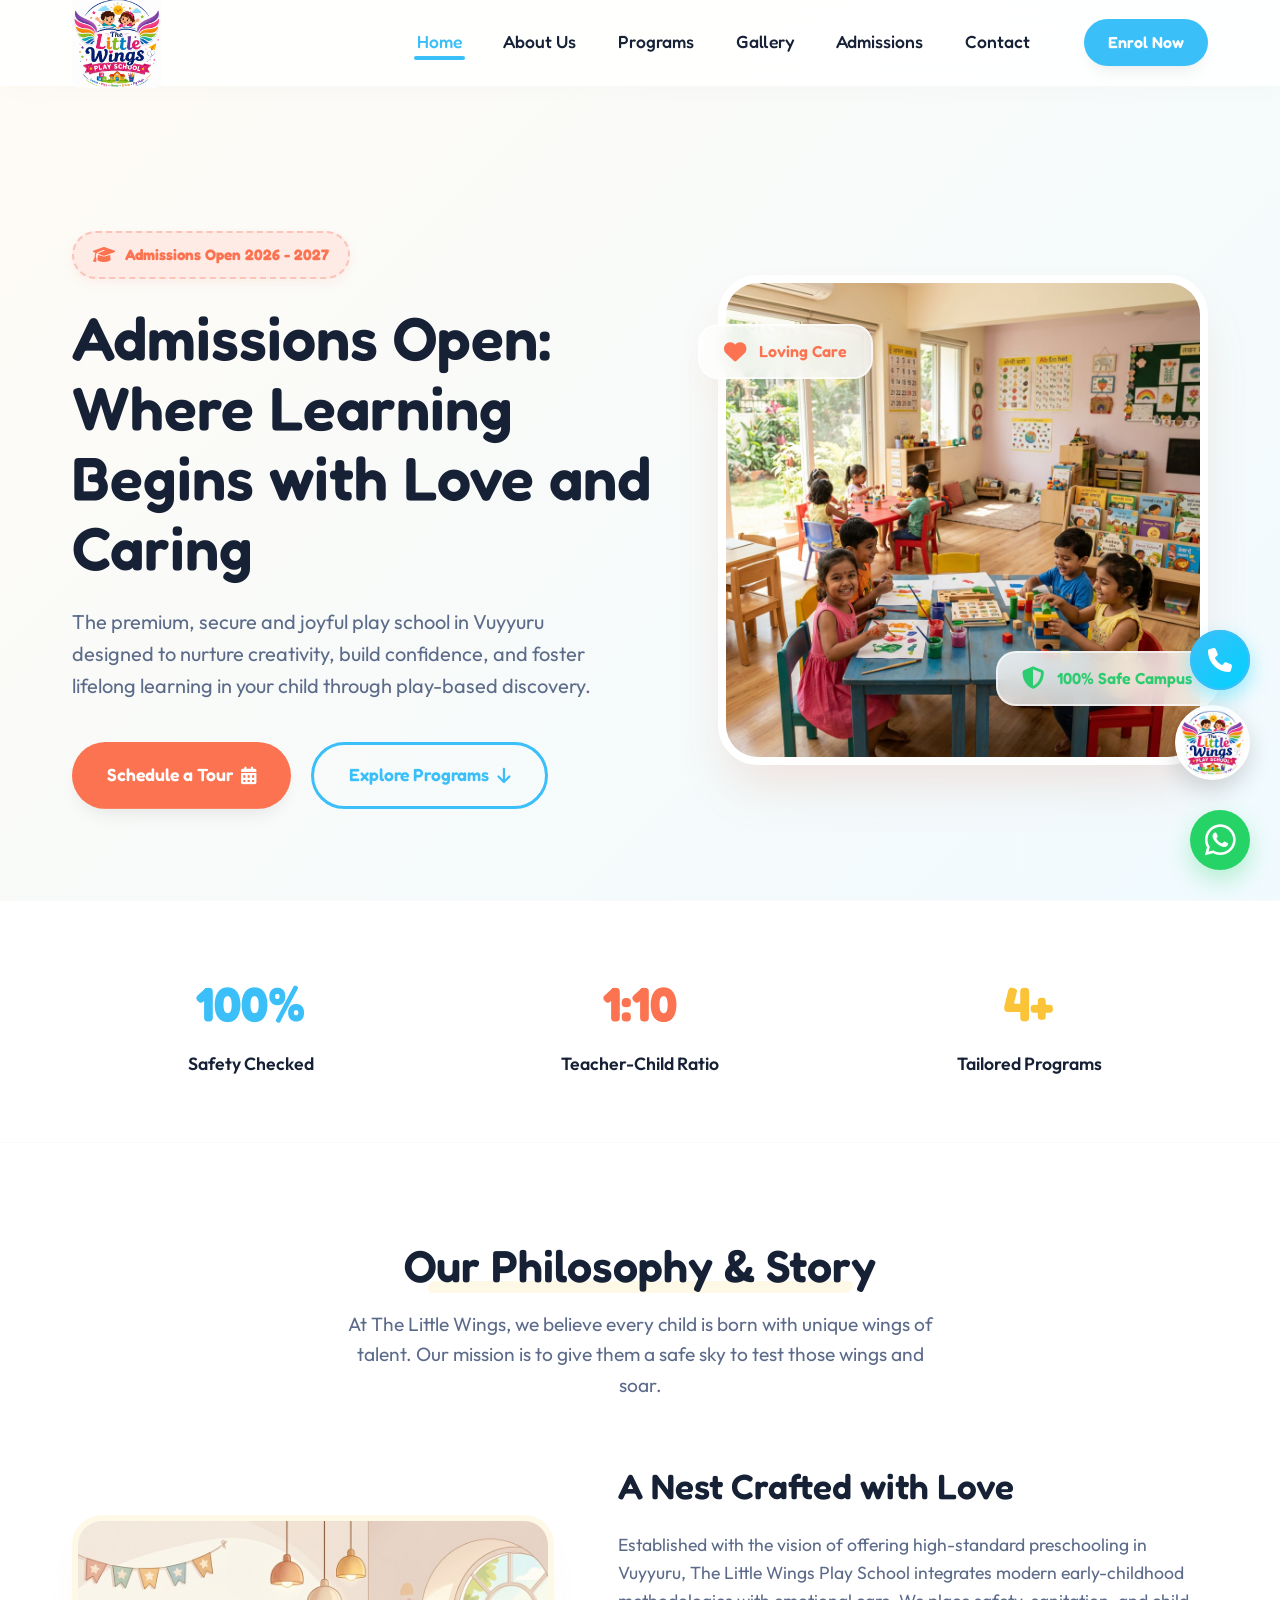
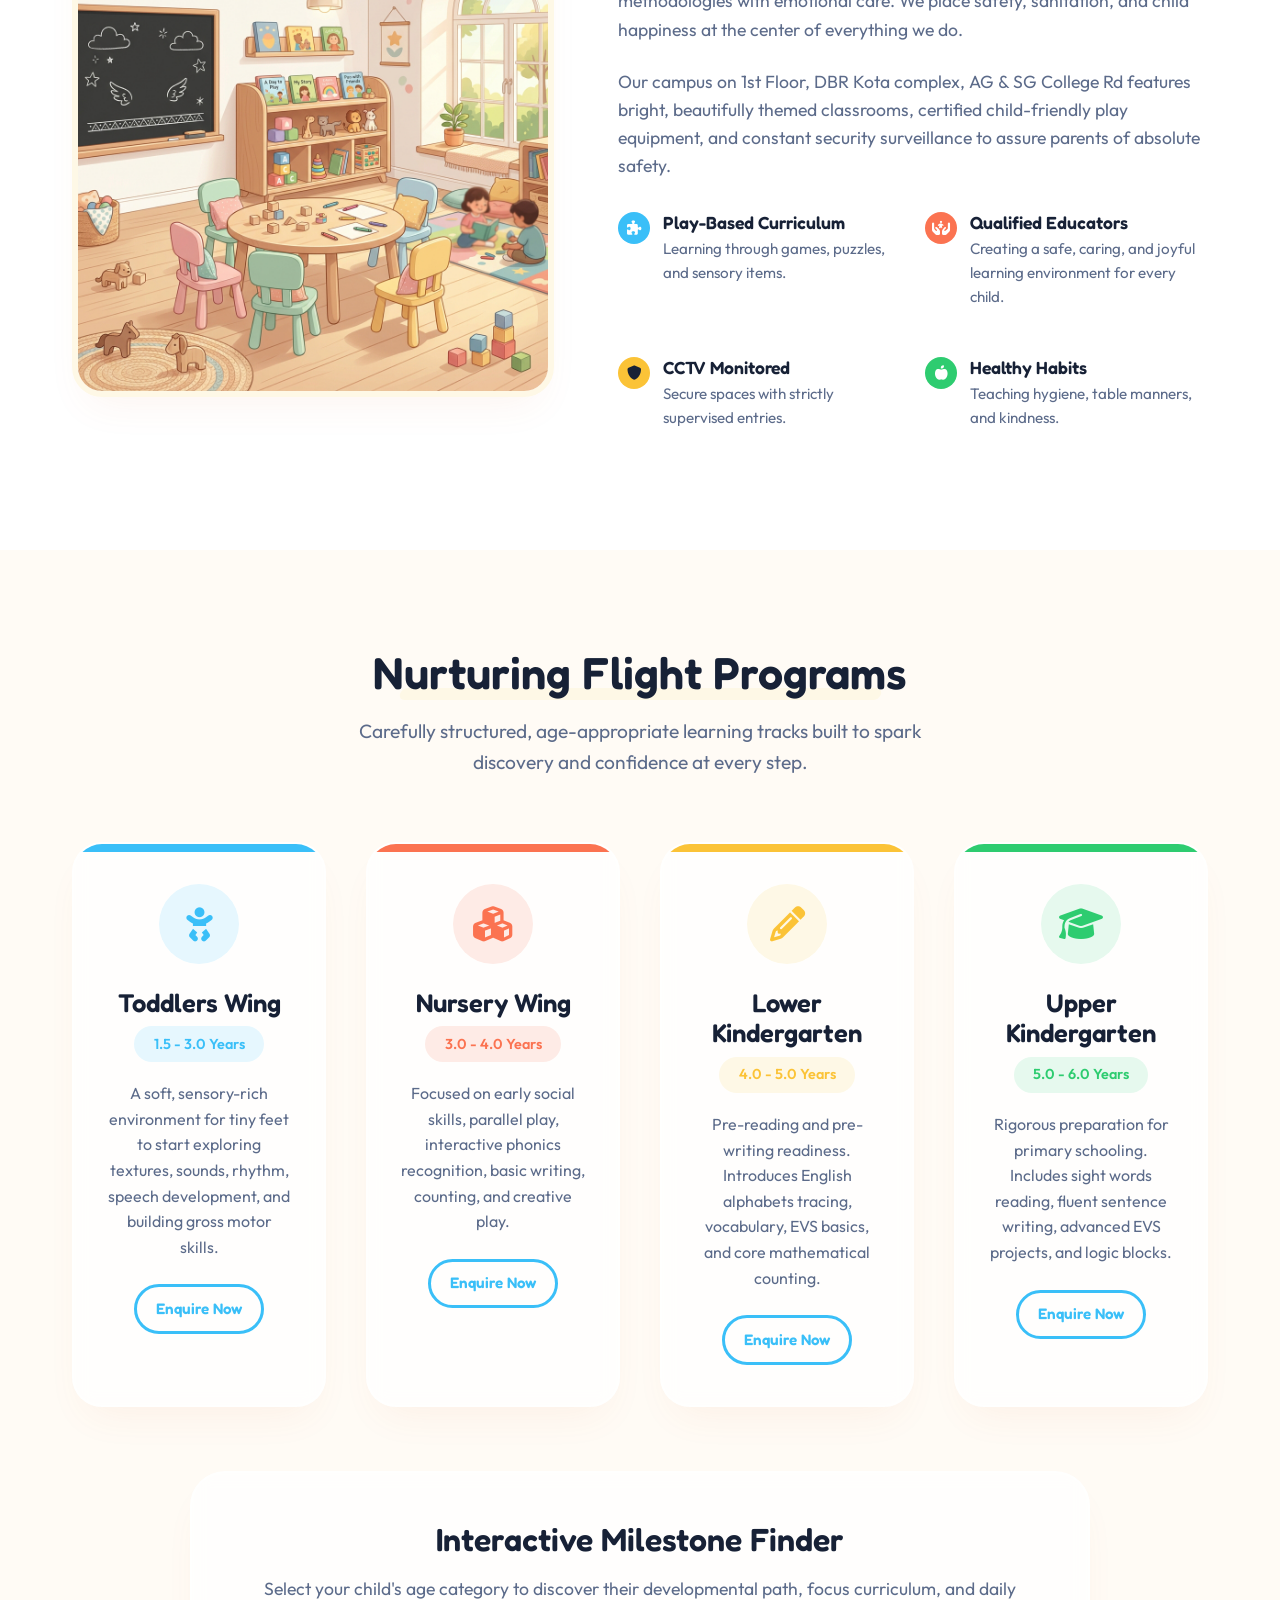
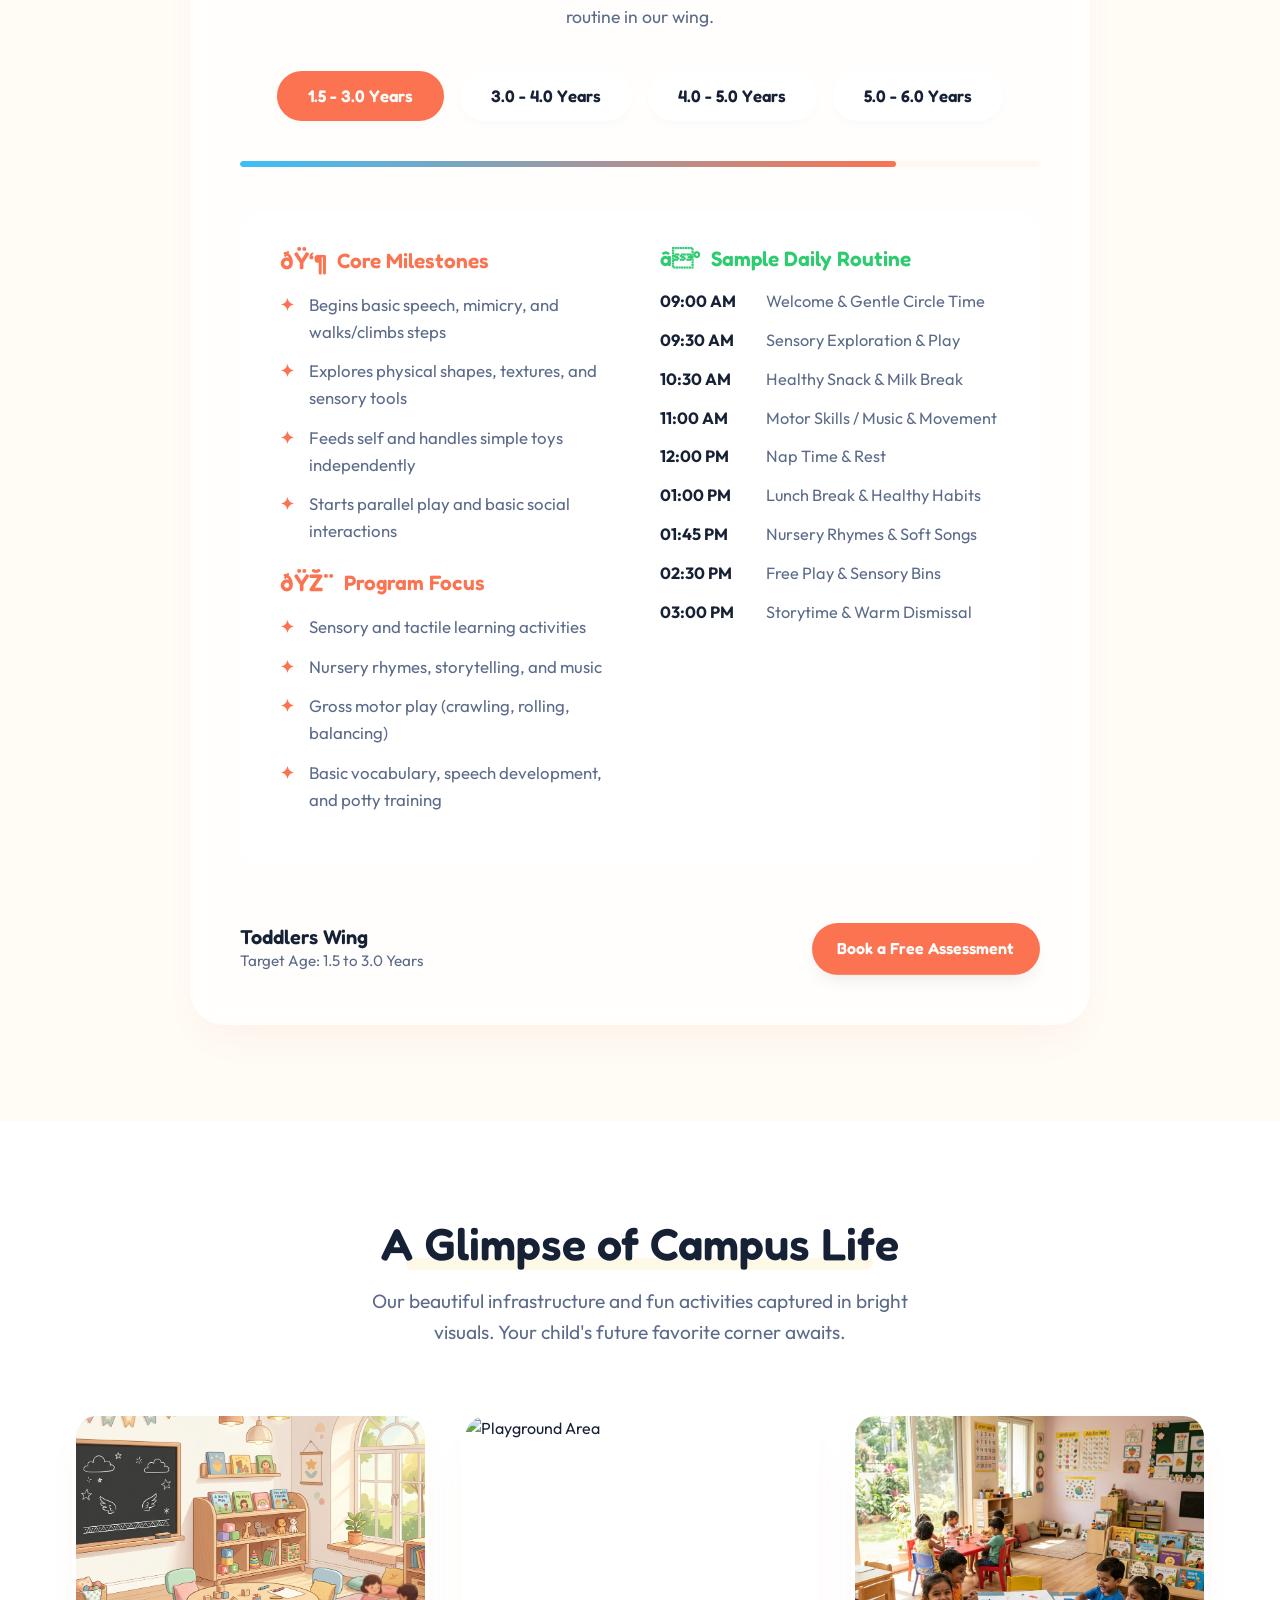
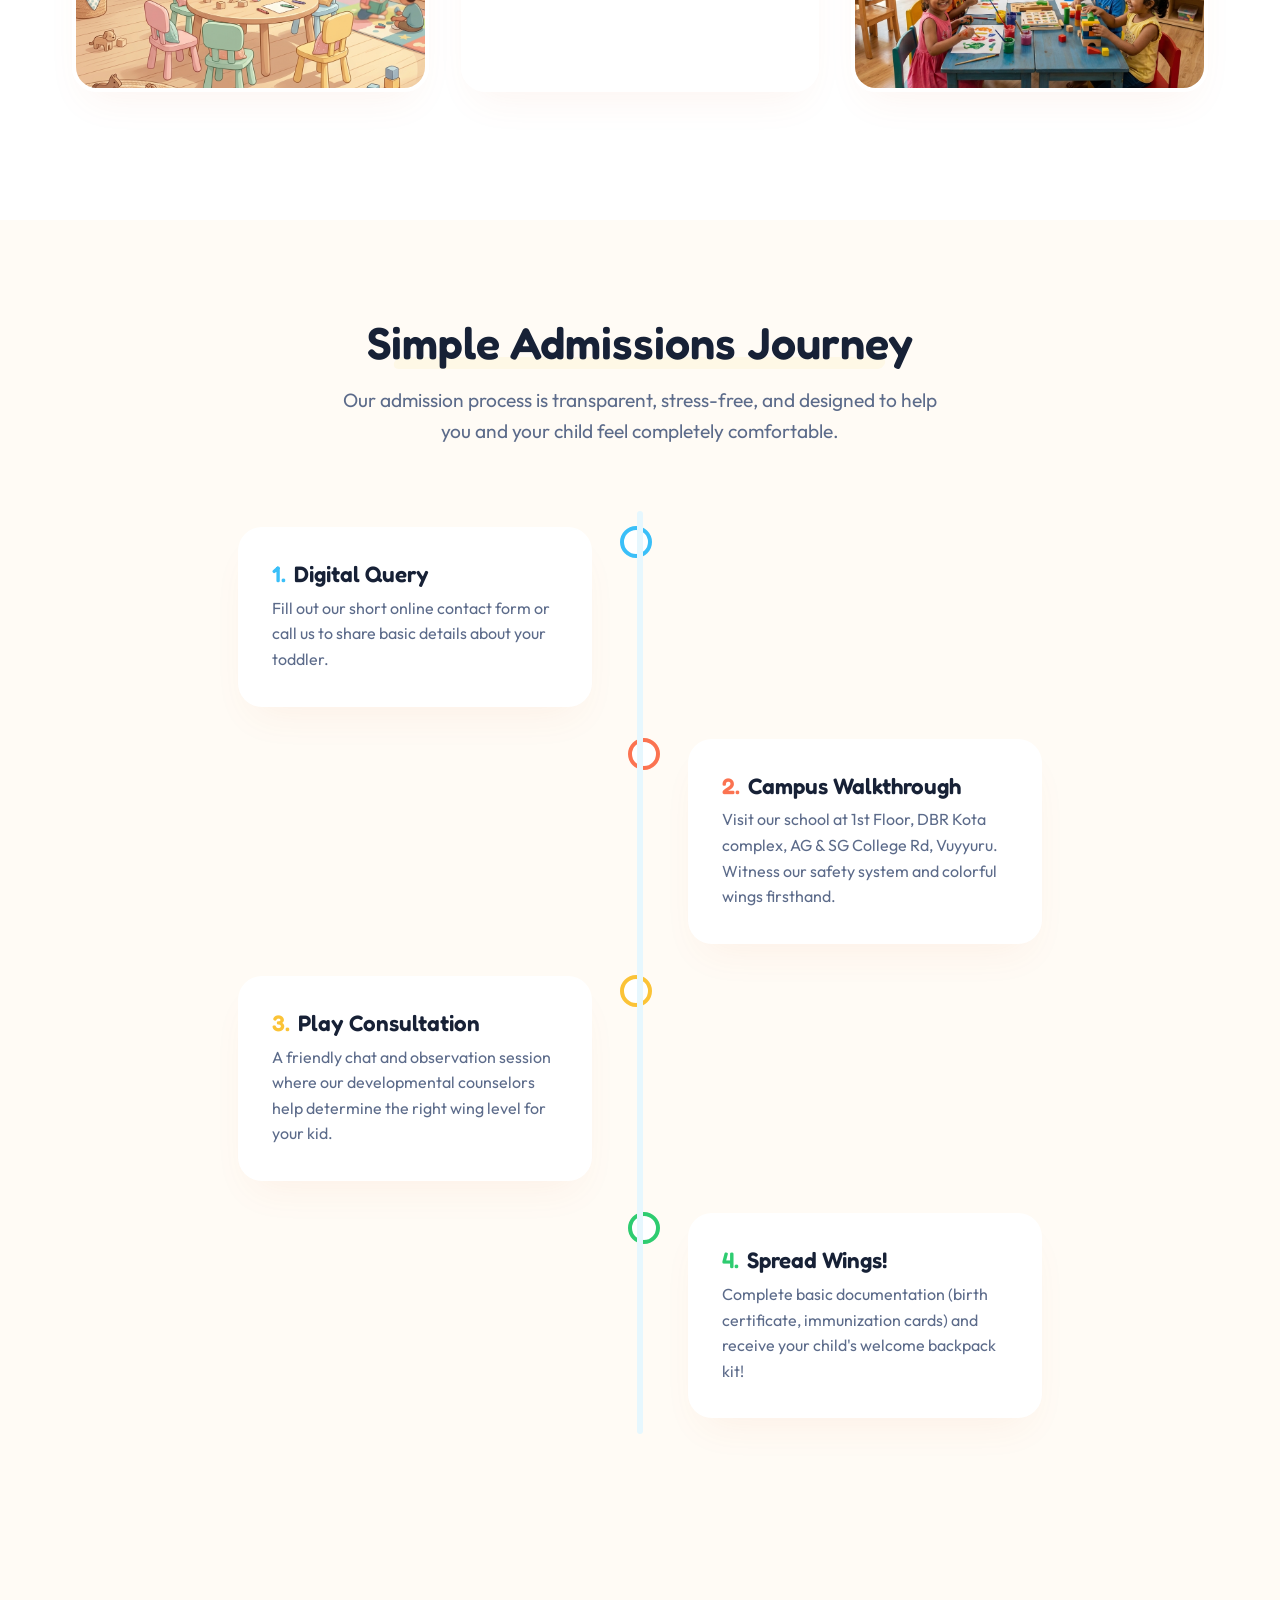
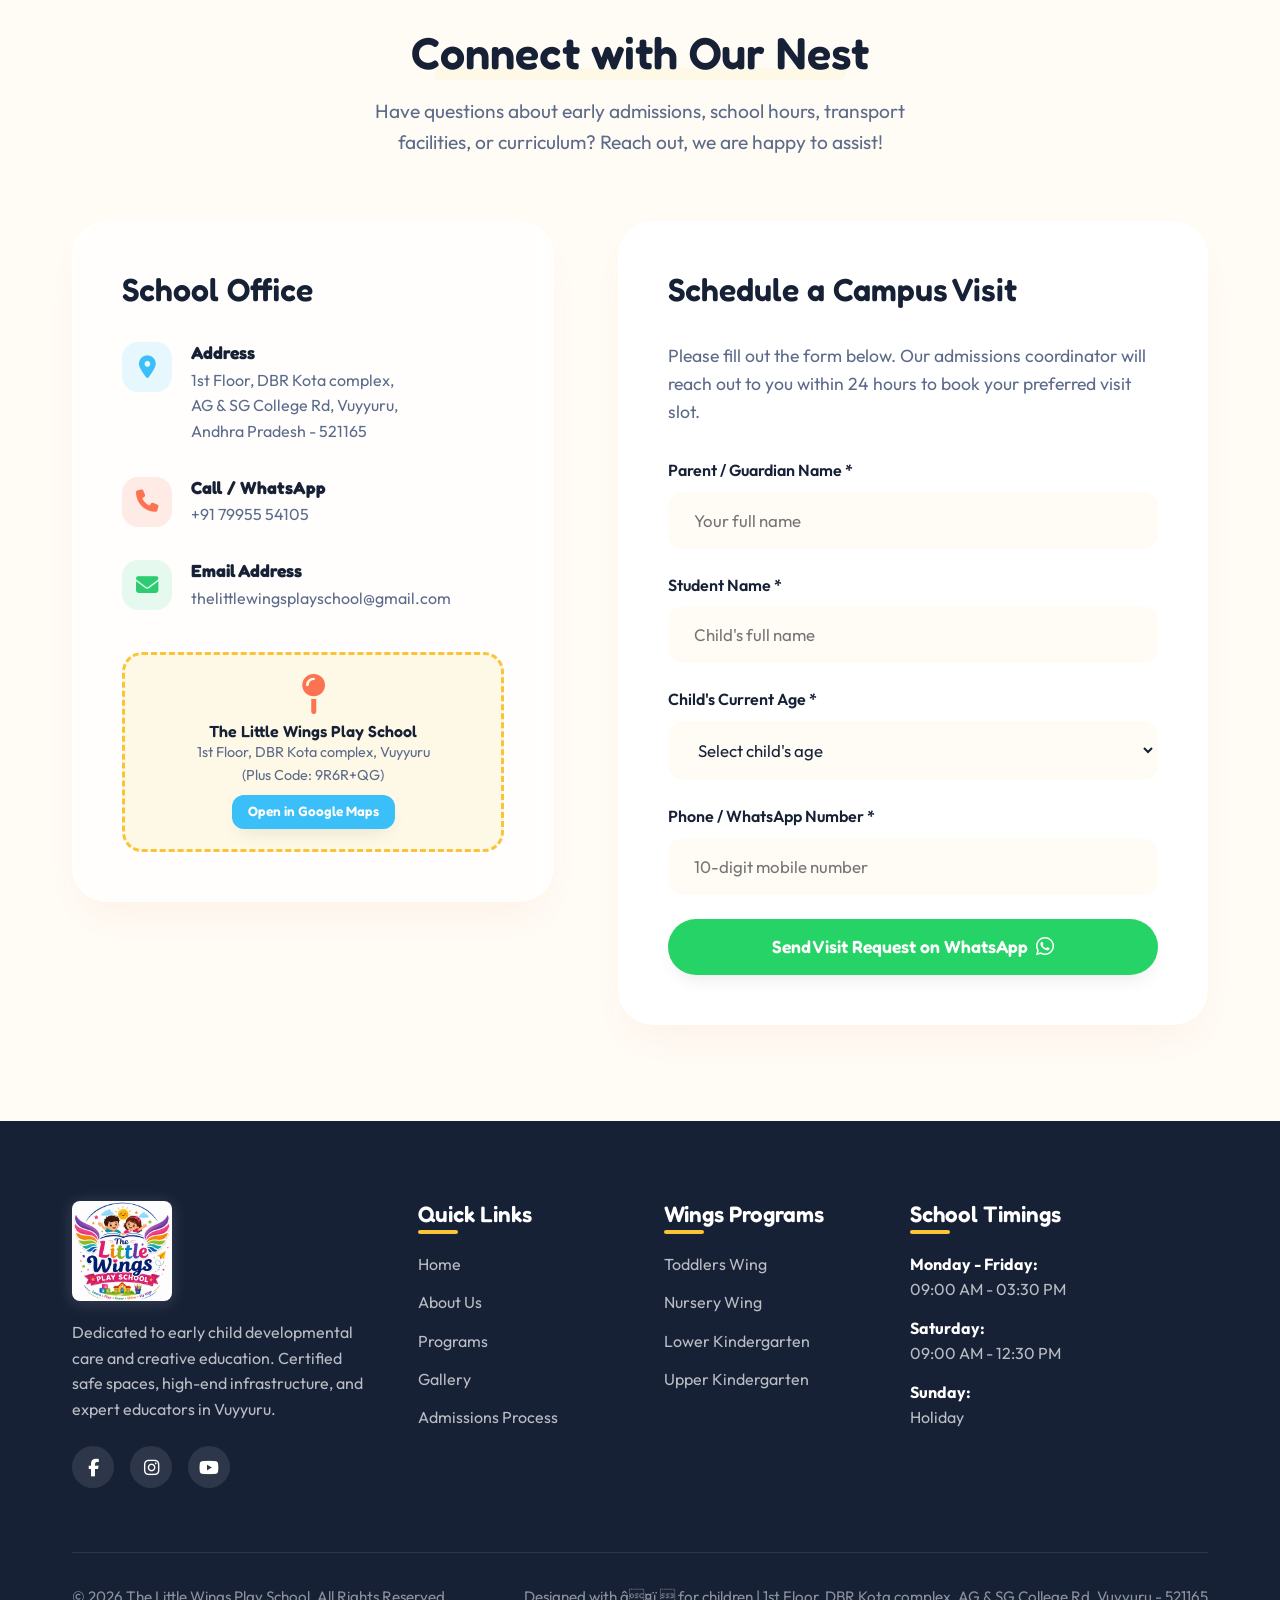
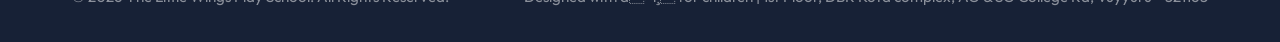
==== index.html @ 1a8518bb "Add Instagram Reels showcase and Story Highlights" ====
﻿<!DOCTYPE html>
<html lang="en">
<head>
  <meta charset="UTF-8">
  <meta name="viewport" content="width=device-width, initial-scale=1.0">
  
  <!-- SEO Meta Tags -->
  <title>The Little Wings Play School - Vuyyuru | Best Preschool & Playgroup</title>
  <meta name="description" content="Welcome to The Little Wings Play School in Vuyyuru. We offer safe, high-quality playgroups, nurseries, and kindergarten programs. Enroll your child today for premium play-based learning!">
  <meta name="keywords" content="preschool vuyyuru, play school vuyyuru, little wings vuyyuru, best play school in vuyyuru, kindergarten vuyyuru, kota complex playschool">
  <meta name="author" content="The Little Wings Play School">
  
  <!-- Open Graph / Facebook -->
  <meta property="og:type" content="website">
  <meta property="og:title" content="The Little Wings Play School - Vuyyuru">
  <meta property="og:description" content="Discover premium play-based learning at Vuyyuru's most trusted playschool. High-end campus, safety-first environment, and caring staff.">
  <meta property="og:image" content="assets/hero-play.png">
  
  <!-- Twitter -->
  <meta property="twitter:card" content="summary_large_image">
  <meta property="twitter:title" content="The Little Wings Play School - Vuyyuru">
  <meta property="twitter:description" content="Premium playschool and kindergarten education at Kota Complex AG & SG College Road, Vuyyuru.">
  <meta property="twitter:image" content="assets/hero-play.png">

  <!-- Icons & Typography -->
  <link rel="stylesheet" href="https://cdnjs.cloudflare.com/ajax/libs/font-awesome/6.4.0/css/all.min.css">
  <link rel="stylesheet" href="style.css">

  <!-- Local Business Schema Markup for SEO -->
  <script type="application/ld+json">
  {
    "@context": "https://schema.org",
    "@type": "Preschool",
    "name": "The Little Wings Play School",
    "image": "assets/hero-play.png",
    "@id": "https://www.littlewingsplayschoolvuyyuru.com/#playschool",
    "url": "https://www.littlewingsplayschoolvuyyuru.com",
    "telephone": "+917995554105",
    "priceRange": "$$",
    "address": {
      "@type": "PostalAddress",
      "streetAddress": "1st Floor, DBR Kota complex, AG & SG College Rd",
      "addressLocality": "Vuyyuru",
      "addressRegion": "Andhra Pradesh",
      "postalCode": "521165",
      "addressCountry": "IN"
    },
    "geo": {
      "@type": "GeoCoordinates",
      "latitude": 16.3687,
      "longitude": 80.8441
    },
    "openingHoursSpecification": {
      "@type": "OpeningHoursSpecification",
      "dayOfWeek": [
        "Monday",
        "Tuesday",
        "Wednesday",
        "Thursday",
        "Friday",
        "Saturday"
      ],
      "opens": "09:00",
      "closes": "15:30"
    }
  }
  </script>
</head>
<body>

  <!-- Floating Background Bubbles -->
  <div class="bg-bubbles">
    <div class="bubble bubble-1"></div>
    <div class="bubble bubble-2"></div>
    <div class="bubble bubble-3"></div>
    <div class="bubble bubble-4"></div>
  </div>

  <!-- Floating Watermark Logos -->
  <div class="floating-logo floating-logo-1">
    <img src="assets/logo.jpeg" alt="" aria-hidden="true">
  </div>
  <div class="floating-logo floating-logo-2">
    <img src="assets/logo.jpeg" alt="" aria-hidden="true">
  </div>
  <div class="floating-logo floating-logo-3">
    <img src="assets/logo.jpeg" alt="" aria-hidden="true">
  </div>
  <div class="floating-logo floating-logo-4">
    <img src="assets/logo.jpeg" alt="" aria-hidden="true">
  </div>

  <!-- Header Navigation -->
  <header>
    <div class="container">
      <div class="logo" id="header-logo">
        <img src="assets/logo.jpeg" alt="The Little Wings Play School Logo" class="logo-img">
      </div>
      
      <button class="mobile-toggle" aria-label="Toggle Navigation">
        <span></span>
        <span></span>
        <span></span>
      </button>

      <nav>
        <ul>
          <li><a href="#home" class="active">Home</a></li>
          <li><a href="#about">About Us</a></li>
          <li><a href="#programs">Programs</a></li>
          <li><a href="#gallery">Gallery</a></li>
          <li><a href="#admissions">Admissions</a></li>
          <li><a href="#contact">Contact</a></li>
          <li class="nav-cta"><a href="#contact" class="btn btn-sky" style="padding: 0.7rem 1.5rem; font-size: 1rem;">Enrol Now</a></li>
        </ul>
      </nav>
    </div>
  </header>

  <!-- Hero Section -->
  <section class="hero" id="home">
    <div class="container">
      <div class="hero-grid">
        <div class="hero-content">
          <div class="admissions-badge reveal"><i class="fa-solid fa-graduation-cap"></i> Admissions Open 2026 - 2027</div>
          <h1>Admissions Open: Where Learning Begins with Love and Caring</h1>
          <p>The premium, secure and joyful play school in Vuyyuru designed to nurture creativity, build confidence, and foster lifelong learning in your child through play-based discovery.</p>
          <div class="hero-buttons">
            <a href="#contact" class="btn btn-coral">Schedule a Tour <i class="fa-solid fa-calendar-days" style="margin-left: 8px;"></i></a>
            <a href="#programs" class="btn btn-outline">Explore Programs <i class="fa-solid fa-arrow-down" style="margin-left: 8px;"></i></a>
          </div>
        </div>
        <div class="hero-image-container">
          <img src="assets/hero-play.png" alt="Happy Children Playing" class="hero-img">
          <div class="badge-float badge-1">
            <i class="fa-solid fa-heart"></i>
            <span>Loving Care</span>
          </div>
          <div class="badge-float badge-2">
            <i class="fa-solid fa-shield-halved"></i>
            <span>100% Safe Campus</span>
          </div>
        </div>
      </div>
    </div>
  </section>

  <!-- Highlights & Stats Bar -->
  <div class="stats-bar">
    <div class="container">
      <div class="stats-grid">
        <div class="stat-item">
          <div class="stat-number">100%</div>
          <div class="stat-label">Safety Checked</div>
        </div>
        <div class="stat-item">
          <div class="stat-number">1:10</div>
          <div class="stat-label">Teacher-Child Ratio</div>
        </div>
        <div class="stat-item">
          <div class="stat-number">4+</div>
          <div class="stat-label">Tailored Programs</div>
        </div>
      </div>
    </div>
  </div>

  <!-- About Us Section -->
  <section class="section about" id="about">
    <div class="container">
      <div class="section-title reveal">
        <h2>Our Philosophy & Story</h2>
        <p>At The Little Wings, we believe every child is born with unique wings of talent. Our mission is to give them a safe sky to test those wings and soar.</p>
      </div>

      <div class="about-grid">
        <div class="about-image reveal" style="transition-delay: 0.1s;">
          <img src="assets/classroom.png" alt="Preschool Classroom Interior" class="about-img">
        </div>
        <div class="about-content reveal" style="transition-delay: 0.2s;">
          <h3>A Nest Crafted with Love</h3>
          <p>Established with the vision of offering high-standard preschooling in Vuyyuru, The Little Wings Play School integrates modern early-childhood methodologies with emotional care. We place safety, sanitation, and child happiness at the center of everything we do.</p>
          <p>Our campus on 1st Floor, DBR Kota complex, AG & SG College Rd features bright, beautifully themed classrooms, certified child-friendly play equipment, and constant security surveillance to assure parents of absolute safety.</p>
          
          <div class="about-bullets">
            <div class="bullet-item">
              <div class="bullet-icon bullet-sky">
                <i class="fa-solid fa-puzzle-piece"></i>
              </div>
              <div class="bullet-text">
                <h4>Play-Based Curriculum</h4>
                <p>Learning through games, puzzles, and sensory items.</p>
              </div>
            </div>
            <div class="bullet-item">
              <div class="bullet-icon bullet-coral">
                <i class="fa-solid fa-hands-holding-child"></i>
              </div>
              <div class="bullet-text">
                <h4>Qualified Educators</h4>
                <p>Creating a safe, caring, and joyful learning environment for every child.</p>
              </div>
            </div>
            <div class="bullet-item">
              <div class="bullet-icon bullet-yellow">
                <i class="fa-solid fa-shield"></i>
              </div>
              <div class="bullet-text">
                <h4>CCTV Monitored</h4>
                <p>Secure spaces with strictly supervised entries.</p>
              </div>
            </div>
            <div class="bullet-item">
              <div class="bullet-icon bullet-green">
                <i class="fa-solid fa-apple-whole"></i>
              </div>
              <div class="bullet-text">
                <h4>Healthy Habits</h4>
                <p>Teaching hygiene, table manners, and kindness.</p>
              </div>
            </div>
          </div>
        </div>
      </div>
    </div>
  </section>

  <!-- Programs Section -->
  <section class="section programs" id="programs">
    <div class="container">
      <div class="section-title reveal">
        <h2>Nurturing Flight Programs</h2>
        <p>Carefully structured, age-appropriate learning tracks built to spark discovery and confidence at every step.</p>
      </div>

      <div class="programs-grid">
        <!-- Program 1 -->
        <div class="program-card sky reveal" style="transition-delay: 0.1s;">
          <div class="program-icon-container">
            <i class="fa-solid fa-baby"></i>
          </div>
          <h3>Toddlers Wing</h3>
          <div class="program-age">1.5 - 3.0 Years</div>
          <p>A soft, sensory-rich environment for tiny feet to start exploring textures, sounds, rhythm, speech development, and building gross motor skills.</p>
          <a href="#contact" class="btn btn-outline" style="padding: 0.6rem 1.2rem; font-size: 0.95rem;">Enquire Now</a>
        </div>
        <!-- Program 2 -->
        <div class="program-card coral reveal" style="transition-delay: 0.2s;">
          <div class="program-icon-container">
            <i class="fa-solid fa-cubes"></i>
          </div>
          <h3>Nursery Wing</h3>
          <div class="program-age">3.0 - 4.0 Years</div>
          <p>Focused on early social skills, parallel play, interactive phonics recognition, basic writing, counting, and creative play.</p>
          <a href="#contact" class="btn btn-outline" style="padding: 0.6rem 1.2rem; font-size: 0.95rem;">Enquire Now</a>
        </div>
        <!-- Program 3 -->
        <div class="program-card yellow reveal" style="transition-delay: 0.3s;">
          <div class="program-icon-container">
            <i class="fa-solid fa-pencil"></i>
          </div>
          <h3>Lower Kindergarten</h3>
          <div class="program-age">4.0 - 5.0 Years</div>
          <p>Pre-reading and pre-writing readiness. Introduces English alphabets tracing, vocabulary, EVS basics, and core mathematical counting.</p>
          <a href="#contact" class="btn btn-outline" style="padding: 0.6rem 1.2rem; font-size: 0.95rem;">Enquire Now</a>
        </div>
        <!-- Program 4 -->
        <div class="program-card green reveal" style="transition-delay: 0.4s;">
          <div class="program-icon-container">
            <i class="fa-solid fa-graduation-cap"></i>
          </div>
          <h3>Upper Kindergarten</h3>
          <div class="program-age">5.0 - 6.0 Years</div>
          <p>Rigorous preparation for primary schooling. Includes sight words reading, fluent sentence writing, advanced EVS projects, and logic blocks.</p>
          <a href="#contact" class="btn btn-outline" style="padding: 0.6rem 1.2rem; font-size: 0.95rem;">Enquire Now</a>
        </div>
      </div>

      <!-- Interactive Milestone Finder Widget -->
      <div class="milestone-widget-container reveal">
        <div class="widget-card">
          <h3>Interactive Milestone Finder</h3>
          <p>Select your child's age category to discover their developmental path, focus curriculum, and daily routine in our wing.</p>
          
          <div class="age-selector-buttons">
            <button class="age-btn active" data-age="toddler">1.5 - 3.0 Years</button>
            <button class="age-btn" data-age="nursery">3.0 - 4.0 Years</button>
            <button class="age-btn" data-age="lkg">4.0 - 5.0 Years</button>
            <button class="age-btn" data-age="ukg">5.0 - 6.0 Years</button>
          </div>
          
          <div class="milestone-progress-bar">
            <div class="progress-line" id="milestone-progress-line"></div>
          </div>

          <div class="milestone-content-box">
            <!-- Left Panel: Milestones & Focus -->
            <div class="milestone-detail-list" id="milestone-details">
              <h4 style="color: var(--primary-coral);"><span>ðŸ‘¶</span> Core Milestones</h4>
              <ul>
                <li>Begins basic speech, mimicry, and walks/climbs steps</li>
                <li>Explores physical shapes, textures, and sensory tools</li>
                <li>Feeds self and handles simple toys independently</li>
                <li>Starts parallel play and basic social interactions</li>
              </ul>
              <h4 style="margin-top: 1.5rem; color: var(--primary-coral);"><span>ðŸŽ¨</span> Program Focus</h4>
              <ul>
                <li>Sensory and tactile learning activities</li>
                <li>Nursery rhymes, storytelling, and music</li>
                <li>Gross motor play (crawling, rolling, balancing)</li>
                <li>Basic vocabulary, speech development, and potty training</li>
              </ul>
            </div>
            
            <!-- Right Panel: Routine -->
            <div class="routine-box" id="milestone-routine">
              <h4><span>â°</span> Sample Daily Routine</h4>
              <div class="routine-timeline">
                <div class="routine-item">
                  <div class="routine-time">09:00 AM</div>
                  <div class="routine-activity">Welcome &amp; Gentle Circle Time</div>
                </div>
                <div class="routine-item">
                  <div class="routine-time">09:30 AM</div>
                  <div class="routine-activity">Sensory Exploration &amp; Play</div>
                </div>
                <div class="routine-item">
                  <div class="routine-time">10:30 AM</div>
                  <div class="routine-activity">Healthy Snack &amp; Milk Break</div>
                </div>
                <div class="routine-item">
                  <div class="routine-time">11:00 AM</div>
                  <div class="routine-activity">Motor Skills / Music &amp; Movement</div>
                </div>
                <div class="routine-item">
                  <div class="routine-time">12:00 PM</div>
                  <div class="routine-activity">Nap Time &amp; Rest</div>
                </div>
                <div class="routine-item">
                  <div class="routine-time">01:00 PM</div>
                  <div class="routine-activity">Lunch Break &amp; Healthy Habits</div>
                </div>
                <div class="routine-item">
                  <div class="routine-time">01:45 PM</div>
                  <div class="routine-activity">Nursery Rhymes &amp; Soft Songs</div>
                </div>
                <div class="routine-item">
                  <div class="routine-time">02:30 PM</div>
                  <div class="routine-activity">Free Play &amp; Sensory Bins</div>
                </div>
                <div class="routine-item">
                  <div class="routine-time">03:00 PM</div>
                  <div class="routine-activity">Storytime &amp; Warm Dismissal</div>
                </div>
              </div>
            </div>
          </div>
          
          <div style="margin-top: 2rem; display: flex; justify-content: space-between; align-items: center; border-top: 1px solid var(--card-border); padding-top: 1.5rem; flex-wrap: wrap; gap: 1rem;">
            <div style="text-align: left;">
              <h4 id="milestone-group-title" style="font-size: 1.25rem; color: var(--text-main);">Toddlers Wing</h4>
              <p id="milestone-age-range" style="font-size: 0.95rem;">Target Age: 1.5 to 3.0 Years</p>
            </div>
            <a href="#contact" class="btn btn-coral" style="padding: 0.8rem 1.6rem; font-size: 1rem;">Book a Free Assessment</a>
          </div>
        </div>
      </div>
    </div>
  </section>

  <!-- Gallery Section -->
  <section class="section gallery" id="gallery">
    <div class="container">
      <div class="section-title reveal">
        <h2>A Glimpse of Campus Life</h2>
        <p>Our beautiful infrastructure and fun activities captured in bright visuals. Your child's future favorite corner awaits.</p>
      </div>

      <div class="gallery-grid">
        <div class="gallery-item reveal" style="transition-delay: 0.1s;">
          <img src="assets/classroom.png" alt="Classroom Area">
          <div class="gallery-overlay">
            <h4>Modern Interactive Classrooms</h4>
          </div>
        </div>
        <div class="gallery-item reveal" style="transition-delay: 0.2s;">
          <img src="assets/outdoor-play.png" alt="Playground Area">
          <div class="gallery-overlay">
            <h4>Caring Playgrounds</h4>
          </div>
        </div>
        <div class="gallery-item reveal" style="transition-delay: 0.3s;">
          <img src="assets/hero-play.png" alt="Activity Lounge">
          <div class="gallery-overlay">
            <h4>Creative Activity Hub</h4>
          </div>
        </div>
      </div>
    </div>
  </section>

  <!-- Admissions Timeline -->
  <section class="section admissions" id="admissions">
    <div class="container">
      <div class="section-title reveal">
        <h2>Simple Admissions Journey</h2>
        <p>Our admission process is transparent, stress-free, and designed to help you and your child feel completely comfortable.</p>
      </div>

      <div class="timeline">
        <div class="timeline-item left reveal">
          <div class="timeline-content">
            <h3><span style="color: var(--primary-sky);">1.</span> Digital Query</h3>
            <p>Fill out our short online contact form or call us to share basic details about your toddler.</p>
          </div>
        </div>
        <div class="timeline-item right reveal" style="transition-delay: 0.1s;">
          <div class="timeline-content">
            <h3><span style="color: var(--primary-coral);">2.</span> Campus Walkthrough</h3>
            <p>Visit our school at 1st Floor, DBR Kota complex, AG & SG College Rd, Vuyyuru. Witness our safety system and colorful wings firsthand.</p>
          </div>
        </div>
        <div class="timeline-item left reveal" style="transition-delay: 0.2s;">
          <div class="timeline-content">
            <h3><span style="color: var(--primary-yellow);">3.</span> Play Consultation</h3>
            <p>A friendly chat and observation session where our developmental counselors help determine the right wing level for your kid.</p>
          </div>
        </div>
        <div class="timeline-item right reveal" style="transition-delay: 0.3s;">
          <div class="timeline-content">
            <h3><span style="color: var(--primary-green);">4.</span> Spread Wings!</h3>
            <p>Complete basic documentation (birth certificate, immunization cards) and receive your child's welcome backpack kit!</p>
          </div>
        </div>
      </div>
    </div>
  </section>


  <!-- Contact Us Section -->
  <section class="section contact" id="contact">
    <div class="container">
      <div class="section-title reveal">
        <h2>Connect with Our Nest</h2>
        <p>Have questions about early admissions, school hours, transport facilities, or curriculum? Reach out, we are happy to assist!</p>
      </div>

      <div class="contact-grid">
        <!-- Left: Contact Details & Info -->
        <div class="contact-info-card reveal" style="transition-delay: 0.1s;">
          <h3>School Office</h3>
          
          <div class="info-list">
            <div class="info-item">
              <div class="info-icon">
                <i class="fa-solid fa-location-dot"></i>
              </div>
              <div class="info-details">
                <h4>Address</h4>
                <p>1st Floor, DBR Kota complex,<br>AG & SG College Rd, Vuyyuru,<br>Andhra Pradesh - 521165</p>
              </div>
            </div>
            
            <div class="info-item">
              <div class="info-icon">
                <i class="fa-solid fa-phone"></i>
              </div>
              <div class="info-details">
                <h4>Call / WhatsApp</h4>
                <p>+91 79955 54105</p>
              </div>
            </div>

            <div class="info-item">
              <div class="info-icon">
                <i class="fa-solid fa-envelope"></i>
              </div>
              <div class="info-details">
                <h4>Email Address</h4>
                <p>thelittlewingsplayschool@gmail.com</p>
              </div>
            </div>
          </div>

          <!-- Custom styled Map Placeholder -->
          <div class="map-placeholder">
            <div class="map-placeholder-content">
              <i class="fa-solid fa-map-pin"></i>
              <h4 style="font-family: var(--font-heading); color: var(--text-main); font-weight: 600;">The Little Wings Play School</h4>
              <p style="font-size: 0.9rem; color: var(--text-light);">1st Floor, DBR Kota complex, Vuyyuru<br>(Plus Code: 9R6R+QG)</p>
              <a href="https://maps.google.com/?q=9R6R%2BQG+Vuyyuru%2C+Andhra+Pradesh" target="_blank" class="btn btn-sky" style="padding: 0.4rem 1rem; font-size: 0.85rem; margin-top: 0.5rem; border-radius: 12px;">Open in Google Maps</a>
            </div>
          </div>
        </div>

        <!-- Right: Active Enquiry Form -->
        <div class="contact-form-card reveal" style="transition-delay: 0.2s;">
          <h3>Schedule a Campus Visit</h3>
          <p style="margin-bottom: 2rem;">Please fill out the form below. Our admissions coordinator will reach out to you within 24 hours to book your preferred visit slot.</p>
          
          <form id="playschool-contact-form" novalidate>
            <div class="form-group">
              <label for="parentName">Parent / Guardian Name *</label>
              <input type="text" id="parentName" class="form-control" placeholder="Your full name" required>
            </div>
            
            <div class="form-group">
              <label for="studentName">Student Name *</label>
              <input type="text" id="studentName" class="form-control" placeholder="Child's full name" required>
            </div>
            
            <div class="form-group">
              <label for="childAge">Child's Current Age *</label>
              <select id="childAge" class="form-control" required>
                <option value="" disabled selected>Select child's age</option>
                <option value="toddler">1.5 to 3.0 years (Toddlers Wing)</option>
                <option value="nursery">3.0 to 4.0 years (Nursery Wing)</option>
                <option value="lkg">4.0 to 5.0 years (Lower Kindergarten)</option>
                <option value="ukg">5.0 to 6.0 years (Upper Kindergarten)</option>
              </select>
            </div>

            <div class="form-group">
              <label for="phone">Phone / WhatsApp Number *</label>
              <input type="tel" id="phone" class="form-control" placeholder="10-digit mobile number" required>
            </div>

            <button type="submit" class="btn btn-whatsapp" style="width: 100%; justify-content: center; font-size: 1.1rem; padding: 1.1rem;">
              Send Visit Request on WhatsApp <i class="fa-brands fa-whatsapp" style="margin-left: 8px; font-size: 1.3rem;"></i>
            </button>

            <!-- JS Validation Alerts -->
            <div id="form-feedback-message" class="form-feedback"></div>
          </form>
        </div>
      </div>
    </div>
  </section>

  <!-- Footer -->
  <footer>
    <div class="container">
      <div class="footer-grid">
        <div class="footer-col">
          <div class="logo footer-logo">
            <img src="assets/logo.jpeg" alt="The Little Wings Play School Logo" class="footer-logo-img">
          </div>
          <p>Dedicated to early child developmental care and creative education. Certified safe spaces, high-end infrastructure, and expert educators in Vuyyuru.</p>
          <div class="social-links">
            <a href="#" class="social-icon" aria-label="Facebook"><i class="fa-brands fa-facebook-f"></i></a>
            <a href="#" class="social-icon" aria-label="Instagram"><i class="fa-brands fa-instagram"></i></a>
            <a href="#" class="social-icon" aria-label="YouTube"><i class="fa-brands fa-youtube"></i></a>
          </div>
        </div>
        
        <div class="footer-col">
          <h3>Quick Links</h3>
          <ul class="footer-links">
            <li><a href="#home">Home</a></li>
            <li><a href="#about">About Us</a></li>
            <li><a href="#programs">Programs</a></li>
            <li><a href="#gallery">Gallery</a></li>
            <li><a href="#admissions">Admissions Process</a></li>
          </ul>
        </div>

        <div class="footer-col">
          <h3>Wings Programs</h3>
          <ul class="footer-links">
            <li><a href="#programs">Toddlers Wing</a></li>
            <li><a href="#programs">Nursery Wing</a></li>
            <li><a href="#programs">Lower Kindergarten</a></li>
            <li><a href="#programs">Upper Kindergarten</a></li>
          </ul>
        </div>

        <div class="footer-col">
          <h3>School Timings</h3>
          <p style="margin-bottom: 0.8rem; color: rgba(255,255,255,0.7);"><strong style="color: white;">Monday - Friday:</strong><br>09:00 AM - 03:30 PM</p>
          <p style="margin-bottom: 0.8rem; color: rgba(255,255,255,0.7);"><strong style="color: white;">Saturday:</strong><br>09:00 AM - 12:30 PM</p>
          <p style="color: rgba(255,255,255,0.7);"><strong style="color: white;">Sunday:</strong><br>Holiday</p>
        </div>
      </div>
      
      <div class="footer-bottom">
        <div>&copy; 2026 The Little Wings Play School. All Rights Reserved.</div>
        <div>Designed with â¤ï¸ for children | 1st Floor, DBR Kota complex, AG & SG College Rd, Vuyyuru - 521165</div>
      </div>
    </div>
  </footer>

  <!-- Draggable Floating Logo Widget -->
  <div id="draggable-floating-logo" class="draggable-logo" title="Drag me anywhere!">
    <div class="draggable-logo-bounce">
      <img src="assets/logo.jpeg" alt="Draggable Logo">
    </div>
  </div>

  <!-- Floating Call Button -->
  <button id="ai-call-btn" class="ai-call-float" aria-label="Call Aaliya">
    <span class="call-tooltip">Call Aaliya ðŸ¤–</span>
    <i class="fa-solid fa-phone"></i>
    <span class="pulse-ring"></span>
  </button>

  <!-- AI Receptionist Call Modal -->
  <div id="ai-call-modal" class="ai-modal-overlay">
    <div class="ai-call-card">
      <div class="ai-call-header">
        <div class="ai-avatar-container">
          <div class="ai-avatar-pulse"></div>
          <img src="assets/logo.jpeg" alt="AI Aaliya" class="ai-avatar-img">
        </div>
        <h3 class="ai-name">Aaliya</h3>
        <p class="ai-role">AI Receptionist</p>
        <div id="call-status" class="call-status">Connecting...</div>
        <div id="call-timer" class="call-timer">00:00</div>
        
        <!-- Language Selector Pill -->
        <div class="ai-lang-pill">
          <button id="lang-btn-en" class="lang-pill-btn active">English</button>
          <button id="lang-btn-te" class="lang-pill-btn">à°¤à±†à°²à±à°—à±</button>
        </div>
      </div>

      <div class="ai-call-body" style="width: 100%;">
        <!-- Visual Sound Wave Animation -->
        <div class="sound-wave" id="sound-wave">
          <span class="stroke"></span>
          <span class="stroke"></span>
          <span class="stroke"></span>
          <span class="stroke"></span>
          <span class="stroke"></span>
          <span class="stroke"></span>
          <span class="stroke"></span>
        </div>

        <!-- Conversation Display -->
        <div class="ai-conversation-log" id="ai-conversation-log">
          <!-- Live chat messages will be appended here -->
        </div>

        <!-- Simulated text input for accessibility -->
        <div class="ai-input-group">
          <input type="text" id="ai-text-input" placeholder="Type your answer here..." aria-label="Type response">
          <button id="ai-send-btn" aria-label="Send response"><i class="fa-solid fa-paper-plane"></i></button>
        </div>
      </div>

      <div class="ai-call-footer">
        <button id="call-mute-btn" class="call-action-btn" title="Mute Microphone">
          <i class="fa-solid fa-microphone"></i>
        </button>
        <button id="call-end-btn" class="call-action-btn end-call" title="End Call">
          <i class="fa-solid fa-phone-slash"></i>
        </button>
        <button id="call-speaker-btn" class="call-action-btn active" title="Toggle AI Voice">
          <i class="fa-solid fa-volume-high"></i>
        </button>
      </div>
    </div>
  </div>

  <!-- Floating Back to Top Button -->
  <button class="back-to-top" aria-label="Back to Top"><i class="fa-solid fa-arrow-up"></i></button>

  <!-- Floating WhatsApp Chat Widget -->
  <a href="https://wa.me/917995554105?text=Hello%20The%20Little%20Wings%20Play%20School!%20I%20have%20an%20enquiry." target="_blank" class="whatsapp-float" aria-label="Chat on WhatsApp">
    <span class="whatsapp-tooltip">Chat with us! ðŸ’¬</span>
    <i class="fa-brands fa-whatsapp"></i>
  </a>

  <script src="app.js"></script>
</body>
</html>
---- style.css ----
/* 
   THE LITTLE WINGS PLAY SCHOOL - Stylesheet
   Design Ethos: Vibrant, Premium, Glassmorphism, Warm & Playful HSL Colors
*/

@import url('https://fonts.googleapis.com/css2?family=Fredoka:wght@300..700&family=Outfit:wght@100..900&display=swap');

/* --- Core Tokens & Variables --- */
:root {
  /* HSL Brand Colors */
  --primary-sky: hsl(198, 93%, 60%);
  --primary-sky-hover: hsl(198, 93%, 52%);
  --primary-sky-rgb: 198, 93%, 60%;
  --primary-sky-light: hsl(198, 93%, 95%);
  
  --primary-coral: hsl(12, 95%, 65%);
  --primary-coral-hover: hsl(12, 95%, 58%);
  --primary-coral-light: hsl(12, 95%, 95%);
  
  --primary-yellow: hsl(43, 96%, 60%);
  --primary-yellow-hover: hsl(43, 96%, 52%);
  --primary-yellow-light: hsl(43, 96%, 95%);
  
  --primary-green: hsl(145, 63%, 49%);
  --primary-green-hover: hsl(145, 63%, 42%);
  --primary-green-light: hsl(145, 63%, 94%);
  
  /* Neutral Colors */
  --text-main: hsl(220, 40%, 15%);
  --text-light: hsl(220, 20%, 45%);
  --bg-soft: hsl(36, 100%, 98%);
  --bg-pure: hsl(0, 0%, 100%);
  
  /* Glassmorphism & Borders */
  --card-bg: rgba(255, 255, 255, 0.78);
  --card-border: rgba(255, 255, 255, 0.6);
  --card-shadow: 0 20px 40px -15px rgba(220, 100, 50, 0.08);
  --card-shadow-hover: 0 30px 50px -10px rgba(198, 93, 60, 0.15);
  
  /* Typography */
  --font-heading: 'Fredoka', sans-serif;
  --font-body: 'Outfit', sans-serif;
  
  /* Transitions */
  --transition-smooth: all 0.3s cubic-bezier(0.25, 0.8, 0.25, 1);
  --transition-bounce: all 0.5s cubic-bezier(0.175, 0.885, 0.32, 1.275);
}

/* --- Base & Reset --- */
* {
  box-sizing: border-box;
  margin: 0;
  padding: 0;
}

html {
  scroll-behavior: smooth;
}

body {
  font-family: var(--font-body);
  color: var(--text-main);
  background-color: var(--bg-soft);
  overflow-x: hidden;
  line-height: 1.6;
}

h1, h2, h3, h4, h5, h6 {
  font-family: var(--font-heading);
  font-weight: 600;
  line-height: 1.2;
}

p {
  font-size: 1.1rem;
  color: var(--text-light);
}

a {
  text-decoration: none;
  color: inherit;
  transition: var(--transition-smooth);
}

button, input, textarea, select {
  font-family: inherit;
}

/* Custom Scrollbar */
::-webkit-scrollbar {
  width: 10px;
}
::-webkit-scrollbar-track {
  background: var(--bg-soft);
}
::-webkit-scrollbar-thumb {
  background: var(--primary-sky);
  border-radius: 10px;
  border: 2px solid var(--bg-soft);
}
::-webkit-scrollbar-thumb:hover {
  background: var(--primary-sky-hover);
}

/* --- Floating Background Bubbles --- */
.bg-bubbles {
  position: absolute;
  top: 0;
  left: 0;
  width: 100%;
  height: 100%;
  z-index: -1;
  overflow: hidden;
  pointer-events: none;
}
.bubble {
  position: absolute;
  border-radius: 50%;
  opacity: 0.12;
  filter: blur(40px);
  animation: float-bubble 15s infinite ease-in-out;
}
.bubble-1 {
  width: 400px;
  height: 400px;
  background-color: var(--primary-sky);
  top: 10%;
  left: -100px;
  animation-duration: 20s;
}
.bubble-2 {
  width: 350px;
  height: 350px;
  background-color: var(--primary-coral);
  top: 40%;
  right: -80px;
  animation-duration: 25s;
  animation-delay: -5s;
}
.bubble-3 {
  width: 300px;
  height: 300px;
  background-color: var(--primary-yellow);
  bottom: 15%;
  left: 20%;
  animation-duration: 18s;
  animation-delay: -2s;
}
.bubble-4 {
  width: 250px;
  height: 250px;
  background-color: var(--primary-green);
  top: 75%;
  right: 25%;
  animation-duration: 22s;
  animation-delay: -8s;
}

@keyframes float-bubble {
  0%, 100% {
    transform: translateY(0) scale(1) rotate(0deg);
  }
  50% {
    transform: translateY(-40px) scale(1.15) rotate(180deg);
  }
}

/* --- Layout Utilities --- */
.container {
  max-width: 1200px;
  margin: 0 auto;
  padding: 0 2rem;
  position: relative;
}

.section {
  padding: 6rem 0;
  position: relative;
}

.section-title {
  text-align: center;
  margin-bottom: 4rem;
}

.section-title h2 {
  font-size: 2.8rem;
  color: var(--text-main);
  position: relative;
  display: inline-block;
  z-index: 1;
}

.section-title h2::after {
  content: '';
  position: absolute;
  bottom: 0;
  left: 5%;
  width: 90%;
  height: 12px;
  background: var(--primary-yellow-light);
  z-index: -1;
  border-radius: 10px;
  transform: skewX(-15deg);
}

.section-title p {
  margin-top: 1rem;
  font-size: 1.2rem;
  max-width: 600px;
  margin-left: auto;
  margin-right: auto;
}

/* --- Buttons --- */
.btn {
  display: inline-flex;
  align-items: center;
  justify-content: center;
  padding: 1rem 2.2rem;
  border-radius: 50px;
  font-family: var(--font-heading);
  font-size: 1.1rem;
  font-weight: 600;
  cursor: pointer;
  border: none;
  transition: var(--transition-bounce);
  box-shadow: 0 10px 20px -8px rgba(0, 0, 0, 0.1);
  position: relative;
  overflow: hidden;
}

.btn::before {
  content: '';
  position: absolute;
  top: 0;
  left: 0;
  width: 100%;
  height: 100%;
  background: rgba(255, 255, 255, 0.15);
  transform: translateY(100%);
  transition: var(--transition-smooth);
}

.btn:hover::before {
  transform: translateY(0);
}

.btn:hover {
  transform: translateY(-4px);
  box-shadow: 0 15px 25px -5px rgba(0, 0, 0, 0.15);
}

.btn:active {
  transform: translateY(-1px);
}

.btn-sky {
  background-color: var(--primary-sky);
  color: white;
}
.btn-sky:hover {
  background-color: var(--primary-sky-hover);
}

.btn-coral {
  background-color: var(--primary-coral);
  color: white;
}
.btn-coral:hover {
  background-color: var(--primary-coral-hover);
}

.btn-yellow {
  background-color: var(--primary-yellow);
  color: var(--text-main);
}
.btn-yellow:hover {
  background-color: var(--primary-yellow-hover);
}

.btn-outline {
  background-color: transparent;
  border: 3px solid var(--primary-sky);
  color: var(--primary-sky);
  box-shadow: none;
}
.btn-outline:hover {
  background-color: var(--primary-sky);
  color: white;
  border-color: var(--primary-sky);
}

.btn-whatsapp {
  background-color: #25D366;
  color: white;
}
.btn-whatsapp:hover {
  background-color: #20ba5a;
}

/* --- Header / Navigation --- */
header {
  position: fixed;
  top: 0;
  left: 0;
  width: 100%;
  z-index: 1000;
  background-color: rgba(255, 255, 255, 0.85);
  backdrop-filter: blur(12px);
  border-bottom: 1px solid var(--card-border);
  box-shadow: 0 4px 30px rgba(0, 0, 0, 0.02);
  transition: var(--transition-smooth);
}

header.scrolled {
  padding: 0.5rem 0;
  background-color: rgba(255, 255, 255, 0.95);
  box-shadow: 0 10px 30px rgba(0, 0, 0, 0.05);
}

header .container {
  display: flex;
  justify-content: space-between;
  align-items: center;
  height: 85px;
}

.logo {
  display: flex;
  align-items: center;
  gap: 0.8rem;
  font-family: var(--font-heading);
  font-size: 1.6rem;
  font-weight: 700;
  color: var(--primary-sky);
  cursor: pointer;
}

.logo-img {
  height: 90px;
  width: auto;
  object-fit: contain;
  border-radius: 8px;
  transition: var(--transition-smooth);
}

.logo-img:hover {
  transform: scale(1.05);
}

.footer-logo-img {
  height: 100px;
  width: auto;
  object-fit: contain;
  border-radius: 8px;
  filter: drop-shadow(0 2px 8px rgba(255,255,255,0.15));
}

/* Floating Watermark Logo */
.floating-logo {
  position: fixed;
  z-index: 0;
  pointer-events: none;
  opacity: 0.08;
  animation: float-watermark 20s infinite ease-in-out;
}

.floating-logo img {
  width: 100%;
  height: 100%;
  object-fit: contain;
}

.floating-logo-1 {
  width: 280px;
  height: 280px;
  top: 15%;
  right: -40px;
  animation-duration: 22s;
}

.floating-logo-2 {
  width: 220px;
  height: 220px;
  bottom: 25%;
  left: -30px;
  animation-duration: 18s;
  animation-delay: -6s;
}

.floating-logo-3 {
  width: 200px;
  height: 200px;
  top: 55%;
  right: 10%;
  animation-duration: 25s;
  animation-delay: -12s;
}

.floating-logo-4 {
  width: 250px;
  height: 250px;
  bottom: 5%;
  left: 15%;
  animation-duration: 20s;
  animation-delay: -3s;
}

@keyframes float-watermark {
  0%, 100% {
    transform: translateY(0) rotate(0deg) scale(1);
  }
  25% {
    transform: translateY(-20px) rotate(5deg) scale(1.05);
  }
  50% {
    transform: translateY(-35px) rotate(-3deg) scale(1.02);
  }
  75% {
    transform: translateY(-15px) rotate(4deg) scale(1.08);
  }
}

nav ul {
  display: flex;
  list-style: none;
  gap: 2.2rem;
  align-items: center;
}

nav ul li a {
  font-family: var(--font-heading);
  font-weight: 500;
  font-size: 1.1rem;
  color: var(--text-main);
  padding: 0.5rem 0.2rem;
  position: relative;
}

nav ul li a::after {
  content: '';
  position: absolute;
  bottom: 0;
  left: 0;
  width: 0;
  height: 4px;
  border-radius: 10px;
  background: var(--primary-sky);
  transition: var(--transition-smooth);
}

nav ul li a:hover {
  color: var(--primary-sky);
}

nav ul li a.active {
  color: var(--primary-sky);
}

nav ul li a.active::after,
nav ul li a:hover::after {
  width: 100%;
}

.nav-cta {
  margin-left: 1rem;
}

/* Mobile Menu Toggle */
.mobile-toggle {
  display: none;
  cursor: pointer;
  border: none;
  background: none;
  padding: 0.5rem;
}

.mobile-toggle span {
  display: block;
  width: 28px;
  height: 3px;
  background-color: var(--text-main);
  margin: 6px 0;
  border-radius: 3px;
  transition: var(--transition-smooth);
}

/* --- Hero Section --- */
.hero {
  min-height: 100vh;
  padding-top: 140px;
  display: flex;
  align-items: center;
  background: linear-gradient(135deg, hsl(36, 100%, 98%) 0%, hsl(198, 93%, 97%) 100%);
  position: relative;
  overflow: hidden;
}

.admissions-badge {
  display: inline-flex;
  align-items: center;
  gap: 0.6rem;
  background-color: var(--primary-coral-light);
  color: var(--primary-coral);
  padding: 0.6rem 1.2rem;
  border-radius: 50px;
  font-weight: 700;
  font-family: var(--font-heading);
  font-size: 0.95rem;
  margin-bottom: 1.5rem;
  border: 2px dashed rgba(242, 108, 79, 0.3);
  box-shadow: 0 4px 10px rgba(242, 108, 79, 0.08);
}

.admissions-badge i {
  font-size: 1.1rem;
}

.hero-grid {
  display: grid;
  grid-template-columns: 1.1fr 0.9fr;
  gap: 3rem;
  align-items: center;
}

.hero-content h1 {
  font-size: 3.8rem;
  color: var(--text-main);
  margin-bottom: 1.5rem;
  line-height: 1.15;
}

.hero-content h1 span.highlight-sky {
  color: var(--primary-sky);
  position: relative;
}

.hero-content h1 span.highlight-coral {
  color: var(--primary-coral);
}

.hero-content p {
  font-size: 1.25rem;
  color: var(--text-light);
  margin-bottom: 2.5rem;
  max-width: 550px;
}

.hero-buttons {
  display: flex;
  gap: 1.2rem;
  flex-wrap: wrap;
}

.hero-image-container {
  position: relative;
  display: flex;
  justify-content: center;
  align-items: center;
}

.hero-img {
  width: 100%;
  max-width: 520px;
  height: auto;
  border-radius: 40px;
  box-shadow: var(--card-shadow-hover);
  animation: float-hero-img 6s infinite ease-in-out;
  border: 8px solid var(--bg-pure);
}

@keyframes float-hero-img {
  0%, 100% { transform: translateY(0) scale(1); }
  50% { transform: translateY(-15px) scale(1.02); }
}

.badge-float {
  position: absolute;
  background: var(--card-bg);
  backdrop-filter: blur(10px);
  border: 2px solid var(--card-border);
  padding: 0.8rem 1.5rem;
  border-radius: 20px;
  box-shadow: var(--card-shadow);
  display: flex;
  align-items: center;
  gap: 0.8rem;
  font-family: var(--font-heading);
  font-weight: 600;
  animation: float-badge 5s infinite ease-in-out;
}

.badge-1 {
  top: 10%;
  left: -20px;
  color: var(--primary-coral);
  animation-delay: 0s;
}

.badge-2 {
  bottom: 12%;
  right: -10px;
  color: var(--primary-green);
  animation-delay: -2.5s;
}

.badge-float i {
  font-size: 1.4rem;
}

@keyframes float-badge {
  0%, 100% { transform: translateY(0); }
  50% { transform: translateY(-8px); }
}

/* --- Stats Highlight Bar --- */
.stats-bar {
  background-color: var(--bg-pure);
  padding: 3rem 0;
  border-top: 1px solid rgba(0,0,0,0.02);
  border-bottom: 1px solid rgba(0,0,0,0.02);
  position: relative;
  box-shadow: 0 10px 30px -10px rgba(0,0,0,0.02);
}

.stats-grid {
  display: grid;
  grid-template-columns: repeat(3, 1fr);
  gap: 2rem;
  text-align: center;
}

.stat-item {
  padding: 1rem;
}

.stat-number {
  font-family: var(--font-heading);
  font-size: 3rem;
  font-weight: 700;
  color: var(--primary-sky);
  margin-bottom: 0.5rem;
}

.stat-item:nth-child(2) .stat-number { color: var(--primary-coral); }
.stat-item:nth-child(3) .stat-number { color: var(--primary-yellow); }

.stat-label {
  font-size: 1.1rem;
  font-weight: 600;
  color: var(--text-main);
}

/* --- About Us --- */
.about {
  background-color: var(--bg-pure);
}

.about-grid {
  display: grid;
  grid-template-columns: 0.9fr 1.1fr;
  gap: 4rem;
  align-items: center;
}

.about-image {
  position: relative;
}

.about-img {
  width: 100%;
  border-radius: 30px;
  border: 6px solid var(--primary-yellow-light);
  box-shadow: var(--card-shadow);
}

.about-content h3 {
  font-size: 2.2rem;
  color: var(--text-main);
  margin-bottom: 1.5rem;
}

.about-content p {
  margin-bottom: 1.5rem;
}

.about-bullets {
  display: grid;
  grid-template-columns: repeat(2, 1fr);
  gap: 1.5rem;
  margin-top: 2rem;
}

.bullet-item {
  display: flex;
  align-items: flex-start;
  gap: 0.8rem;
  transition: var(--transition-smooth);
}

.bullet-item:hover {
  transform: translateX(6px);
}

.bullet-icon {
  width: 32px;
  height: 32px;
  border-radius: 50%;
  display: flex;
  align-items: center;
  justify-content: center;
  flex-shrink: 0;
  color: white;
  font-size: 0.9rem;
}

.bullet-sky { background-color: var(--primary-sky); }
.bullet-coral { background-color: var(--primary-coral); }
.bullet-yellow { background-color: var(--primary-yellow); color: var(--text-main); }
.bullet-green { background-color: var(--primary-green); }

.bullet-text h4 {
  font-size: 1.1rem;
  font-weight: 600;
  margin-bottom: 0.2rem;
}

.bullet-text p {
  font-size: 0.95rem;
}

/* --- Programs Section --- */
.programs-grid {
  display: grid;
  grid-template-columns: repeat(4, 1fr);
  gap: 2.5rem;
  margin-bottom: 4rem;
}

@media (max-width: 1024px) {
  .programs-grid {
    grid-template-columns: repeat(2, 1fr);
    gap: 2rem;
  }
}

@media (max-width: 650px) {
  .programs-grid {
    grid-template-columns: 1fr;
    gap: 1.5rem;
  }
}

.program-card {
  background: var(--card-bg);
  backdrop-filter: blur(10px);
  border: 2px solid var(--card-border);
  border-radius: 30px;
  padding: 2.5rem 2rem;
  text-align: center;
  box-shadow: var(--card-shadow);
  transition: var(--transition-bounce);
  position: relative;
  overflow: hidden;
}

.program-card::after {
  content: '';
  position: absolute;
  top: 0;
  left: 0;
  width: 100%;
  height: 8px;
  background: var(--primary-sky);
}

.program-card.sky::after { background: var(--primary-sky); }
.program-card.coral::after { background: var(--primary-coral); }
.program-card.yellow::after { background: var(--primary-yellow); }
.program-card.green::after { background: var(--primary-green); }

.program-card:hover {
  transform: translateY(-10px);
  box-shadow: 0 20px 40px rgba(0, 210, 255, 0.15);
}

.program-card.coral:hover {
  box-shadow: 0 20px 40px rgba(242, 108, 79, 0.15);
}

.program-card.yellow:hover {
  box-shadow: 0 20px 40px rgba(253, 184, 39, 0.15);
}

.program-card.green:hover {
  box-shadow: 0 20px 40px rgba(40, 167, 69, 0.15);
}

.program-icon-container {
  width: 80px;
  height: 80px;
  border-radius: 50%;
  margin: 0 auto 1.5rem;
  display: flex;
  align-items: center;
  justify-content: center;
  font-size: 2.2rem;
}

.program-card.sky .program-icon-container { background-color: var(--primary-sky-light); color: var(--primary-sky); }
.program-card.coral .program-icon-container { background-color: var(--primary-coral-light); color: var(--primary-coral); }
.program-card.yellow .program-icon-container { background-color: var(--primary-yellow-light); color: var(--primary-yellow); }
.program-card.green .program-icon-container { background-color: var(--primary-green-light); color: var(--primary-green); }

.program-card h3 {
  font-size: 1.6rem;
  margin-bottom: 0.5rem;
}

.program-age {
  display: inline-block;
  padding: 0.4rem 1.2rem;
  border-radius: 20px;
  font-weight: 600;
  font-size: 0.9rem;
  margin-bottom: 1.2rem;
}

.program-card.sky .program-age { background-color: var(--primary-sky-light); color: var(--primary-sky); }
.program-card.coral .program-age { background-color: var(--primary-coral-light); color: var(--primary-coral); }
.program-card.yellow .program-age { background-color: var(--primary-yellow-light); color: var(--primary-yellow); }
.program-card.green .program-age { background-color: var(--primary-green-light); color: var(--primary-green); }

.program-card p {
  font-size: 1rem;
  margin-bottom: 1.5rem;
}

/* --- Dynamic Milestone Finder Widget --- */
.milestone-widget-container {
  max-width: 900px;
  margin: 0 auto;
}

.widget-card {
  background: var(--card-bg);
  backdrop-filter: blur(10px);
  border: 2px solid var(--card-border);
  border-radius: 35px;
  padding: 3rem;
  box-shadow: var(--card-shadow);
  text-align: center;
}

.widget-card h3 {
  font-size: 2rem;
  margin-bottom: 1rem;
}

.widget-card > p {
  margin-bottom: 2.5rem;
}

.age-selector-buttons {
  display: flex;
  justify-content: center;
  gap: 1rem;
  flex-wrap: wrap;
  margin-bottom: 2.5rem;
}

.milestone-progress-bar {
  width: 100%;
  height: 6px;
  background-color: rgba(220, 100, 50, 0.05);
  margin-bottom: 2.5rem;
  border-radius: 10px;
  overflow: hidden;
  position: relative;
}

.progress-line {
  height: 100%;
  width: 0%;
  background: linear-gradient(to right, var(--primary-sky), var(--primary-coral));
  border-radius: 10px;
  transition: width 0.03s linear;
}

.age-btn {
  padding: 0.8rem 1.8rem;
  border-radius: 30px;
  border: 2px solid var(--card-border);
  background: var(--bg-pure);
  font-family: var(--font-heading);
  font-weight: 600;
  font-size: 1.05rem;
  cursor: pointer;
  transition: var(--transition-bounce);
  color: var(--text-main);
  box-shadow: 0 4px 10px rgba(0,0,0,0.02);
}

.age-btn:hover {
  transform: scale(1.05);
  box-shadow: 0 8px 15px rgba(0,0,0,0.05);
}

.age-btn.active {
  border-color: var(--primary-coral);
  background-color: var(--primary-coral);
  color: white;
}

.milestone-content-box {
  display: grid;
  grid-template-columns: 1fr 1fr;
  gap: 2.5rem;
  text-align: left;
  background-color: var(--bg-pure);
  padding: 2.5rem;
  border-radius: 24px;
  box-shadow: inset 0 2px 8px rgba(0,0,0,0.01);
  min-height: 280px;
  transition: var(--transition-smooth);
}

.milestone-detail-list h4 {
  font-size: 1.3rem;
  color: var(--primary-sky);
  margin-bottom: 1rem;
  display: flex;
  align-items: center;
  gap: 0.6rem;
}

.milestone-detail-list h4 span {
  font-size: 1.5rem;
}

.milestone-detail-list ul {
  list-style: none;
}

.milestone-detail-list ul li {
  position: relative;
  padding-left: 1.8rem;
  margin-bottom: 0.8rem;
  font-size: 1.05rem;
  color: var(--text-light);
}

.milestone-detail-list ul li::before {
  content: '✦';
  position: absolute;
  left: 0;
  top: 0;
  color: var(--primary-coral);
  font-weight: bold;
}

.routine-box h4 {
  font-size: 1.3rem;
  color: var(--primary-green);
  margin-bottom: 1rem;
  display: flex;
  align-items: center;
  gap: 0.6rem;
}

.routine-timeline {
  display: flex;
  flex-direction: column;
  gap: 0.8rem;
}

.routine-item {
  display: flex;
  gap: 1rem;
  font-size: 1.02rem;
}

.routine-time {
  font-weight: 700;
  color: var(--text-main);
  min-width: 90px;
}

.routine-activity {
  color: var(--text-light);
}

/* --- Gallery Section --- */
.gallery {
  background-color: var(--bg-pure);
}

.gallery-grid {
  display: grid;
  grid-template-columns: repeat(3, 1fr);
  gap: 2rem;
  margin-bottom: 2rem;
}

.gallery-item {
  position: relative;
  border-radius: 25px;
  overflow: hidden;
  box-shadow: var(--card-shadow);
  height: 280px;
  border: 4px solid var(--bg-pure);
  transition: var(--transition-bounce);
}

.gallery-item img {
  width: 100%;
  height: 100%;
  object-fit: cover;
  transition: var(--transition-smooth);
}

.gallery-overlay {
  position: absolute;
  top: 0;
  left: 0;
  width: 100%;
  height: 100%;
  background: linear-gradient(to top, rgba(0,0,0,0.6) 0%, rgba(0,0,0,0) 80%);
  display: flex;
  align-items: flex-end;
  padding: 1.5rem;
  opacity: 0;
  transition: var(--transition-smooth);
}

.gallery-overlay h4 {
  color: white;
  font-size: 1.3rem;
  transform: translateY(10px);
  transition: var(--transition-bounce);
}

.gallery-item:hover {
  transform: scale(1.03) translateY(-5px);
  box-shadow: var(--card-shadow-hover);
}

.gallery-item:hover img {
  transform: scale(1.1);
}

.gallery-item:hover .gallery-overlay {
  opacity: 1;
}

.gallery-item:hover .gallery-overlay h4 {
  transform: translateY(0);
}

/* --- Admissions Timeline --- */
.timeline {
  position: relative;
  max-width: 900px;
  margin: 4rem auto 0;
}

.timeline::after {
  content: '';
  position: absolute;
  width: 6px;
  background-color: var(--primary-sky-light);
  top: 0;
  bottom: 0;
  left: 50%;
  margin-left: -3px;
  border-radius: 10px;
}

.timeline-item {
  padding: 1rem 3rem;
  position: relative;
  background-color: inherit;
  width: 50%;
}

.timeline-item::after {
  content: '';
  position: absolute;
  width: 24px;
  height: 24px;
  right: -12px;
  background-color: var(--bg-pure);
  border: 4px solid var(--primary-sky);
  top: 15px;
  border-radius: 50%;
  z-index: 1;
  transition: var(--transition-smooth);
}

.timeline-item:nth-child(even)::after {
  border-color: var(--primary-coral);
}
.timeline-item:nth-child(3)::after {
  border-color: var(--primary-yellow);
}
.timeline-item:nth-child(4)::after {
  border-color: var(--primary-green);
}

.left {
  left: 0;
}

.right {
  left: 50%;
}

.right::after {
  left: -12px;
}

.timeline-content {
  padding: 2rem;
  background-color: var(--bg-pure);
  position: relative;
  border-radius: 24px;
  box-shadow: var(--card-shadow);
  border: 2px solid var(--card-border);
  transition: var(--transition-bounce);
}

.timeline-content:hover {
  transform: scale(1.03);
  border-color: var(--primary-sky);
  box-shadow: 0 20px 40px rgba(0, 210, 255, 0.1);
}

.timeline-item:nth-child(even) .timeline-content:hover {
  border-color: var(--primary-coral);
  box-shadow: 0 20px 40px rgba(242, 108, 79, 0.1);
}

.timeline-item:nth-child(3) .timeline-content:hover {
  border-color: var(--primary-yellow);
  box-shadow: 0 20px 40px rgba(253, 184, 39, 0.1);
}

.timeline-item:nth-child(4) .timeline-content:hover {
  border-color: var(--primary-green);
  box-shadow: 0 20px 40px rgba(40, 167, 69, 0.1);
}

.timeline-content h3 {
  font-size: 1.4rem;
  margin-bottom: 0.5rem;
  display: flex;
  align-items: center;
  gap: 0.5rem;
}

.timeline-content p {
  font-size: 1rem;
}



/* --- Contact Us Section --- */
.contact-grid {
  display: grid;
  grid-template-columns: 0.9fr 1.1fr;
  gap: 4rem;
  align-items: start;
}

.contact-info-card {
  background: var(--card-bg);
  backdrop-filter: blur(10px);
  border: 2px solid var(--card-border);
  border-radius: 35px;
  padding: 3rem;
  box-shadow: var(--card-shadow);
}

.contact-info-card h3 {
  font-size: 2rem;
  margin-bottom: 2rem;
}

.info-list {
  display: flex;
  flex-direction: column;
  gap: 2rem;
}

.info-item {
  display: flex;
  gap: 1.2rem;
  align-items: flex-start;
}

.info-icon {
  width: 50px;
  height: 50px;
  border-radius: 16px;
  background-color: var(--primary-sky-light);
  color: var(--primary-sky);
  display: flex;
  align-items: center;
  justify-content: center;
  font-size: 1.4rem;
  flex-shrink: 0;
}

.info-item:nth-child(2) .info-icon { background-color: var(--primary-coral-light); color: var(--primary-coral); }
.info-item:nth-child(3) .info-icon { background-color: var(--primary-green-light); color: var(--primary-green); }

.info-details h4 {
  font-size: 1.1rem;
  font-weight: 700;
  margin-bottom: 0.3rem;
}

.info-details p {
  font-size: 1rem;
}

.map-placeholder {
  margin-top: 2.5rem;
  height: 200px;
  background-color: var(--primary-yellow-light);
  border-radius: 20px;
  overflow: hidden;
  border: 3px dashed var(--primary-yellow);
  display: flex;
  align-items: center;
  justify-content: center;
  position: relative;
}

.map-placeholder-content {
  text-align: center;
  padding: 1rem;
}

.map-placeholder-content i {
  font-size: 2.5rem;
  color: var(--primary-coral);
  margin-bottom: 0.5rem;
  animation: bounce-marker 2s infinite;
}

@keyframes bounce-marker {
  0%, 100% { transform: translateY(0); }
  50% { transform: translateY(-8px); }
}

/* Contact Form */
.contact-form-card {
  background: var(--bg-pure);
  border-radius: 35px;
  border: 2px solid var(--card-border);
  padding: 3rem;
  box-shadow: var(--card-shadow);
}

.contact-form-card h3 {
  font-size: 2rem;
  margin-bottom: 2rem;
}

.form-group {
  margin-bottom: 1.5rem;
}

.form-group label {
  display: block;
  font-weight: 600;
  font-size: 1rem;
  margin-bottom: 0.5rem;
  color: var(--text-main);
}

.form-control {
  width: 100%;
  padding: 1rem 1.5rem;
  border-radius: 15px;
  border: 2px solid var(--bg-soft);
  background-color: var(--bg-soft);
  font-size: 1.05rem;
  color: var(--text-main);
  transition: var(--transition-smooth);
}

.form-control:focus {
  outline: none;
  border-color: var(--primary-sky);
  background-color: var(--bg-pure);
  box-shadow: 0 0 0 4px rgba(198, 93, 60, 0.05);
}

textarea.form-control {
  resize: vertical;
  min-height: 120px;
}

.form-feedback {
  padding: 1rem;
  border-radius: 15px;
  margin-top: 1.5rem;
  font-weight: 600;
  display: none;
  animation: slide-down 0.4s ease-out;
}

.form-feedback.success {
  background-color: var(--primary-green-light);
  color: var(--primary-green-hover);
  border: 1px solid var(--primary-green);
  display: block;
}

.form-feedback.error {
  background-color: var(--primary-coral-light);
  color: var(--primary-coral-hover);
  border: 1px solid var(--primary-coral);
  display: block;
}

@keyframes slide-down {
  from { transform: translateY(-10px); opacity: 0; }
  to { transform: translateY(0); opacity: 1; }
}

/* --- Footer --- */
footer {
  background-color: var(--text-main);
  color: white;
  padding: 5rem 0 2rem;
  position: relative;
}

.footer-grid {
  display: grid;
  grid-template-columns: 1.2fr 0.8fr 0.8fr 1.2fr;
  gap: 3rem;
  margin-bottom: 4rem;
}

.footer-col h3 {
  color: white;
  font-size: 1.4rem;
  margin-bottom: 1.5rem;
  position: relative;
}

.footer-col h3::after {
  content: '';
  position: absolute;
  bottom: -6px;
  left: 0;
  width: 40px;
  height: 4px;
  border-radius: 10px;
  background-color: var(--primary-yellow);
}

.footer-col p {
  color: rgba(255, 255, 255, 0.7);
  font-size: 1rem;
  margin-bottom: 1.5rem;
}

.footer-logo {
  color: white;
  margin-bottom: 1.2rem;
}

.footer-logo span {
  color: var(--primary-yellow);
}

.social-links {
  display: flex;
  gap: 1rem;
}

.social-icon {
  width: 42px;
  height: 42px;
  border-radius: 50%;
  background-color: rgba(255, 255, 255, 0.1);
  display: flex;
  align-items: center;
  justify-content: center;
  font-size: 1.1rem;
  color: white;
  transition: var(--transition-bounce);
}

.social-icon:hover {
  background-color: var(--primary-sky);
  transform: translateY(-4px);
}

.footer-links {
  list-style: none;
  display: flex;
  flex-direction: column;
  gap: 0.8rem;
}

.footer-links li a {
  color: rgba(255, 255, 255, 0.7);
  font-size: 1rem;
  transition: var(--transition-smooth);
}

.footer-links li a:hover {
  color: var(--primary-yellow);
  padding-left: 5px;
}

.footer-bottom {
  border-top: 1px solid rgba(255, 255, 255, 0.1);
  padding-top: 2rem;
  display: flex;
  justify-content: space-between;
  align-items: center;
  color: rgba(255, 255, 255, 0.5);
  font-size: 0.95rem;
  flex-wrap: wrap;
  gap: 1rem;
}

.back-to-top {
  position: fixed;
  bottom: 105px;
  right: 35px;
  width: 50px;
  height: 50px;
  border-radius: 50%;
  background-color: var(--primary-coral);
  color: white;
  display: flex;
  align-items: center;
  justify-content: center;
  box-shadow: 0 10px 20px rgba(0,0,0,0.15);
  cursor: pointer;
  z-index: 99;
  transition: var(--transition-bounce);
  opacity: 0;
  visibility: hidden;
  border: none;
  font-size: 1.2rem;
}

.back-to-top.visible {
  opacity: 1;
  visibility: visible;
}

.back-to-top:hover {
  background-color: var(--primary-coral-hover);
  transform: translateY(-5px);
}

/* --- Scroll Reveal Animations --- */
.reveal {
  opacity: 0;
  transform: translateY(40px);
  transition: opacity 0.8s ease-out, transform 0.8s cubic-bezier(0.25, 0.8, 0.25, 1);
}

.reveal.active {
  opacity: 1;
  transform: translateY(0);
}

/* --- Responsive Media Queries --- */
@media (max-width: 1024px) {
  .hero-content h1 {
    font-size: 3rem;
  }
  .about-grid, .contact-grid {
    gap: 2.5rem;
  }
  .footer-grid {
    grid-template-columns: repeat(2, 1fr);
  }
}

@media (max-width: 768px) {
  .section {
    padding: 4rem 0;
  }
  .section-title h2 {
    font-size: 2.2rem;
  }
  header .container {
    height: 75px;
  }
  .mobile-toggle {
    display: block;
  }
  nav {
    position: fixed;
    top: 75px;
    left: 0;
    width: 100%;
    height: 0;
    background-color: rgba(255, 255, 255, 0.98);
    backdrop-filter: blur(15px);
    overflow: hidden;
    transition: var(--transition-smooth);
    border-bottom: 0px solid var(--card-border);
    box-shadow: 0 10px 30px rgba(0,0,0,0.05);
  }
  nav.active {
    height: calc(100vh - 75px);
    border-bottom: 1px solid var(--card-border);
  }
  nav ul {
    flex-direction: column;
    padding: 3rem 2rem;
    gap: 2rem;
    align-items: center;
  }
  .nav-cta {
    margin-left: 0;
    margin-top: 1rem;
    width: 100%;
    text-align: center;
  }
  
  .mobile-toggle.active span:nth-child(1) {
    transform: rotate(45deg) translate(6px, 6px);
  }
  .mobile-toggle.active span:nth-child(2) {
    opacity: 0;
  }
  .mobile-toggle.active span:nth-child(3) {
    transform: rotate(-45deg) translate(6px, -7px);
  }

  .hero-grid {
    grid-template-columns: 1fr;
    text-align: center;
    gap: 2rem;
  }
  .hero-content {
    display: flex;
    flex-direction: column;
    align-items: center;
  }
  .hero-content p {
    margin-left: auto;
    margin-right: auto;
  }
  .hero-buttons {
    justify-content: center;
  }
  .hero-image-container {
    order: -1;
  }
  .badge-1 {
    left: 0;
  }
  .badge-2 {
    right: 0;
  }
  
  .stats-grid {
    grid-template-columns: repeat(2, 1fr);
    gap: 1.5rem;
  }
  
  .about-grid, .contact-grid {
    grid-template-columns: 1fr;
  }
  .about-image {
    max-width: 500px;
    margin: 0 auto;
  }
  
  .milestone-content-box {
    grid-template-columns: 1fr;
    min-height: auto;
    gap: 1.5rem;
  }
  
  .timeline::after {
    left: 31px;
  }
  .timeline-item {
    width: 100%;
    padding-left: 5rem;
    padding-right: 1.5rem;
  }
  .timeline-item::after {
    left: 19px;
  }
  .right {
    left: 0%;
  }
  .right::after {
    left: 19px;
  }
  
  .gallery-grid {
    grid-template-columns: repeat(2, 1fr);
  }
  
  .testimonial-card {
    padding: 2rem 1.5rem;
  }
  .testimonial-text {
    font-size: 1.1rem;
  }
}

@media (max-width: 500px) {
  .hero-content h1 {
    font-size: 2.4rem;
  }
  .stats-grid {
    grid-template-columns: 1fr;
  }
  .gallery-grid {
    grid-template-columns: 1fr;
  }
  .widget-card {
    padding: 1.5rem;
  }
  .age-selector-buttons {
    gap: 0.5rem;
  }
  .age-btn {
    padding: 0.6rem 1.2rem;
    font-size: 0.95rem;
  }
  .footer-grid {
    grid-template-columns: 1fr;
  }
}

/* --- Floating WhatsApp Chat Button --- */
.whatsapp-float {
  position: fixed;
  bottom: 30px;
  right: 30px;
  width: 60px;
  height: 60px;
  background-color: #25D366;
  color: white;
  border-radius: 50%;
  display: flex;
  align-items: center;
  justify-content: center;
  font-size: 2.2rem;
  box-shadow: 0 10px 25px rgba(37, 211, 102, 0.3);
  z-index: 1000;
  transition: var(--transition-bounce);
  animation: wa-pulse 2s infinite;
}

.whatsapp-float:hover {
  transform: scale(1.1) rotate(5deg);
  background-color: #20ba5a;
  box-shadow: 0 15px 30px rgba(37, 211, 102, 0.4);
}

.whatsapp-tooltip {
  position: absolute;
  right: 75px;
  background-color: var(--text-main);
  color: white;
  padding: 0.6rem 1.2rem;
  border-radius: 12px;
  font-size: 0.95rem;
  font-weight: 600;
  font-family: var(--font-heading);
  white-space: nowrap;
  opacity: 0;
  visibility: hidden;
  transform: translateX(10px);
  transition: var(--transition-smooth);
  box-shadow: var(--card-shadow);
}

.whatsapp-tooltip::after {
  content: '';
  position: absolute;
  top: 50%;
  left: 100%;
  margin-top: -6px;
  border-width: 6px;
  border-style: solid;
  border-color: transparent transparent transparent var(--text-main);
}

.whatsapp-float:hover .whatsapp-tooltip {
  opacity: 1;
  visibility: visible;
  transform: translateX(0);
}

@keyframes wa-pulse {
  0% {
    box-shadow: 0 0 0 0 rgba(37, 211, 102, 0.5);
  }
  70% {
    box-shadow: 0 0 0 15px rgba(37, 211, 102, 0);
  }
  100% {
    box-shadow: 0 0 0 0 rgba(37, 211, 102, 0);
  }
}

/* --- Draggable Floating Logo --- */
.draggable-logo {
  position: fixed;
  bottom: 120px;
  right: 30px;
  width: 75px;
  height: 75px;
  z-index: 9999;
  cursor: grab;
  user-select: none;
  touch-action: none;
}

.draggable-logo-bounce {
  width: 100%;
  height: 100%;
  border-radius: 50%;
  box-shadow: 0 10px 25px rgba(0,0,0,0.15);
  border: 3px solid var(--bg-pure);
  background-color: var(--bg-pure);
  overflow: hidden;
  display: flex;
  align-items: center;
  justify-content: center;
  transition: transform 0.2s ease, box-shadow 0.2s ease;
  animation: slow-float-bounce 6s ease-in-out infinite; /* Premium slow motion bounce */
}

.draggable-logo img {
  width: 94%;
  height: 94%;
  object-fit: contain;
  pointer-events: none;
}

.draggable-logo:active {
  cursor: grabbing;
}

.draggable-logo:active .draggable-logo-bounce {
  transform: scale(1.08);
  box-shadow: 0 15px 35px rgba(0,0,0,0.25);
  animation-play-state: paused; /* Pause slow-motion bobbing while dragging */
}

.draggable-logo:hover .draggable-logo-bounce {
  box-shadow: 0 12px 30px rgba(0,0,0,0.2);
}

@keyframes slow-float-bounce {
  0% {
    transform: translateY(0) scale(1);
  }
  25% {
    transform: translateY(-10px) rotate(3deg);
  }
  50% {
    transform: translateY(0) scale(0.98);
  }
  75% {
    transform: translateY(10px) rotate(-3deg);
  }
  100% {
    transform: translateY(0) scale(1);
  }
}

@media (max-width: 768px) {
  .draggable-logo {
    width: 60px;
    height: 60px;
    bottom: 110px;
    right: 20px;
  }
}

/* ==========================================
   AI RECEPTIONIST CALL WIDGET
   ========================================== */
.ai-call-float {
  position: fixed;
  bottom: 210px;
  right: 30px;
  width: 60px;
  height: 60px;
  border-radius: 50%;
  background: linear-gradient(135deg, var(--primary-sky), #00d2ff);
  color: white;
  border: none;
  box-shadow: 0 8px 20px rgba(0, 210, 255, 0.4);
  cursor: pointer;
  z-index: 9999;
  display: flex;
  align-items: center;
  justify-content: center;
  font-size: 1.5rem;
  transition: all 0.3s ease;
}

.ai-call-float:hover {
  transform: translateY(-5px) scale(1.05);
  box-shadow: 0 12px 28px rgba(0, 210, 255, 0.6);
}

.ai-call-float .call-tooltip {
  position: absolute;
  right: 75px;
  background-color: var(--text-main);
  color: white;
  padding: 0.5rem 1rem;
  border-radius: 10px;
  font-size: 0.85rem;
  font-weight: 600;
  opacity: 0;
  visibility: hidden;
  transition: all 0.3s ease;
  white-space: nowrap;
  box-shadow: var(--card-shadow);
}

.ai-call-float .call-tooltip::after {
  content: '';
  position: absolute;
  top: 50%;
  left: 100%;
  margin-top: -6px;
  border-width: 6px;
  border-style: solid;
  border-color: transparent transparent transparent var(--text-main);
}

.ai-call-float:hover .call-tooltip {
  opacity: 1;
  visibility: visible;
  transform: translateX(0);
}

/* Pulsing call ring animation */
.ai-call-float .pulse-ring {
  position: absolute;
  top: 0;
  left: 0;
  width: 100%;
  height: 100%;
  border-radius: 50%;
  border: 2px solid var(--primary-sky);
  animation: call-pulse 2s infinite ease-out;
  pointer-events: none;
}

@keyframes call-pulse {
  0% { transform: scale(1); opacity: 1; }
  100% { transform: scale(1.6); opacity: 0; }
}

/* Modal Overlay */
.ai-modal-overlay {
  position: fixed;
  top: 0;
  left: 0;
  width: 100%;
  height: 100%;
  background: rgba(10, 15, 30, 0.8);
  backdrop-filter: blur(12px);
  z-index: 100000;
  display: flex;
  align-items: center;
  justify-content: center;
  opacity: 0;
  pointer-events: none;
  transition: opacity 0.4s ease;
}

.ai-modal-overlay.active {
  opacity: 1;
  pointer-events: auto;
}

/* Call Card */
.ai-call-card {
  width: 90%;
  max-width: 420px;
  background: rgba(20, 25, 45, 0.95);
  border: 1px solid rgba(255, 255, 255, 0.1);
  border-radius: 32px;
  padding: 2.5rem 1.8rem 1.8rem;
  box-shadow: 0 25px 50px rgba(0, 0, 0, 0.4);
  color: white;
  display: flex;
  flex-direction: column;
  align-items: center;
  transform: scale(0.9);
  transition: transform 0.4s cubic-bezier(0.175, 0.885, 0.32, 1.275);
}

.ai-modal-overlay.active .ai-call-card {
  transform: scale(1);
}

/* Header Area */
.ai-call-header {
  display: flex;
  flex-direction: column;
  align-items: center;
  margin-bottom: 1.5rem;
  width: 100%;
}

.ai-avatar-container {
  position: relative;
  width: 90px;
  height: 90px;
  margin-bottom: 1rem;
}

.ai-avatar-img {
  width: 100%;
  height: 100%;
  border-radius: 50%;
  object-fit: cover;
  border: 3px solid var(--primary-sky);
  background-color: white;
}

.ai-avatar-pulse {
  position: absolute;
  top: -5px;
  left: -5px;
  width: 100px;
  height: 100px;
  border-radius: 50%;
  background: rgba(0, 210, 255, 0.2);
  animation: avatar-pulse-glow 2.5s infinite ease-in-out;
  z-index: -1;
}

@keyframes avatar-pulse-glow {
  0%, 100% { transform: scale(1); opacity: 0.6; }
  50% { transform: scale(1.15); opacity: 0.1; }
}

.ai-name {
  font-family: var(--font-heading);
  font-size: 1.6rem;
  font-weight: 700;
  margin-bottom: 0.2rem;
  color: white;
  letter-spacing: 0.5px;
}

.ai-role {
  font-size: 0.9rem;
  color: rgba(255, 255, 255, 0.6);
  margin-bottom: 0.5rem;
  text-transform: uppercase;
  letter-spacing: 1px;
}

.call-status {
  font-size: 0.95rem;
  color: var(--primary-sky);
  font-weight: 600;
  margin-bottom: 0.2rem;
  animation: status-blink 1.5s infinite alternate;
}

@keyframes status-blink {
  0% { opacity: 0.6; }
  100% { opacity: 1; }
}

.call-timer {
  font-family: monospace;
  font-size: 1.1rem;
  color: rgba(255, 255, 255, 0.7);
  letter-spacing: 1px;
}

/* Sound wave animation */
.sound-wave {
  display: flex;
  align-items: center;
  justify-content: center;
  height: 40px;
  margin-bottom: 1.5rem;
}

.sound-wave .stroke {
  background: var(--primary-sky);
  height: 100%;
  width: 4px;
  border-radius: 2px;
  margin: 0 3px;
  animation: none;
}

.sound-wave.active .stroke {
  animation: wave-motion 1.2s infinite ease-in-out;
}

.sound-wave.active .stroke:nth-child(1) { animation-delay: 0.2s; }
.sound-wave.active .stroke:nth-child(2) { animation-delay: 0.4s; }
.sound-wave.active .stroke:nth-child(3) { animation-delay: 0.6s; }
.sound-wave.active .stroke:nth-child(4) { animation-delay: 0.4s; }
.sound-wave.active .stroke:nth-child(5) { animation-delay: 0.2s; }
.sound-wave.active .stroke:nth-child(6) { animation-delay: 0.5s; }
.sound-wave.active .stroke:nth-child(7) { animation-delay: 0.3s; }

@keyframes wave-motion {
  0%, 100% { height: 10px; }
  50% { height: 40px; }
}

/* Conversation display log */
.ai-conversation-log {
  width: 100%;
  height: 160px;
  background: rgba(255, 255, 255, 0.05);
  border-radius: 20px;
  padding: 1rem;
  overflow-y: auto;
  margin-bottom: 1.2rem;
  display: flex;
  flex-direction: column;
  gap: 0.8rem;
  scroll-behavior: smooth;
  border: 1px solid rgba(255, 255, 255, 0.05);
}

/* Custom scrollbar for log */
.ai-conversation-log::-webkit-scrollbar {
  width: 6px;
}
.ai-conversation-log::-webkit-scrollbar-track {
  background: transparent;
}
.ai-conversation-log::-webkit-scrollbar-thumb {
  background: rgba(255, 255, 255, 0.15);
  border-radius: 3px;
}

.chat-bubble {
  max-width: 85%;
  padding: 0.7rem 1rem;
  border-radius: 16px;
  font-size: 0.9rem;
  line-height: 1.4;
  word-wrap: break-word;
}

.chat-bubble.ai {
  background: rgba(0, 210, 255, 0.15);
  border-left: 4px solid var(--primary-sky);
  color: #e3f8ff;
  align-self: flex-start;
  border-top-left-radius: 4px;
}

.chat-bubble.user {
  background: rgba(255, 255, 255, 0.1);
  color: #ffffff;
  align-self: flex-end;
  border-top-right-radius: 4px;
}

/* Simulated text input group */
.ai-input-group {
  width: 100%;
  display: flex;
  gap: 0.5rem;
  margin-bottom: 0.5rem;
}

.ai-input-group input {
  flex: 1;
  background: rgba(255, 255, 255, 0.06);
  border: 1px solid rgba(255, 255, 255, 0.1);
  border-radius: 14px;
  color: white;
  padding: 0.8rem 1rem;
  font-size: 0.95rem;
  outline: none;
  transition: all 0.3s ease;
}

.ai-input-group input:focus {
  border-color: var(--primary-sky);
  background: rgba(255, 255, 255, 0.1);
  box-shadow: 0 0 10px rgba(0, 210, 255, 0.2);
}

.ai-input-group button {
  background: var(--primary-sky);
  border: none;
  color: white;
  width: 45px;
  height: 45px;
  border-radius: 14px;
  cursor: pointer;
  display: flex;
  align-items: center;
  justify-content: center;
  font-size: 1.1rem;
  transition: all 0.3s ease;
}

.ai-input-group button:hover {
  background: #00d2ff;
  transform: scale(1.05);
}

/* Call Actions Footer */
.ai-call-footer {
  display: flex;
  justify-content: center;
  gap: 1.5rem;
  margin-top: 1.5rem;
  width: 100%;
}

.call-action-btn {
  width: 50px;
  height: 50px;
  border-radius: 50%;
  border: none;
  background: rgba(255, 255, 255, 0.1);
  color: white;
  cursor: pointer;
  display: flex;
  align-items: center;
  justify-content: center;
  font-size: 1.25rem;
  transition: all 0.3s ease;
}

.call-action-btn:hover {
  background: rgba(255, 255, 255, 0.2);
  transform: scale(1.05);
}

.call-action-btn.active {
  background: rgba(0, 210, 255, 0.2);
  color: var(--primary-sky);
  border: 1px solid rgba(0, 210, 255, 0.3);
}

.call-action-btn.end-call {
  background: #ff3b30;
  font-size: 1.4rem;
  box-shadow: 0 5px 15px rgba(255, 59, 48, 0.3);
}

.call-action-btn.end-call:hover {
  background: #ff453a;
  transform: rotate(-135deg) scale(1.05);
  box-shadow: 0 8px 20px rgba(255, 59, 48, 0.5);
}

/* Language Selector Pill */
.ai-lang-pill {
  display: flex;
  background: rgba(255, 255, 255, 0.08);
  border: 1px solid rgba(255, 255, 255, 0.15);
  border-radius: 20px;
  padding: 2px;
  margin-top: 0.8rem;
  z-index: 10;
}

.lang-pill-btn {
  background: transparent;
  border: none;
  color: rgba(255, 255, 255, 0.6);
  padding: 0.35rem 1rem;
  border-radius: 18px;
  font-size: 0.8rem;
  font-weight: 600;
  cursor: pointer;
  transition: all 0.3s ease;
  outline: none;
}

.lang-pill-btn.active {
  background: var(--primary-sky);
  color: white;
  box-shadow: 0 2px 8px rgba(0, 210, 255, 0.3);
}

.lang-pill-btn:hover:not(.active) {
  color: white;
  background: rgba(255, 255, 255, 0.05);
}

/* Responsiveness overrides */
@media (max-width: 768px) {
  .ai-call-float {
    width: 52px;
    height: 52px;
    bottom: 170px;
    right: 20px;
    font-size: 1.3rem;
  }
}

@media (max-width: 480px) {
  .ai-call-card {
    padding: 1.8rem 1.2rem 1.2rem;
    border-radius: 28px;
    width: 92%;
  }
  .ai-avatar-container {
    width: 76px;
    height: 76px;
    margin-bottom: 0.8rem;
  }
  .ai-avatar-pulse {
    width: 86px;
    height: 86px;
  }
  .ai-name {
    font-size: 1.4rem;
  }
  .ai-conversation-log {
    height: 135px;
    padding: 0.8rem;
    margin-bottom: 1rem;
  }
  .chat-bubble {
    font-size: 0.85rem;
    padding: 0.6rem 0.8rem;
  }
  .ai-input-group input {
    padding: 0.7rem 0.9rem;
    font-size: 0.9rem;
    border-radius: 12px;
  }
  .ai-input-group button {
    width: 40px;
    height: 40px;
    border-radius: 12px;
  }
  .call-action-btn {
    width: 45px;
    height: 45px;
    font-size: 1.1rem;
  }
}

/* INSTAGRAM SHOWCASE & STORY HIGHLIGHTS */
.insta-section { background: #fdfbf7; }
.story-ring {
  width: 76px; height: 76px; border-radius: 50%; padding: 3px;
  background: linear-gradient(45deg, #f09433, #e6683c, #dc2743, #cc2366, #bc1888);
  cursor: pointer; transition: transform 0.3s ease, box-shadow 0.3s ease; margin: 0 auto;
}
.story-ring:hover { transform: scale(1.1); box-shadow: 0 8px 20px rgba(220, 39, 67, 0.3); }
.story-icon {
  width: 100%; height: 100%; background: #ffffff; border-radius: 50%;
  display: flex; align-items: center; justify-content: center; font-size: 1.8rem; border: 2px solid #ffffff;
}
.story-label { display: block; margin-top: 6px; font-size: 0.85rem; font-weight: 600; color: #333333; }
.reel-card { transition: transform 0.3s ease, box-shadow 0.3s ease; }
.reel-card:hover { transform: translateY(-6px); box-shadow: 0 12px 25px rgba(0,0,0,0.12) !important; }
.btn-insta-gradient { background: linear-gradient(45deg, #f09433, #e6683c, #dc2743, #cc2366, #bc1888); border: none; transition: transform 0.25s ease; }
.btn-insta-gradient:hover { opacity: 0.95; transform: translateY(-2px); color: #ffffff !important; }
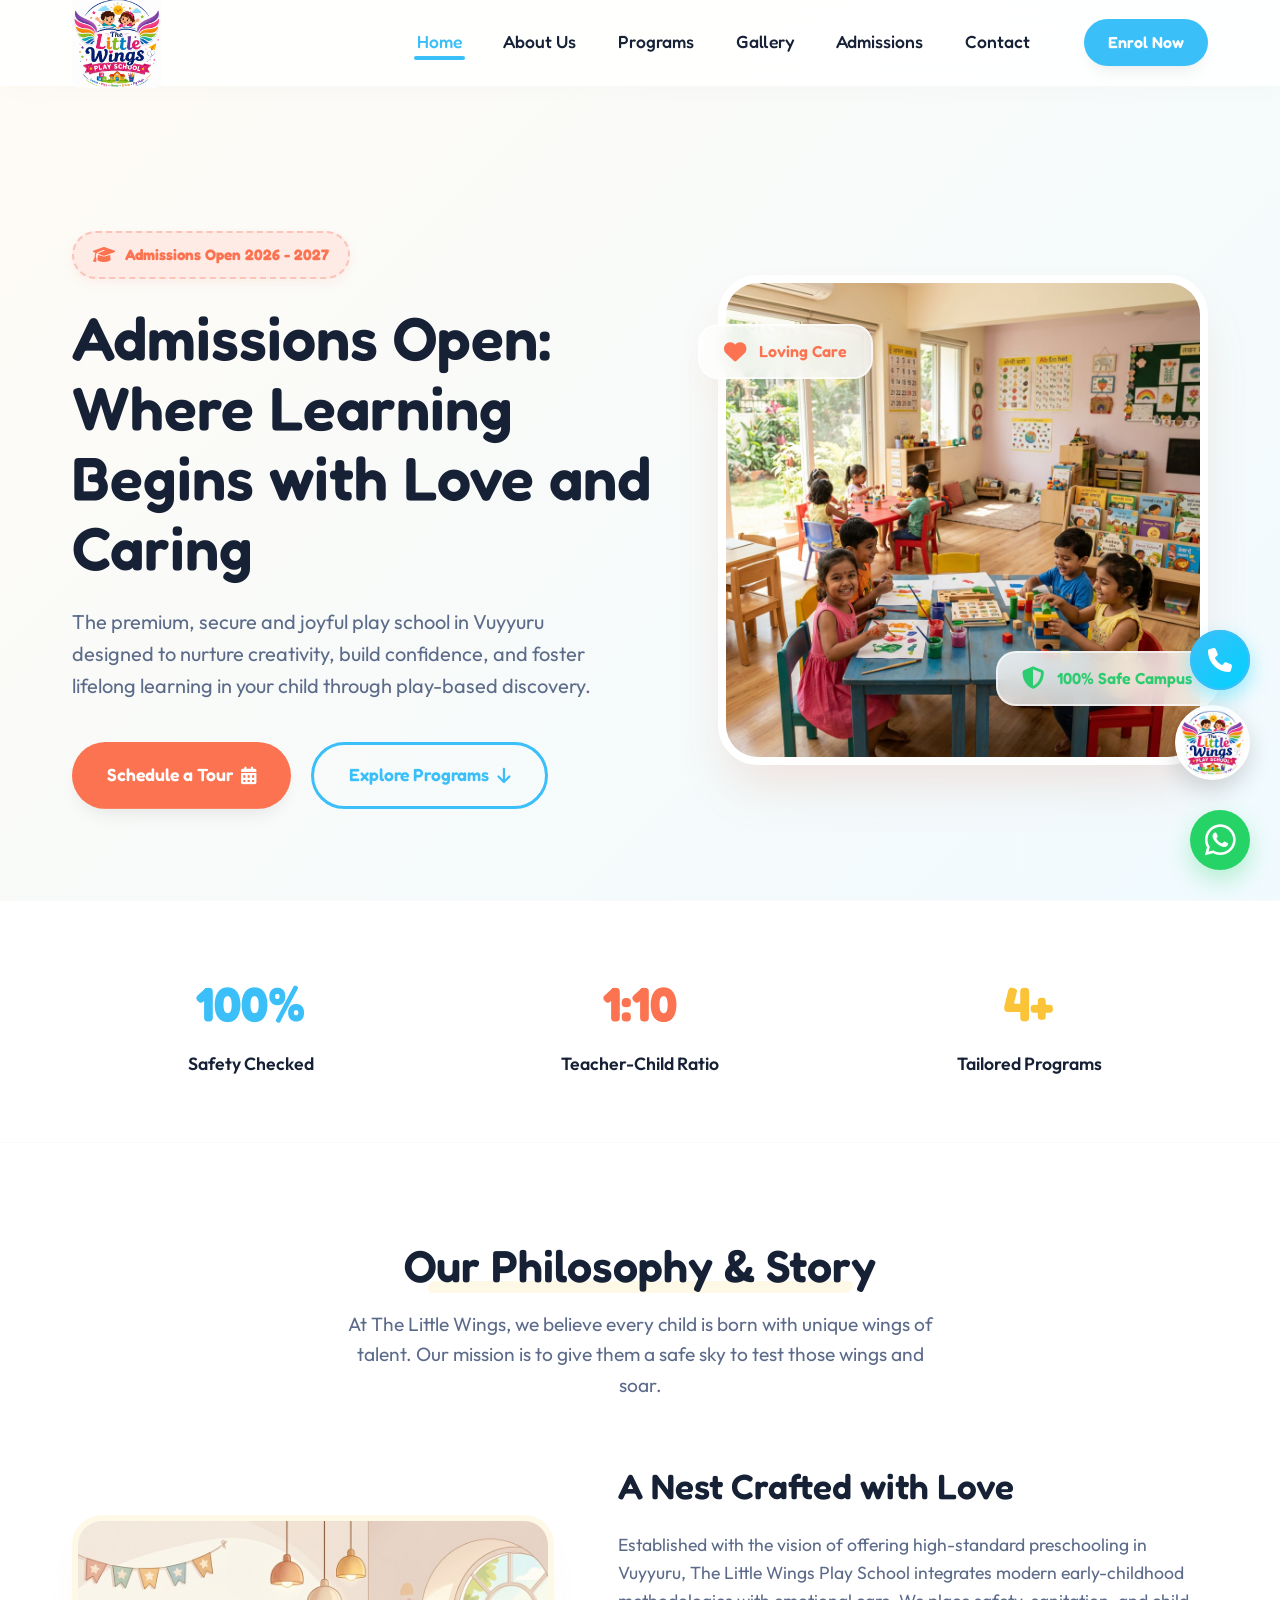
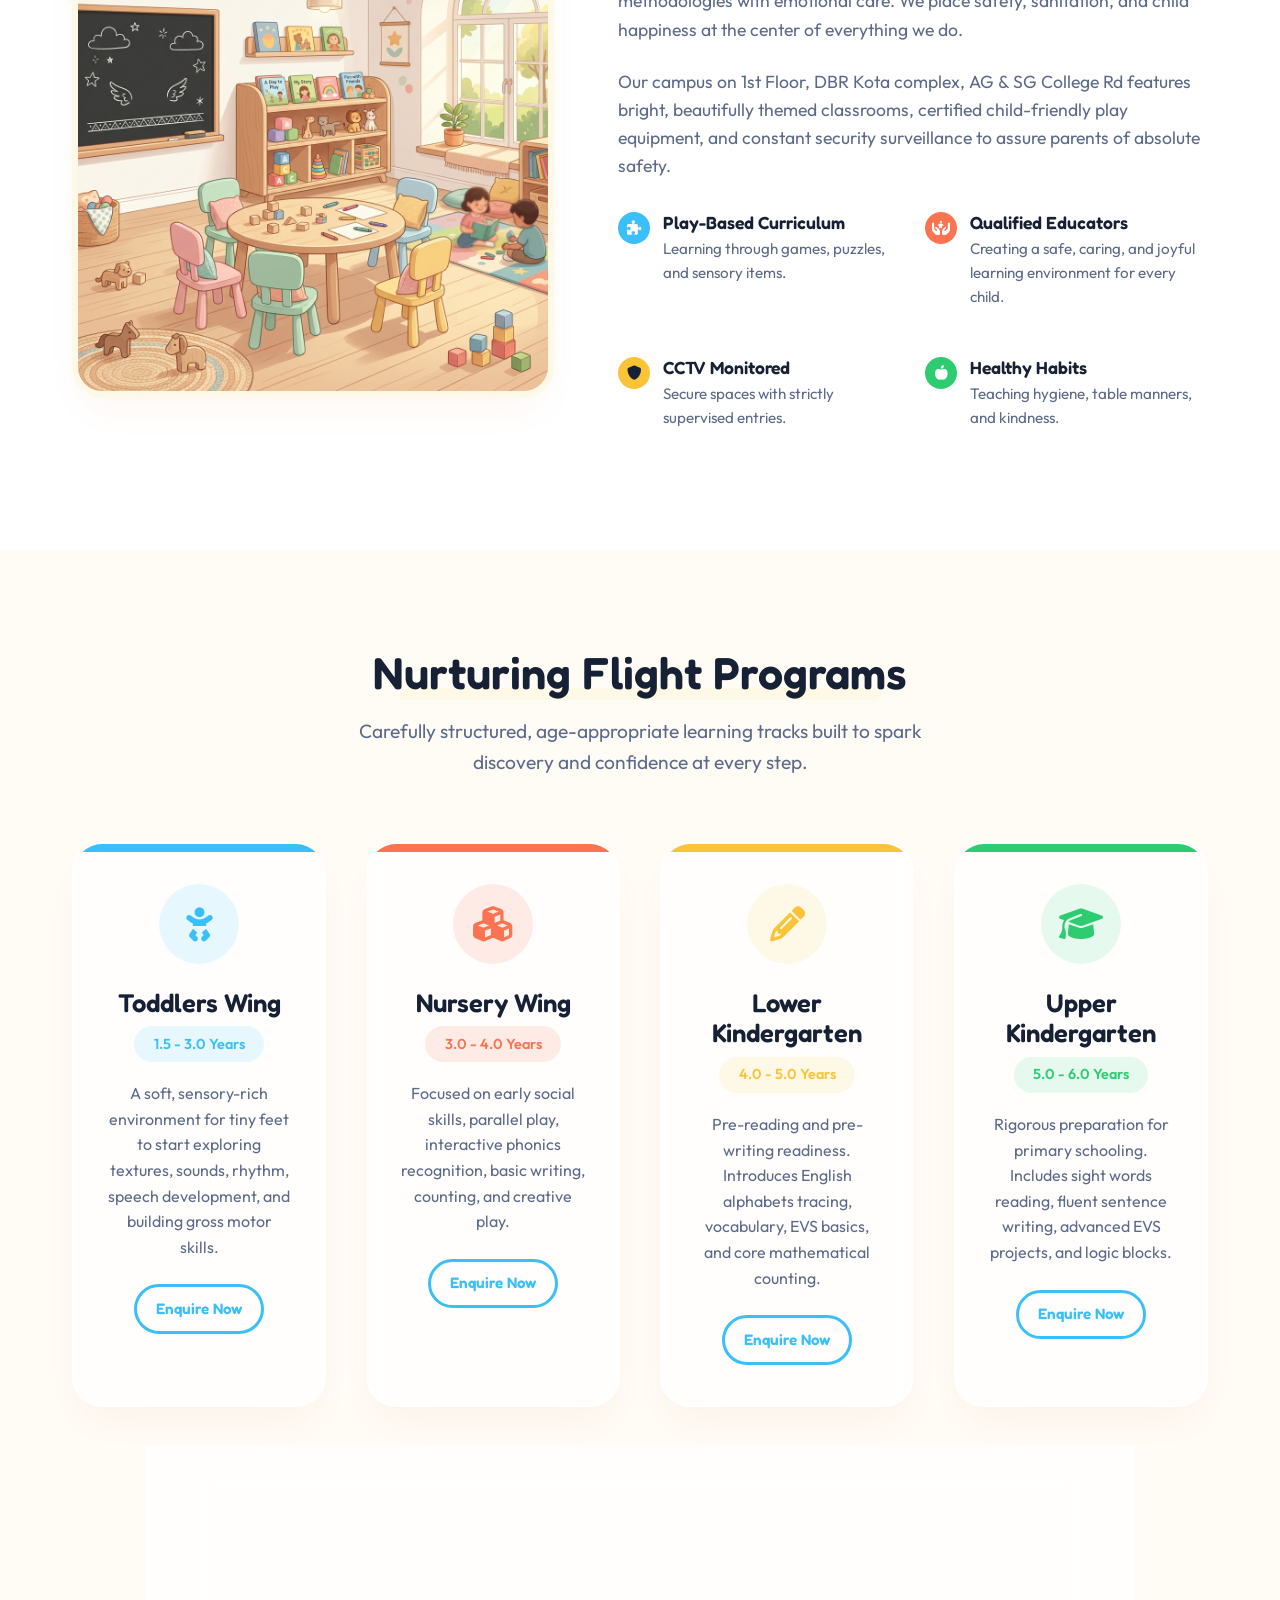
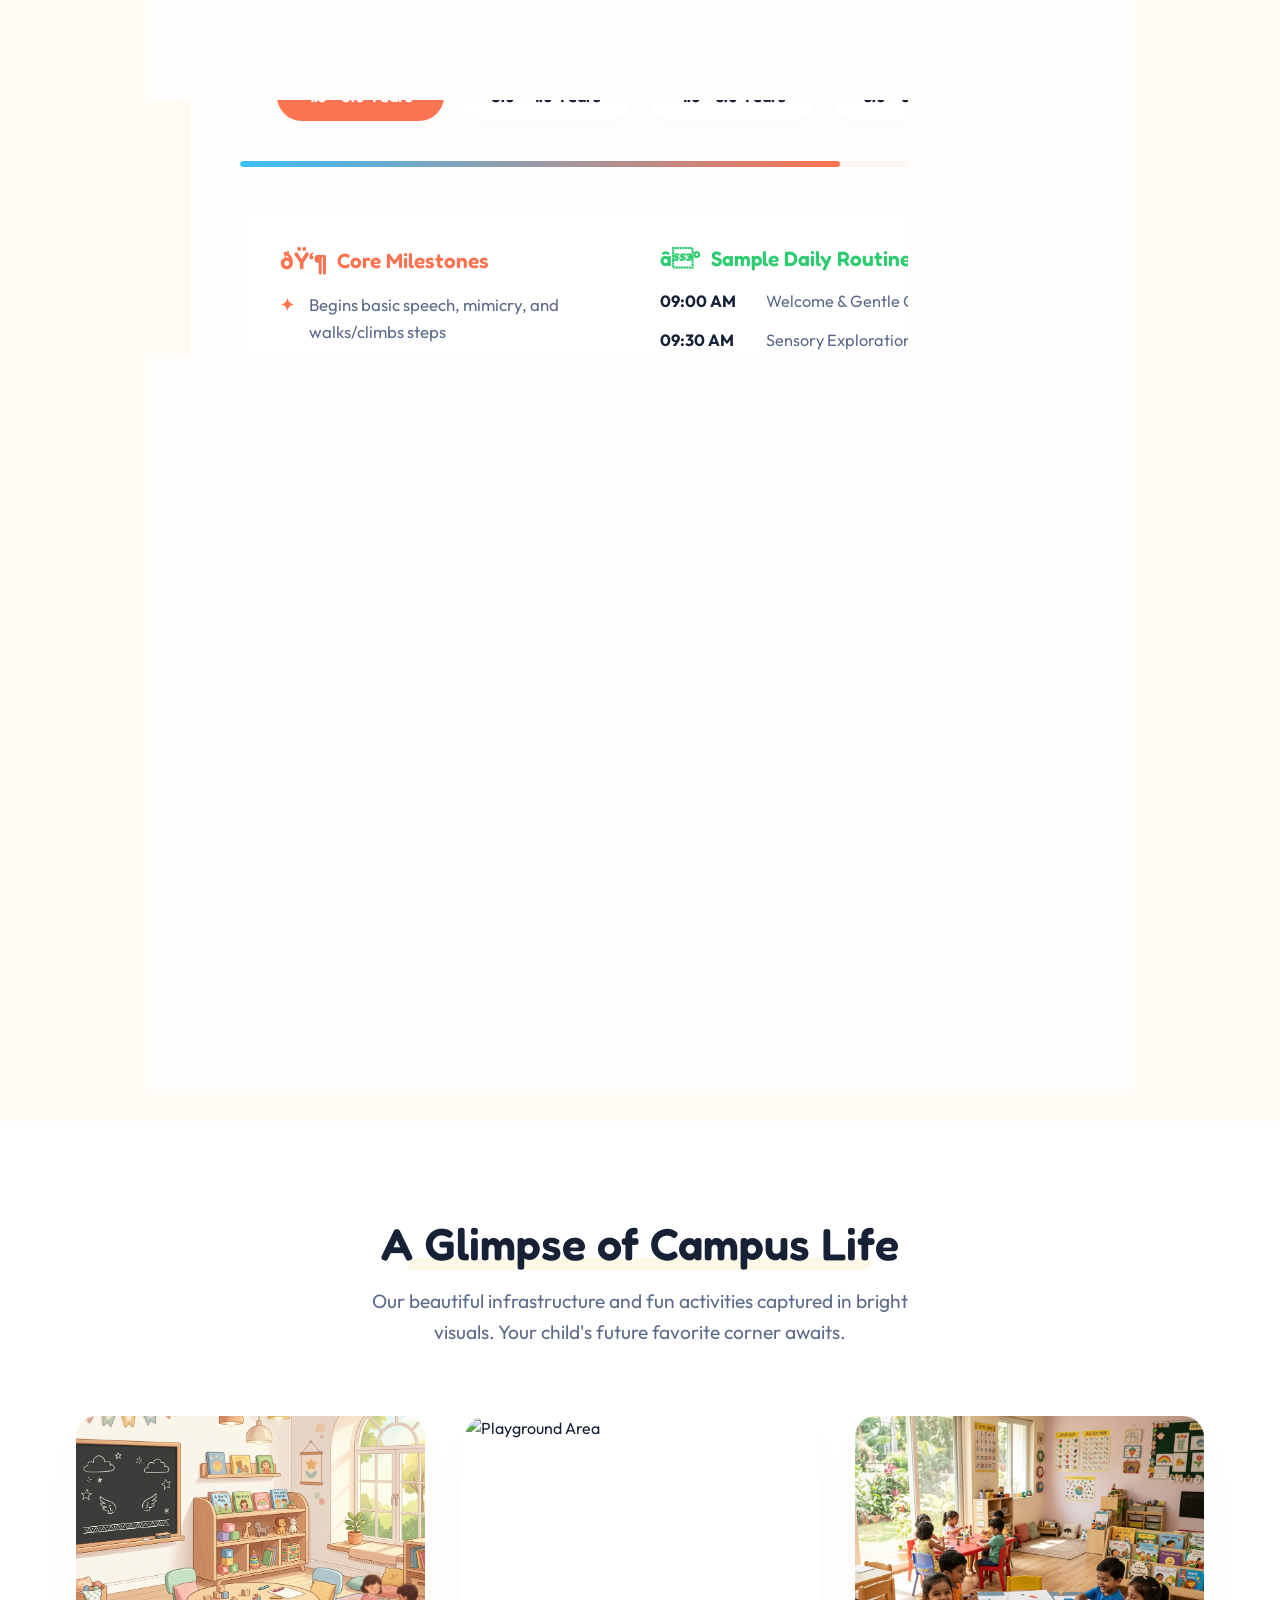
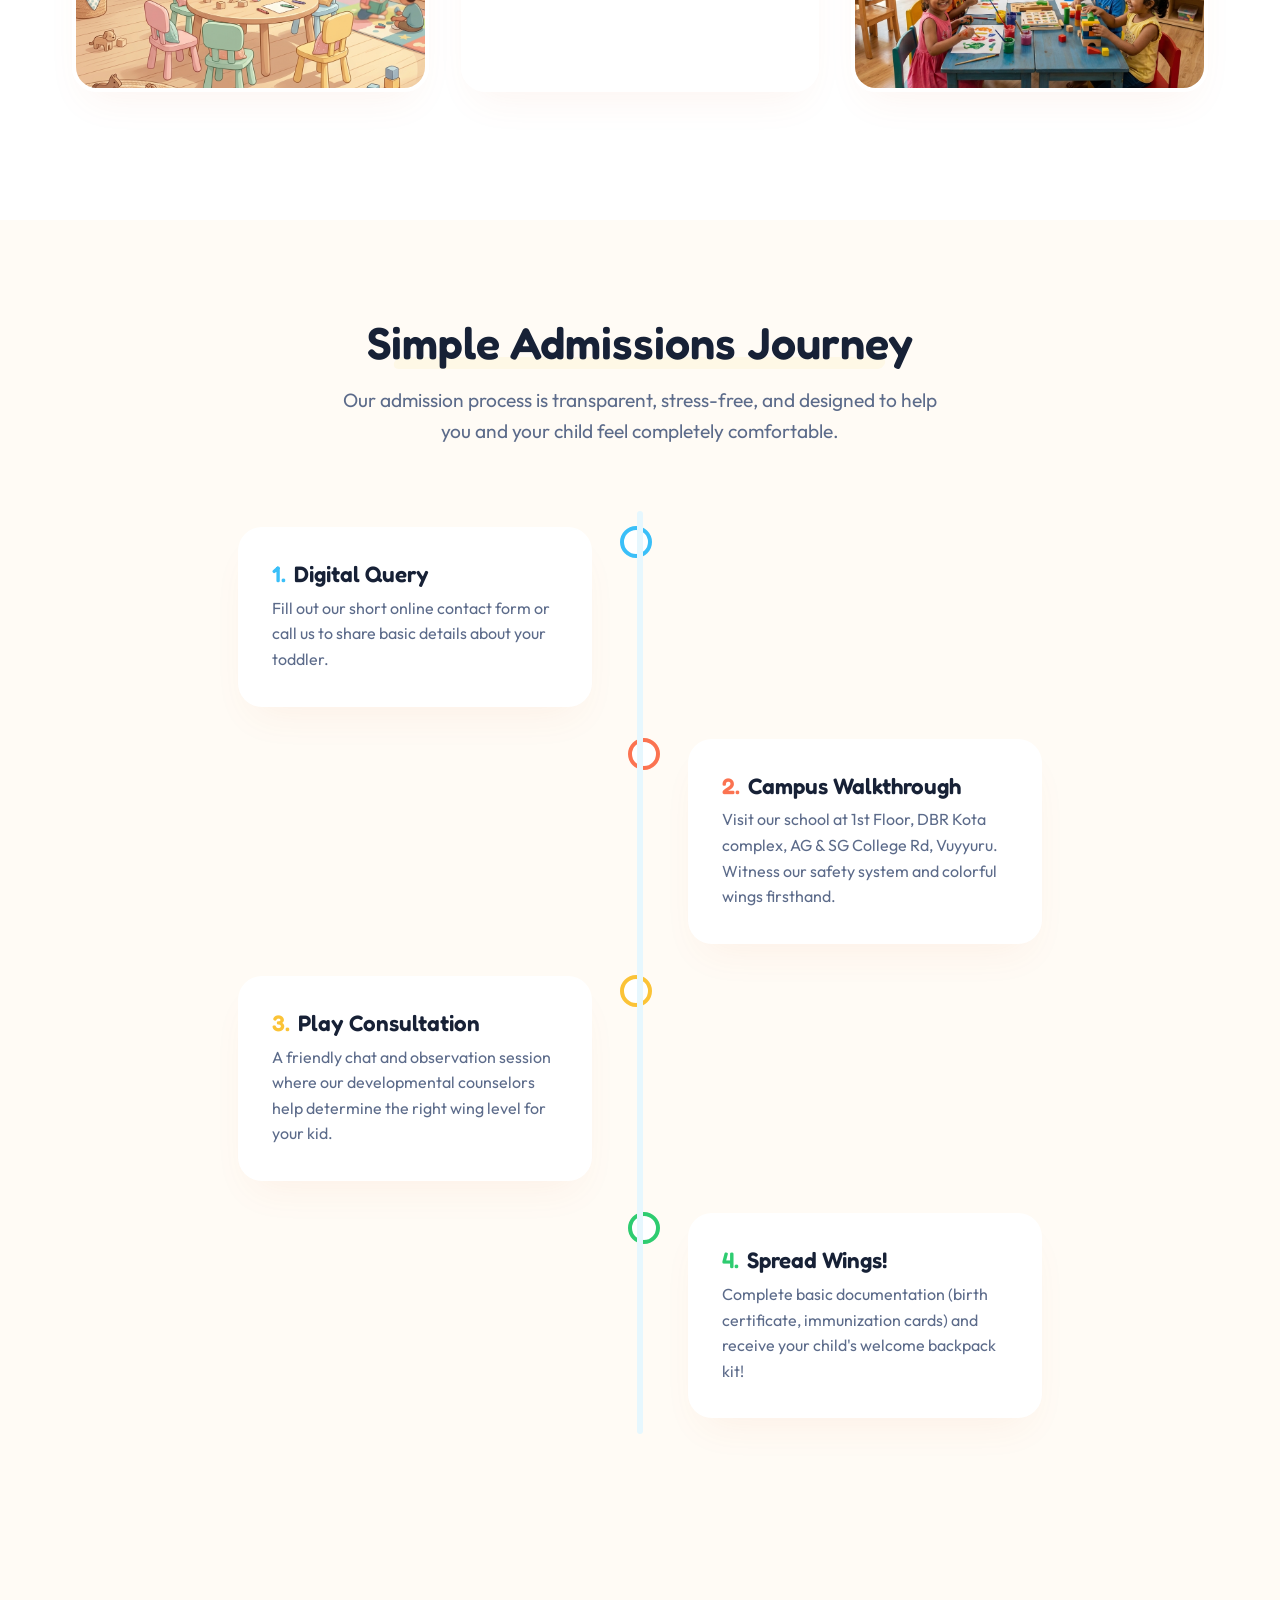
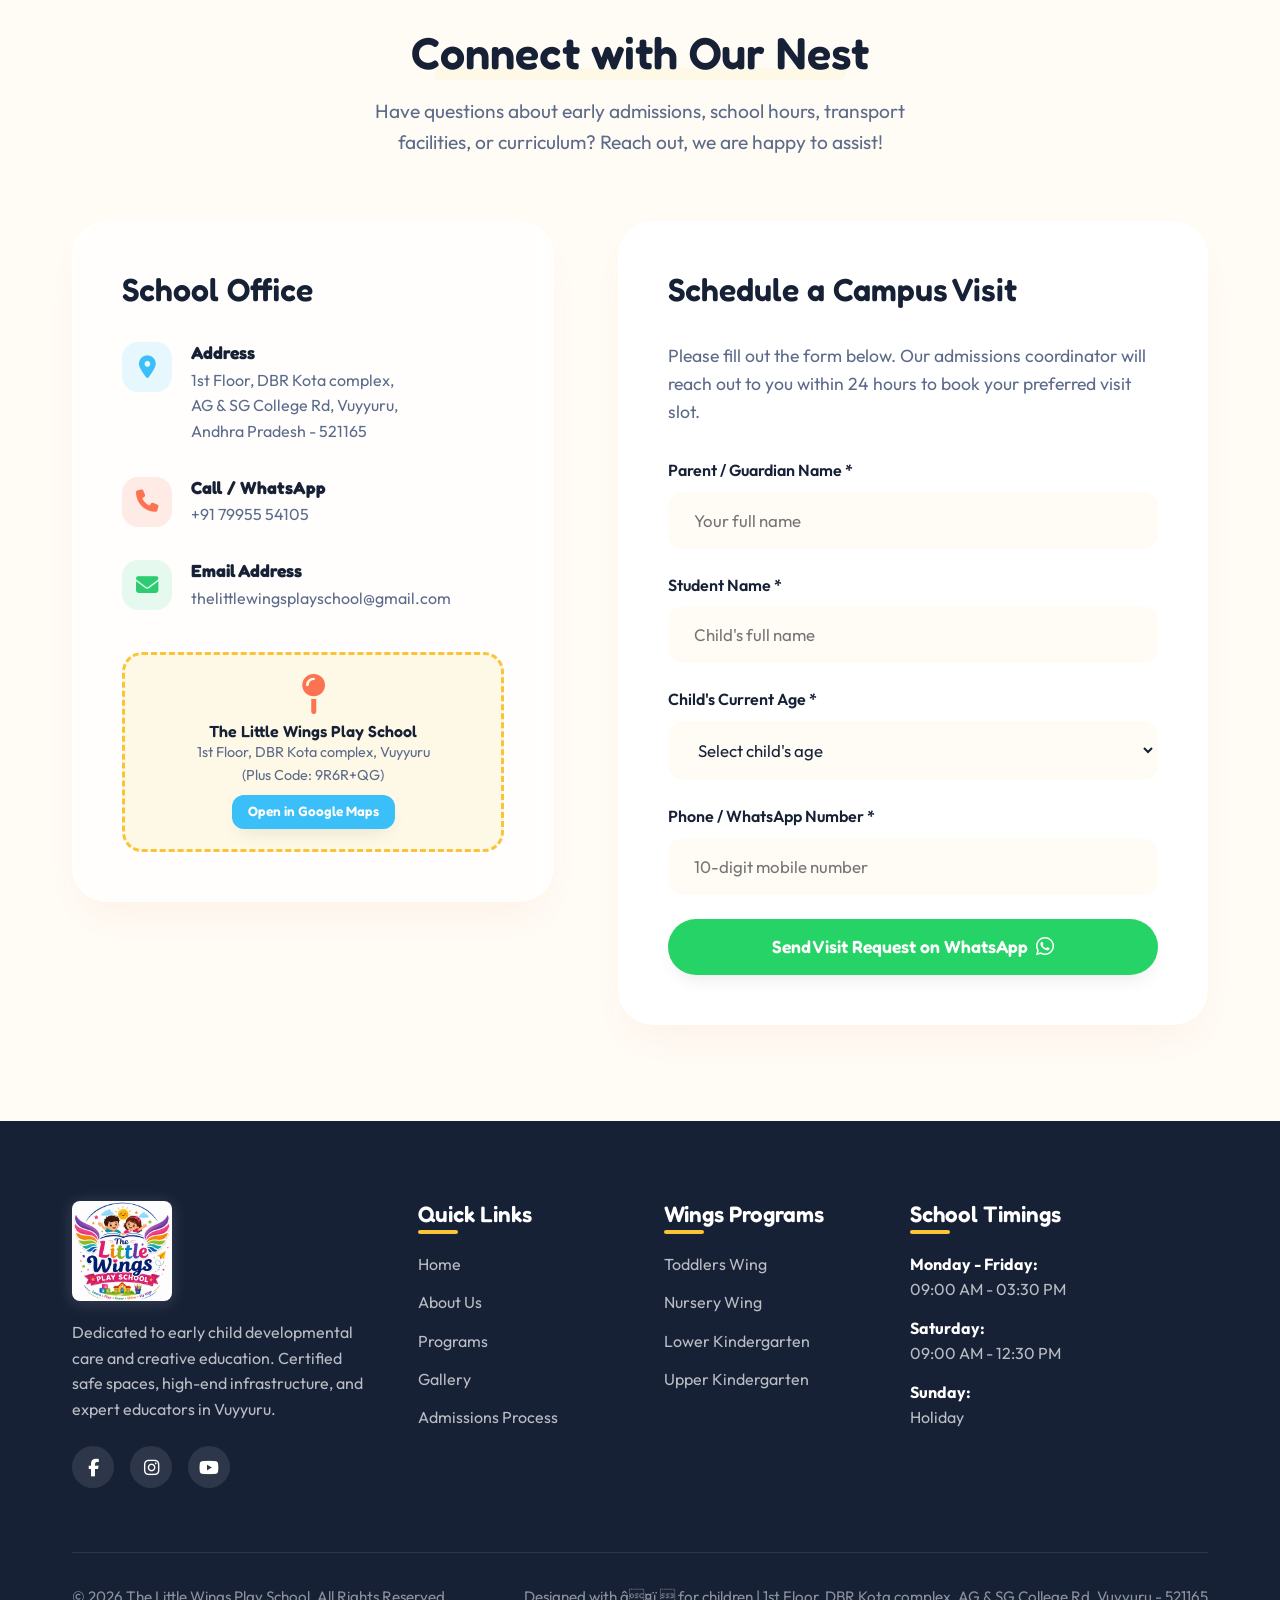
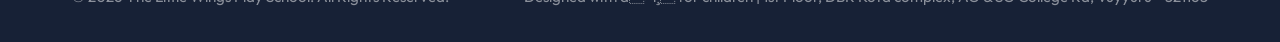
==== commit 981ba105: "Fix WhatsApp tooltip emoji encoding" ====
--- a/index.html
+++ b/index.html
@@ -666,7 +666,7 @@
 
   <!-- Floating WhatsApp Chat Widget -->
   <a href="https://wa.me/917995554105?text=Hello%20The%20Little%20Wings%20Play%20School!%20I%20have%20an%20enquiry." target="_blank" class="whatsapp-float" aria-label="Chat on WhatsApp">
-    <span class="whatsapp-tooltip">Chat with us! ðŸ’¬</span>
+    <span class="whatsapp-tooltip">Chat with us! &#128172;</span>
     <i class="fa-brands fa-whatsapp"></i>
   </a>
 
--- a/style.css
+++ b/style.css
@@ -2282,3 +2282,21 @@
 .reel-card:hover { transform: translateY(-6px); box-shadow: 0 12px 25px rgba(0,0,0,0.12) !important; }
 .btn-insta-gradient { background: linear-gradient(45deg, #f09433, #e6683c, #dc2743, #cc2366, #bc1888); border: none; transition: transform 0.25s ease; }
 .btn-insta-gradient:hover { opacity: 0.95; transform: translateY(-2px); color: #ffffff !important; }
+
+/* INSTAGRAM SHOWCASE & STORY HIGHLIGHTS */
+.insta-section { background: #fdfbf7; }
+.story-ring {
+  width: 76px; height: 76px; border-radius: 50%; padding: 3px;
+  background: linear-gradient(45deg, #f09433, #e6683c, #dc2743, #cc2366, #bc1888);
+  cursor: pointer; transition: transform 0.3s ease, box-shadow 0.3s ease; margin: 0 auto;
+}
+.story-ring:hover { transform: scale(1.1); box-shadow: 0 8px 20px rgba(220, 39, 67, 0.3); }
+.story-icon {
+  width: 100%; height: 100%; background: #ffffff; border-radius: 50%;
+  display: flex; align-items: center; justify-content: center; font-size: 1.8rem; border: 2px solid #ffffff;
+}
+.story-label { display: block; margin-top: 6px; font-size: 0.85rem; font-weight: 600; color: #333333; }
+.reel-card { transition: transform 0.3s ease, box-shadow 0.3s ease; }
+.reel-card:hover { transform: translateY(-6px); box-shadow: 0 12px 25px rgba(0,0,0,0.12) !important; }
+.btn-insta-gradient { background: linear-gradient(45deg, #f09433, #e6683c, #dc2743, #cc2366, #bc1888); border: none; transition: transform 0.25s ease; }
+.btn-insta-gradient:hover { opacity: 0.95; transform: translateY(-2px); color: #ffffff !important; }
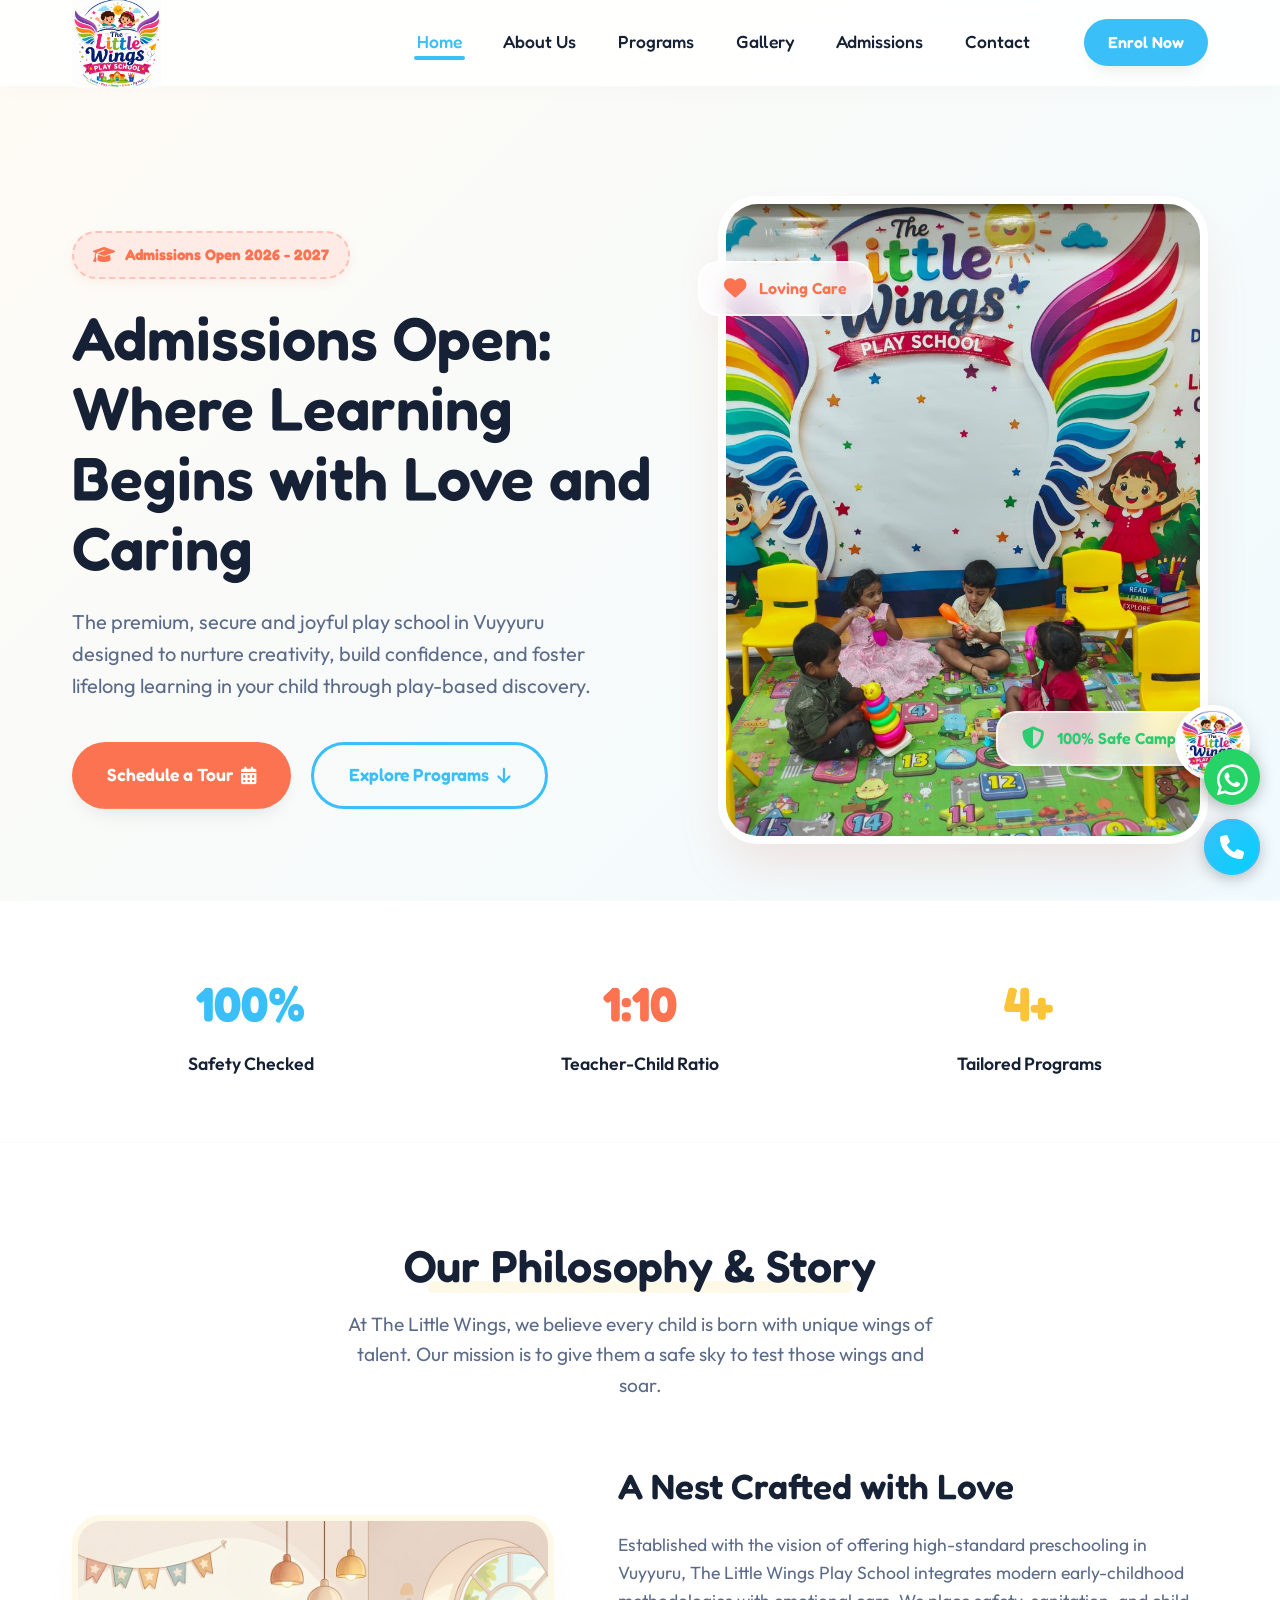
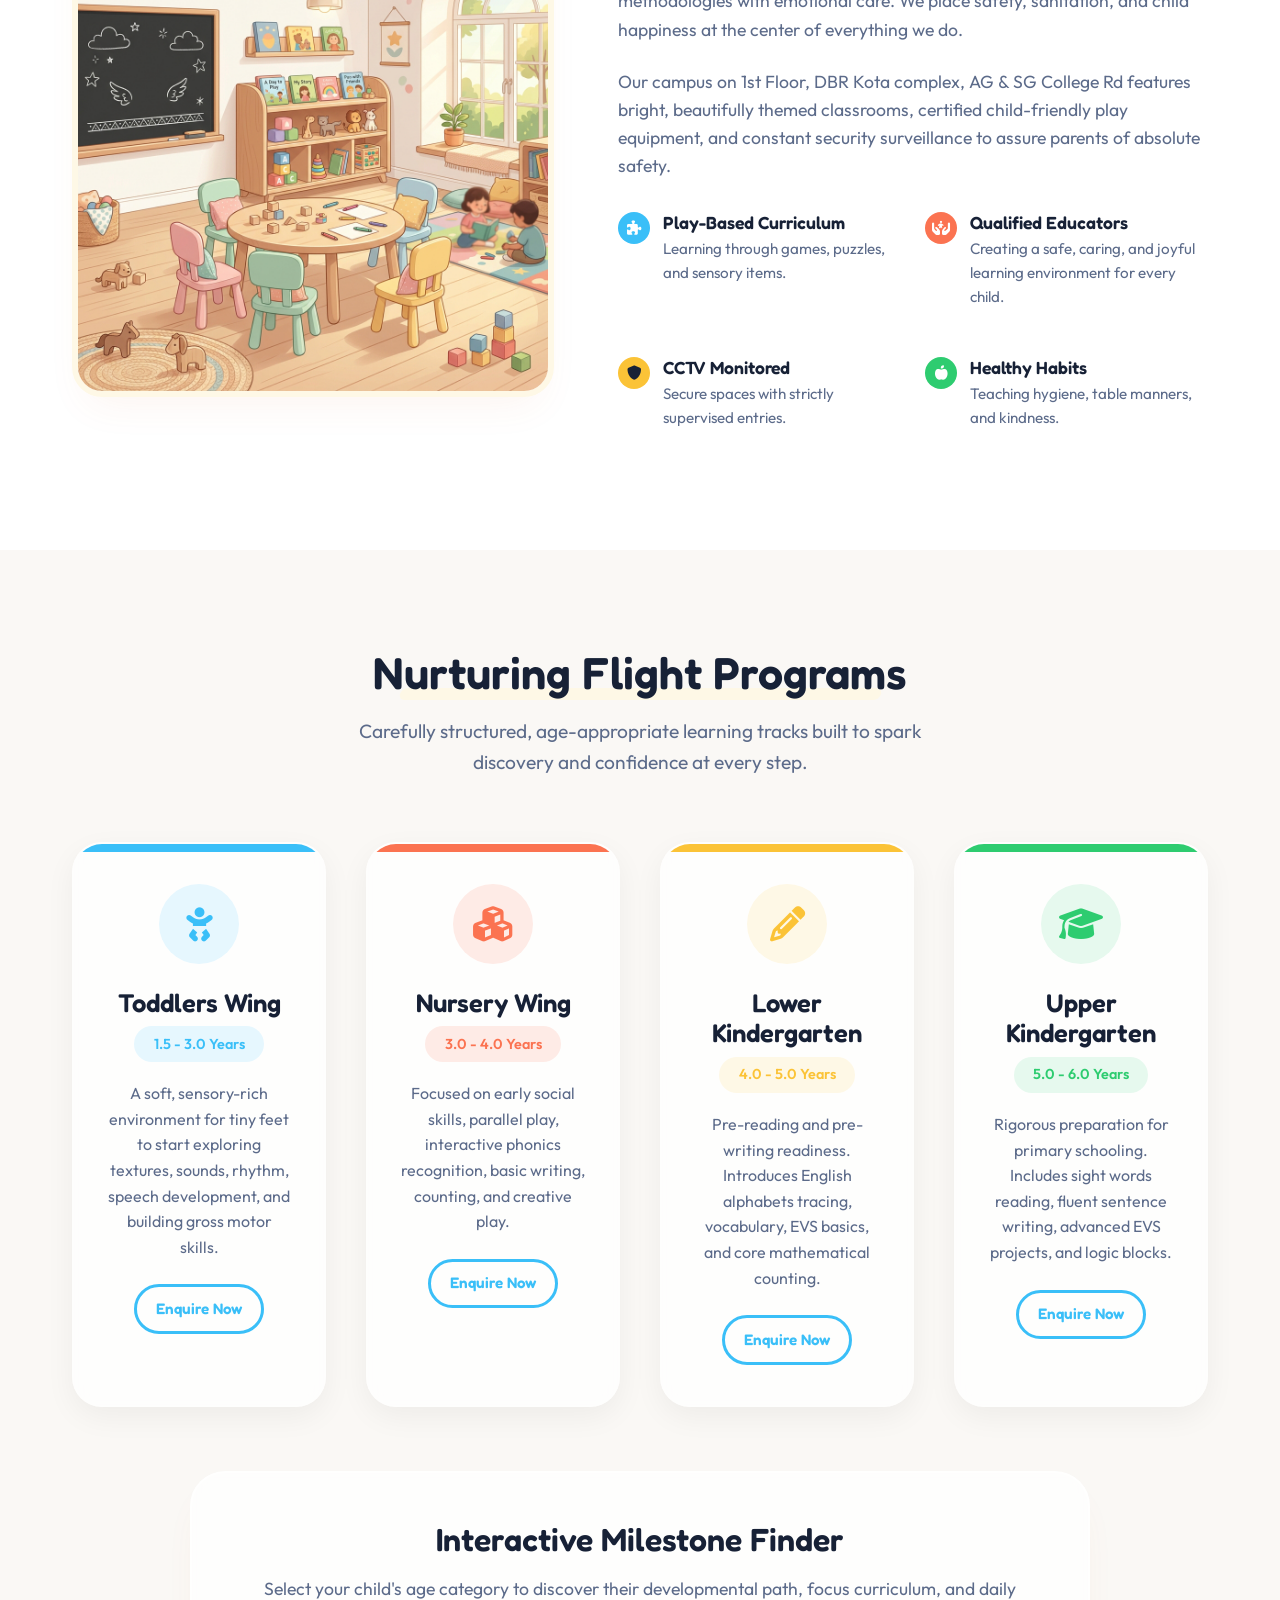
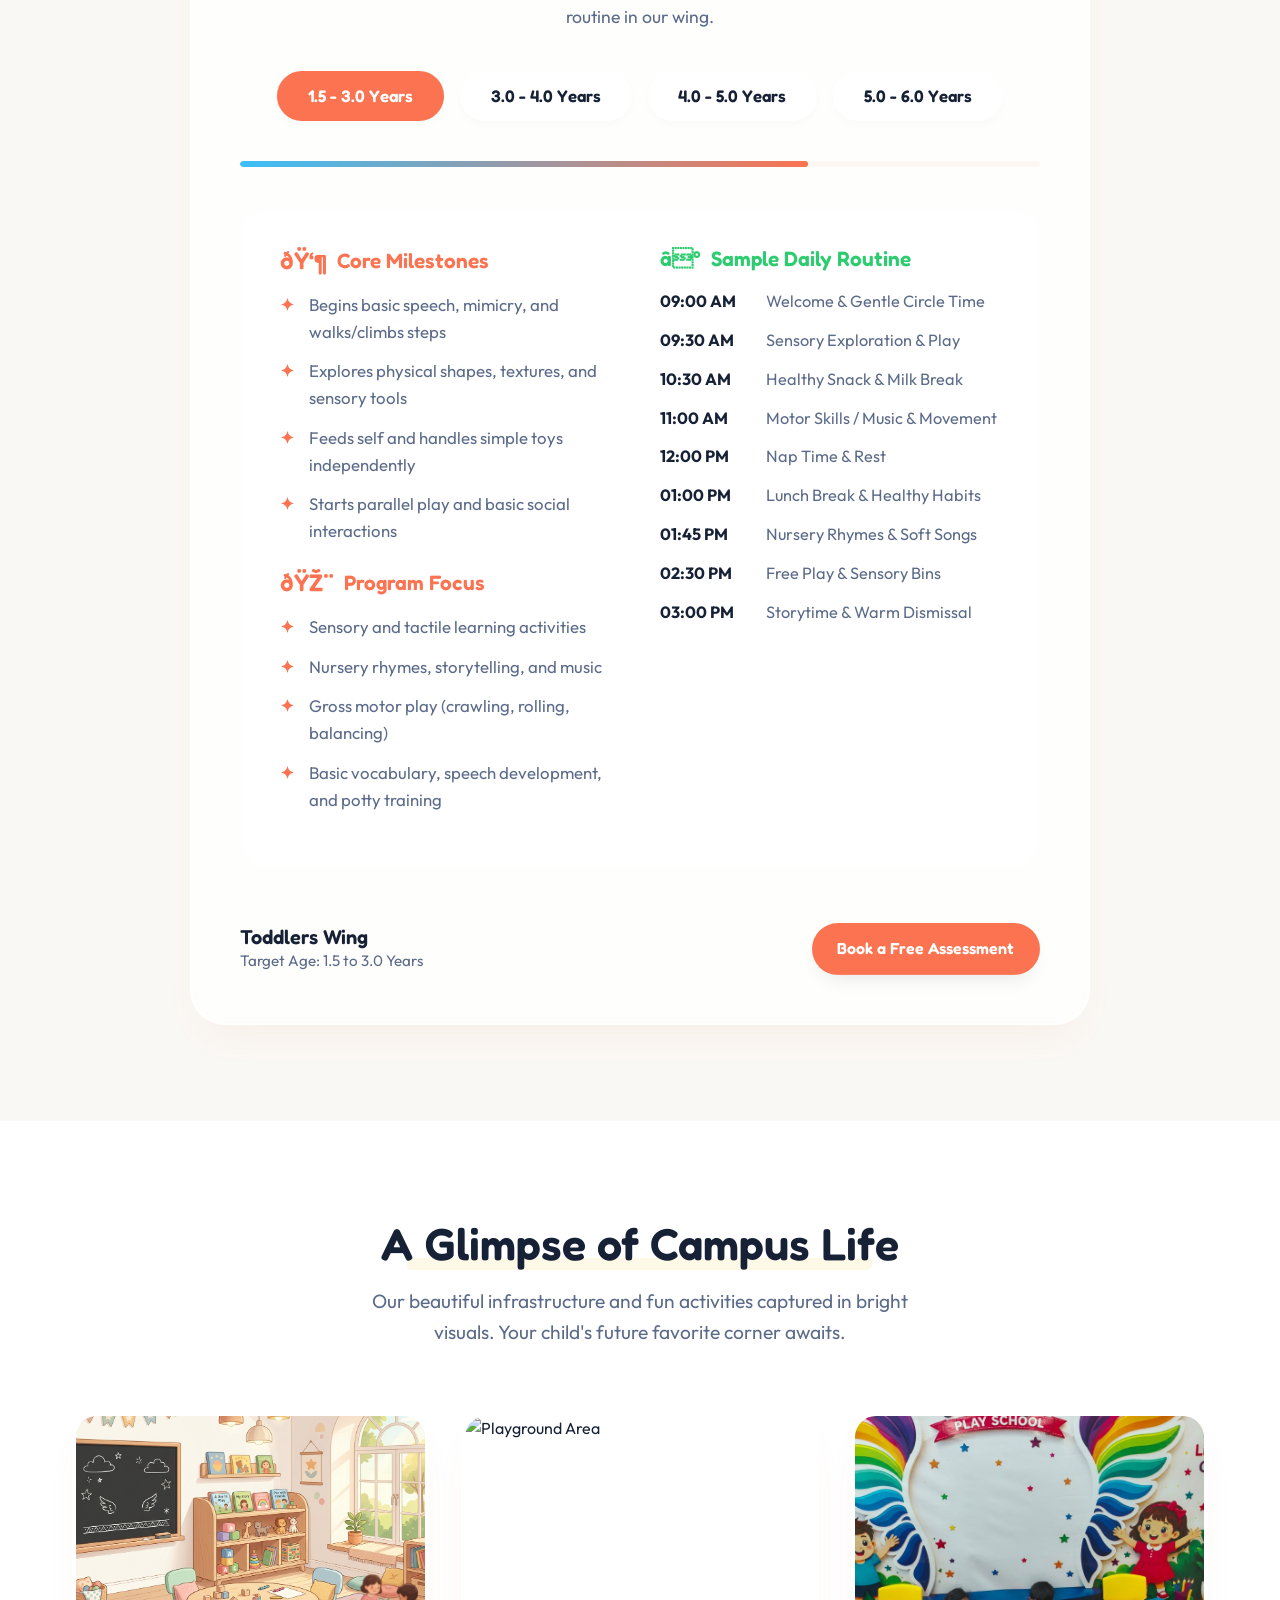
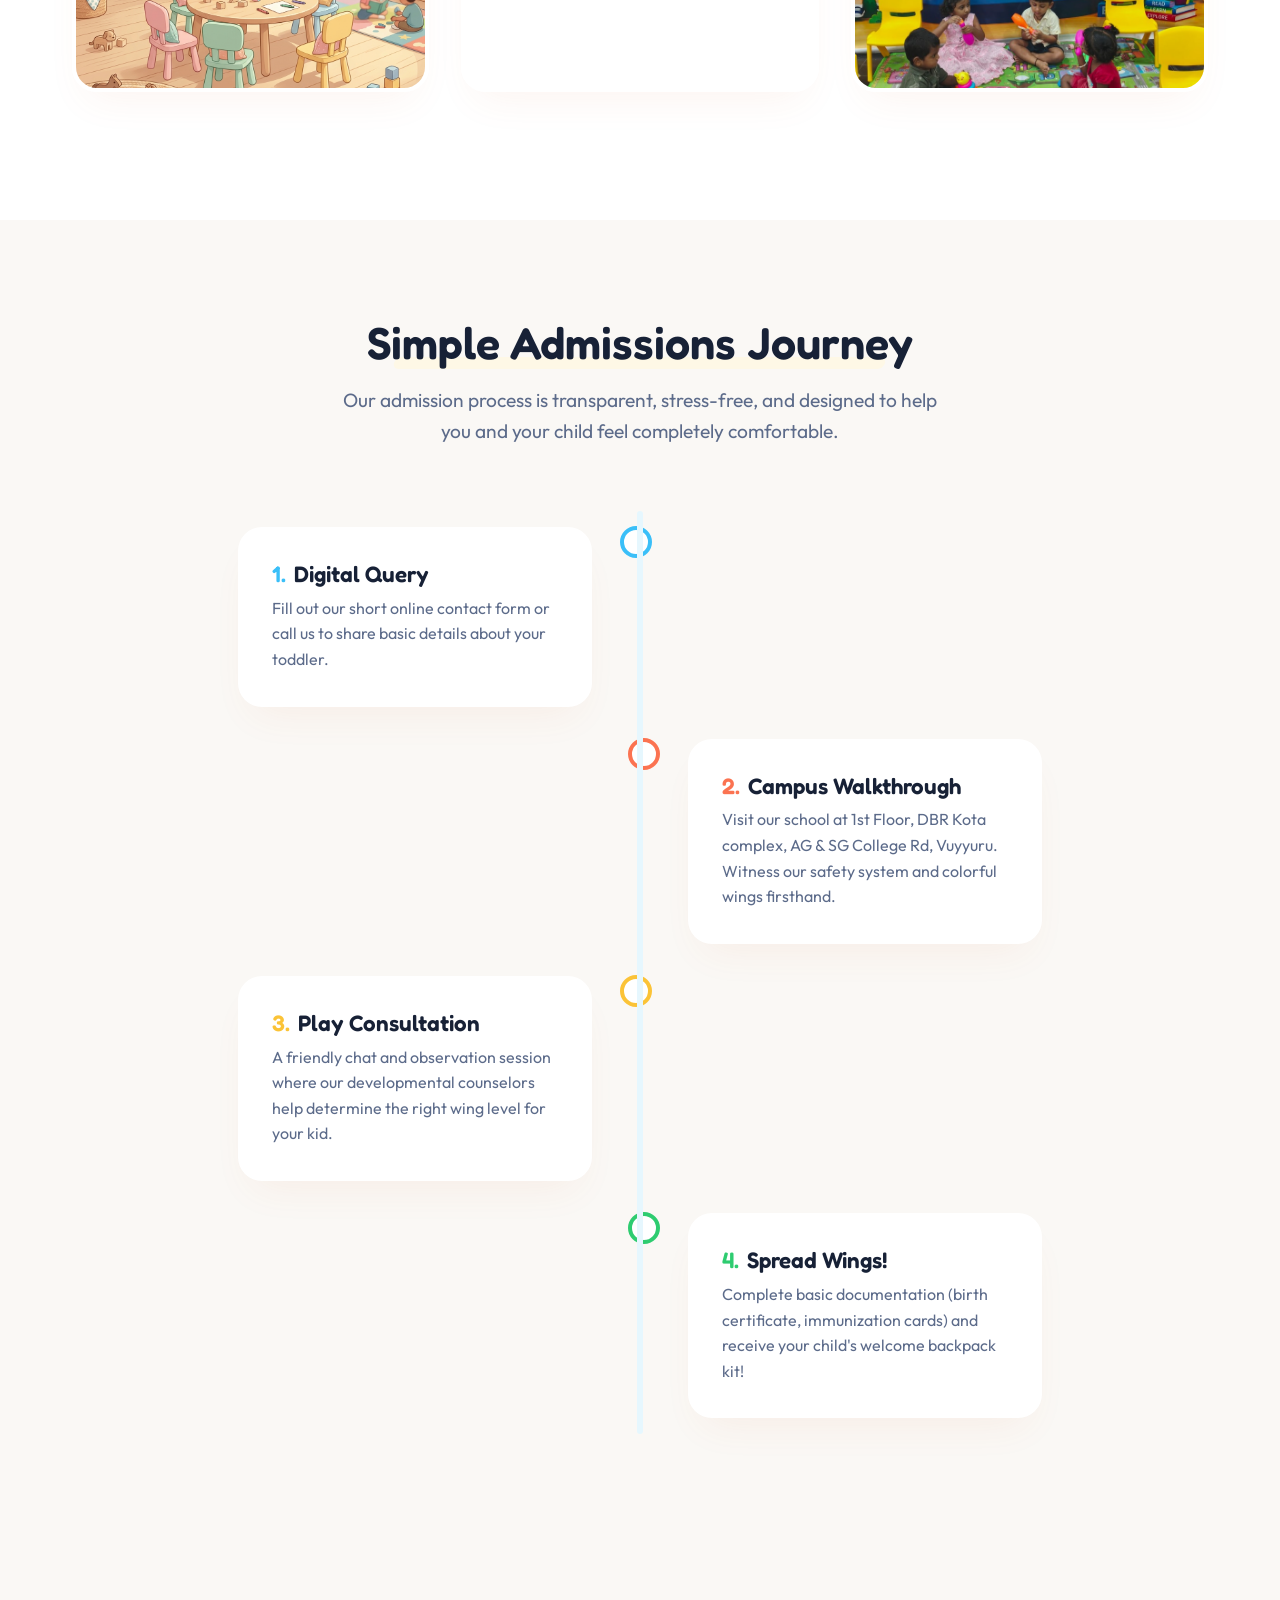
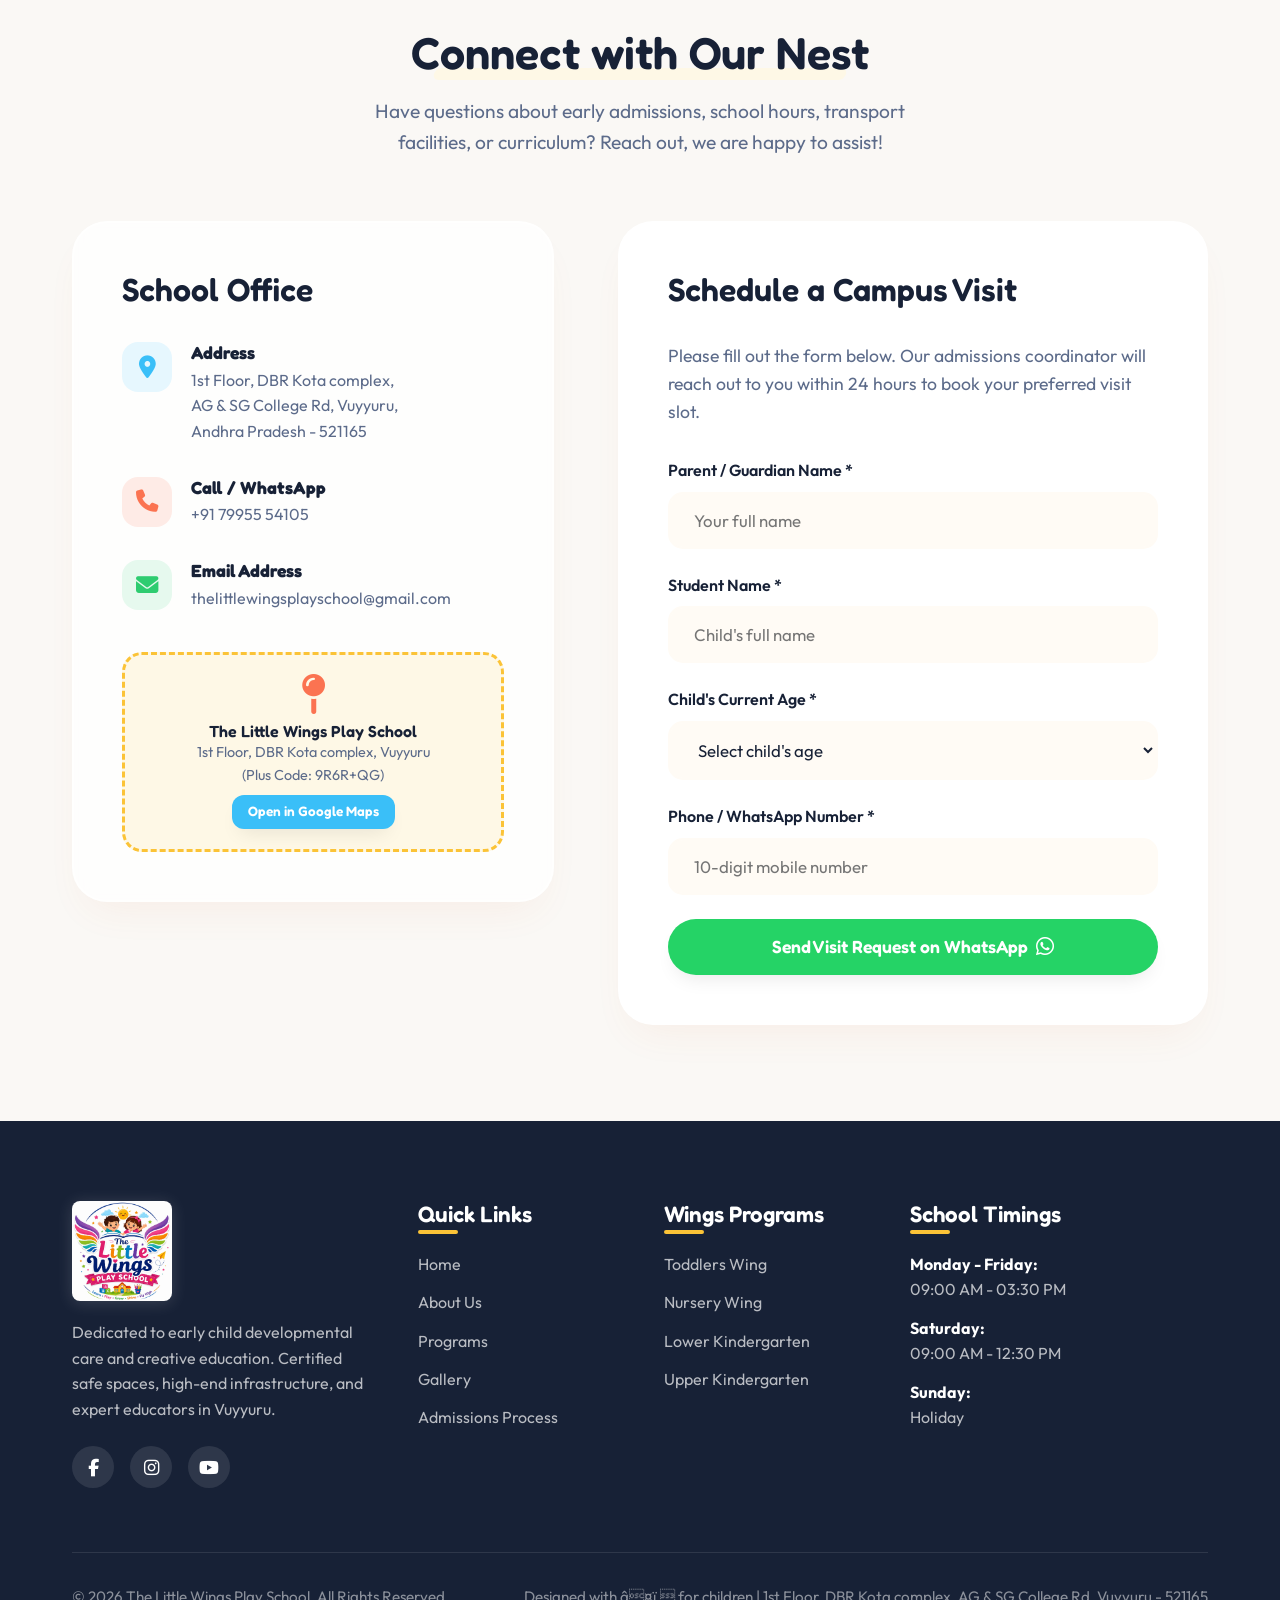
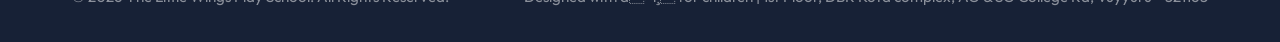
==== commit e3ed746c: "Upload real school photos to Hero and Gallery" ====
--- a/index.html
+++ b/index.html
@@ -131,7 +131,7 @@
           </div>
         </div>
         <div class="hero-image-container">
-          <img src="assets/hero-play.png" alt="Happy Children Playing" class="hero-img">
+          <img src="assets/real_play1.jpg" alt="Happy Children Playing" class="hero-img">
           <div class="badge-float badge-1">
             <i class="fa-solid fa-heart"></i>
             <span>Loving Care</span>
@@ -390,7 +390,7 @@
           </div>
         </div>
         <div class="gallery-item reveal" style="transition-delay: 0.3s;">
-          <img src="assets/hero-play.png" alt="Activity Lounge">
+          <img src="assets/real_play1.jpg" alt="Activity Lounge">
           <div class="gallery-overlay">
             <h4>Creative Activity Hub</h4>
           </div>
@@ -597,8 +597,8 @@
   </div>
 
   <!-- Floating Call Button -->
-  <button id="ai-call-btn" class="ai-call-float" aria-label="Call Aaliya">
-    <span class="call-tooltip">Call Aaliya ðŸ¤–</span>
+  <button id="ai-call-btn" class="ai-call-float" aria-label="Call Aaliya &#129302;">
+    <span class="call-tooltip">Call Aaliya &#129302;</span>
     <i class="fa-solid fa-phone"></i>
     <span class="pulse-ring"></span>
   </button>
--- a/style.css
+++ b/style.css
@@ -2299,4 +2299,68 @@
 .reel-card { transition: transform 0.3s ease, box-shadow 0.3s ease; }
 .reel-card:hover { transform: translateY(-6px); box-shadow: 0 12px 25px rgba(0,0,0,0.12) !important; }
 .btn-insta-gradient { background: linear-gradient(45deg, #f09433, #e6683c, #dc2743, #cc2366, #bc1888); border: none; transition: transform 0.25s ease; }
-.btn-insta-gradient:hover { opacity: 0.95; transform: translateY(-2px); color: #ffffff !important; }+.btn-insta-gradient:hover { opacity: 0.95; transform: translateY(-2px); color: #ffffff !important; }
+.insta-section{background:#fdfbf7}.story-ring{width:76px;height:76px;border-radius:50%;padding:3px;background:linear-gradient(45deg,#f09433,#e6683c,#dc2743,#cc2366,#bc1888);cursor:pointer;transition:transform .3s ease;margin:0 auto}.story-ring:hover{transform:scale(1.1)}.story-icon{width:100%;height:100%;background:#fff;border-radius:50%;display:flex;align-items:center;justify-content:center;font-size:1.8rem}.story-label{display:block;margin-top:6px;font-size:.85rem;font-weight:600;color:#333}.reel-card{transition:transform .3s ease}.reel-card:hover{transform:translateY(-6px)}.btn-insta-gradient{background:linear-gradient(45deg,#f09433,#e6683c,#dc2743,#cc2366,#bc1888);border:none}
+/* PREMIUM ULTRA-ATTRACTIVE VISUAL ENHANCEMENTS */
+body { background-color: #faf8f5; }
+.hero-section { position: relative; background: linear-gradient(135deg, #fff5f5 0%, #f0f7ff 50%, #fff9eb 100%); overflow: hidden; }
+.hero-section::before { content: '🎨'; position: absolute; top: 10%; left: 4%; font-size: 2.5rem; opacity: 0.25; animation: floatAnim 6s ease-in-out infinite; }
+.hero-section::after { content: '🎈'; position: absolute; bottom: 12%; right: 5%; font-size: 3rem; opacity: 0.25; animation: floatAnim 8s ease-in-out infinite reverse; }
+@keyframes floatAnim { 0%, 100% { transform: translateY(0) rotate(0deg); } 50% { transform: translateY(-15px) rotate(10deg); } }
+
+.program-card { border: 2px solid transparent !important; transition: all 0.4s cubic-bezier(0.175, 0.885, 0.32, 1.275) !important; box-shadow: 0 10px 30px rgba(0,0,0,0.05) !important; }
+.program-card:hover { transform: translateY(-10px) scale(1.02) !important; }
+.col-lg-3:nth-child(1) .program-card:hover { border-color: #ff7675 !important; box-shadow: 0 20px 40px rgba(255, 118, 117, 0.25) !important; }
+.col-lg-3:nth-child(2) .program-card:hover { border-color: #fdcb6e !important; box-shadow: 0 20px 40px rgba(253, 203, 110, 0.3) !important; }
+.col-lg-3:nth-child(3) .program-card:hover { border-color: #00cec9 !important; box-shadow: 0 20px 40px rgba(0, 206, 201, 0.25) !important; }
+.col-lg-3:nth-child(4) .program-card:hover { border-color: #6c5ce7 !important; box-shadow: 0 20px 40px rgba(108, 92, 231, 0.25) !important; }
+
+.ai-call-float, .whatsapp-float { animation: pulseGlow 3s infinite ease-in-out; }
+@keyframes pulseGlow { 0%, 100% { box-shadow: 0 0 0 0 rgba(13, 202, 240, 0.6); } 50% { box-shadow: 0 0 0 16px rgba(13, 202, 240, 0); } }
+.whatsapp-float { animation: pulseGlowWA 3s infinite ease-in-out 1.5s; }
+@keyframes pulseGlowWA { 0%, 100% { box-shadow: 0 0 0 0 rgba(37, 211, 102, 0.6); } 50% { box-shadow: 0 0 0 16px rgba(37, 211, 102, 0); } }
+/* MOBILE SIDE ALIGNMENT & RESPONSIVE FIXES */
+html, body { overflow-x: hidden !important; width: 100% !important; }
+@media (max-width: 768px) {
+  .container, .container-fluid { padding-left: 20px !important; padding-right: 20px !important; }
+  .row { margin-left: 0 !important; margin-right: 0 !important; }
+  .col-12, .col-md-6, .col-lg-3, .col-lg-4 { padding-left: 8px !important; padding-right: 8px !important; }
+  .hero-section { padding-top: 2rem !important; padding-bottom: 2rem !important; text-align: center !important; }
+  .hero-section h1 { font-size: 1.85rem !important; line-height: 1.3 !important; }
+  .hero-section p { font-size: 1rem !important; }
+  .programs-grid { gap: 1.25rem !important; }
+  .program-card { width: 100% !important; margin: 0 auto !important; }
+  .ai-call-float { bottom: 20px !important; right: 20px !important; }
+  .whatsapp-float { bottom: 85px !important; right: 20px !important; }
+  .call-tooltip, .whatsapp-tooltip { display: none !important; }
+}
+/* PERFECT FLOATING BUTTON ALIGNMENT FOR MOBILE & DESKTOP */
+.ai-call-float, .whatsapp-float {
+  position: fixed !important;
+  right: 20px !important;
+  width: 56px !important;
+  height: 56px !important;
+  border-radius: 50% !important;
+  display: flex !important;
+  align-items: center !important;
+  justify-content: center !important;
+  z-index: 9999 !important;
+  box-shadow: 0 4px 15px rgba(0, 0, 0, 0.25) !important;
+  transition: all 0.3s ease !important;
+}
+.ai-call-float { bottom: 25px !important; }
+.whatsapp-float { bottom: 95px !important; }
+.ai-call-float img, .whatsapp-float i, .whatsapp-float img {
+  width: 30px !important;
+  height: 30px !important;
+  object-fit: contain !important;
+  margin: 0 !important;
+}
+.call-tooltip, .whatsapp-tooltip {
+  position: absolute !important;
+  right: 70px !important;
+  top: 50% !important;
+  transform: translateY(-50%) !important;
+  white-space: nowrap !important;
+  pointer-events: none !important;
+}
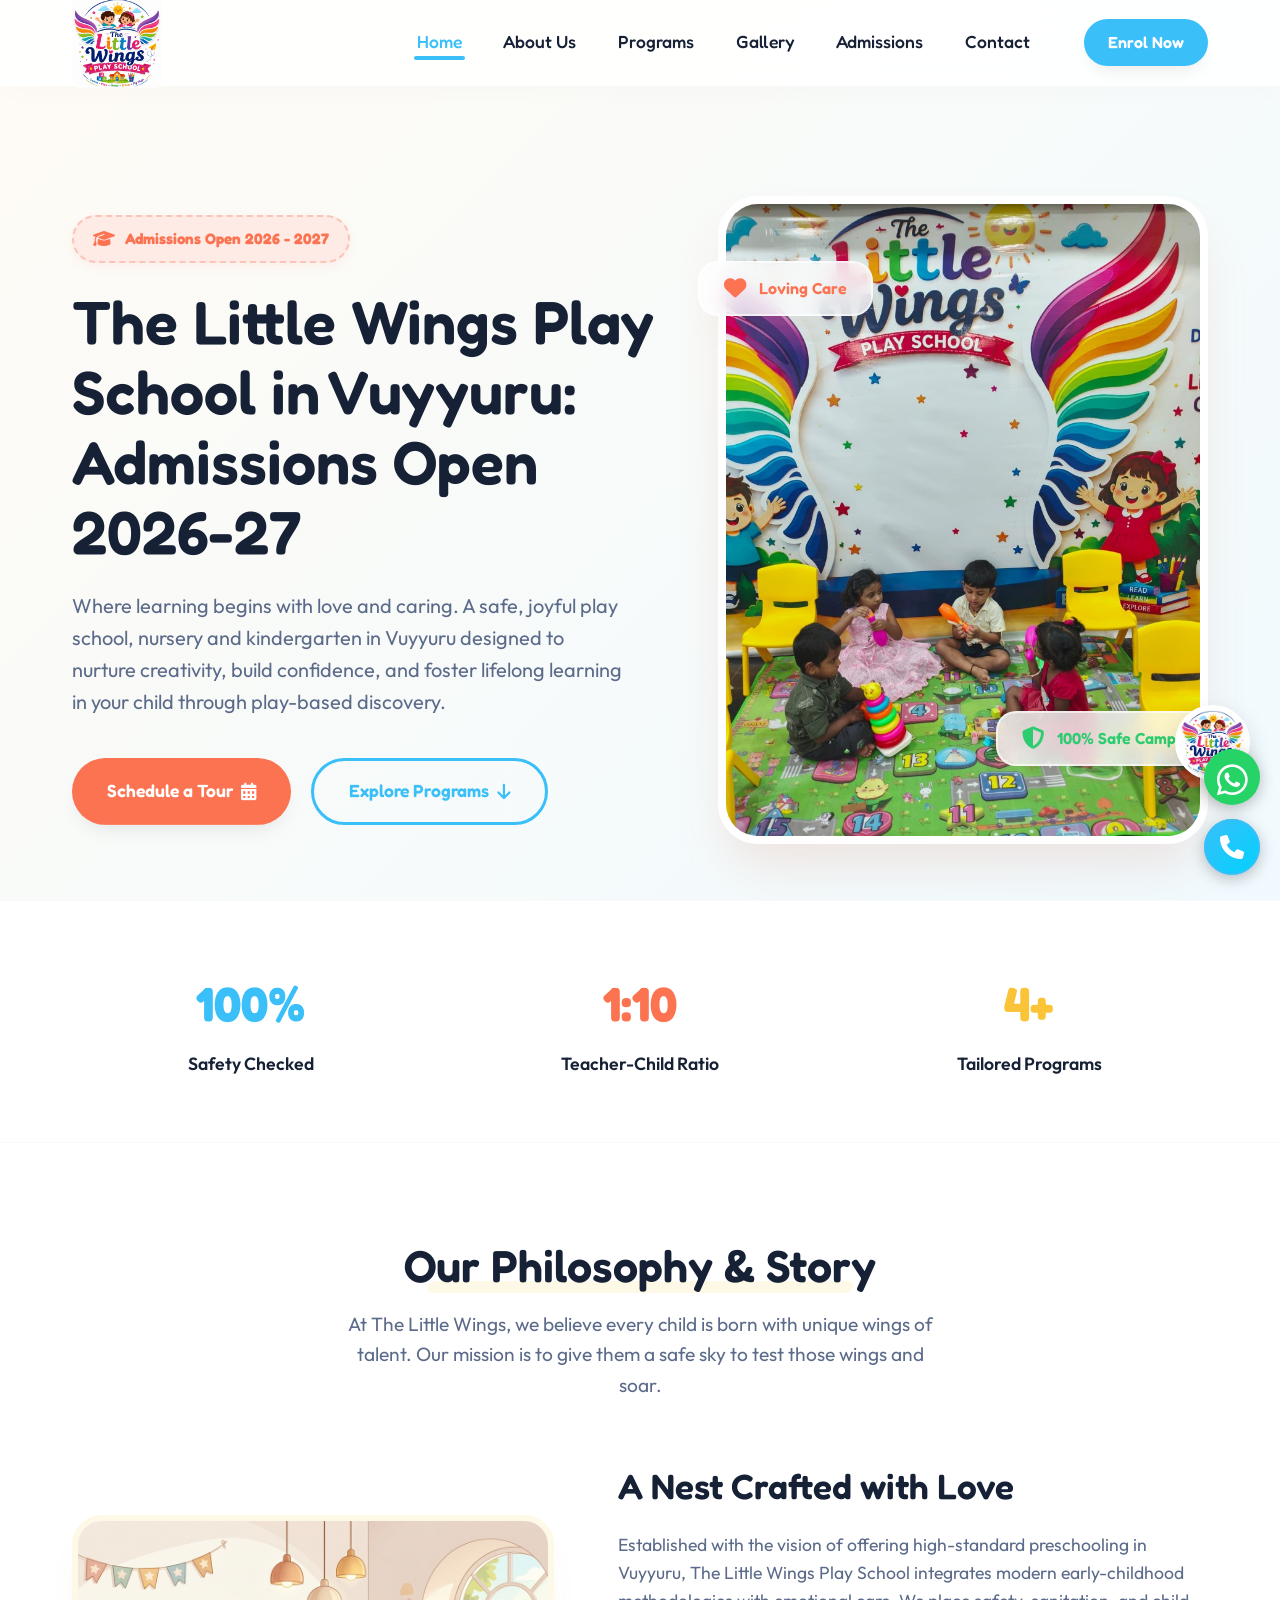
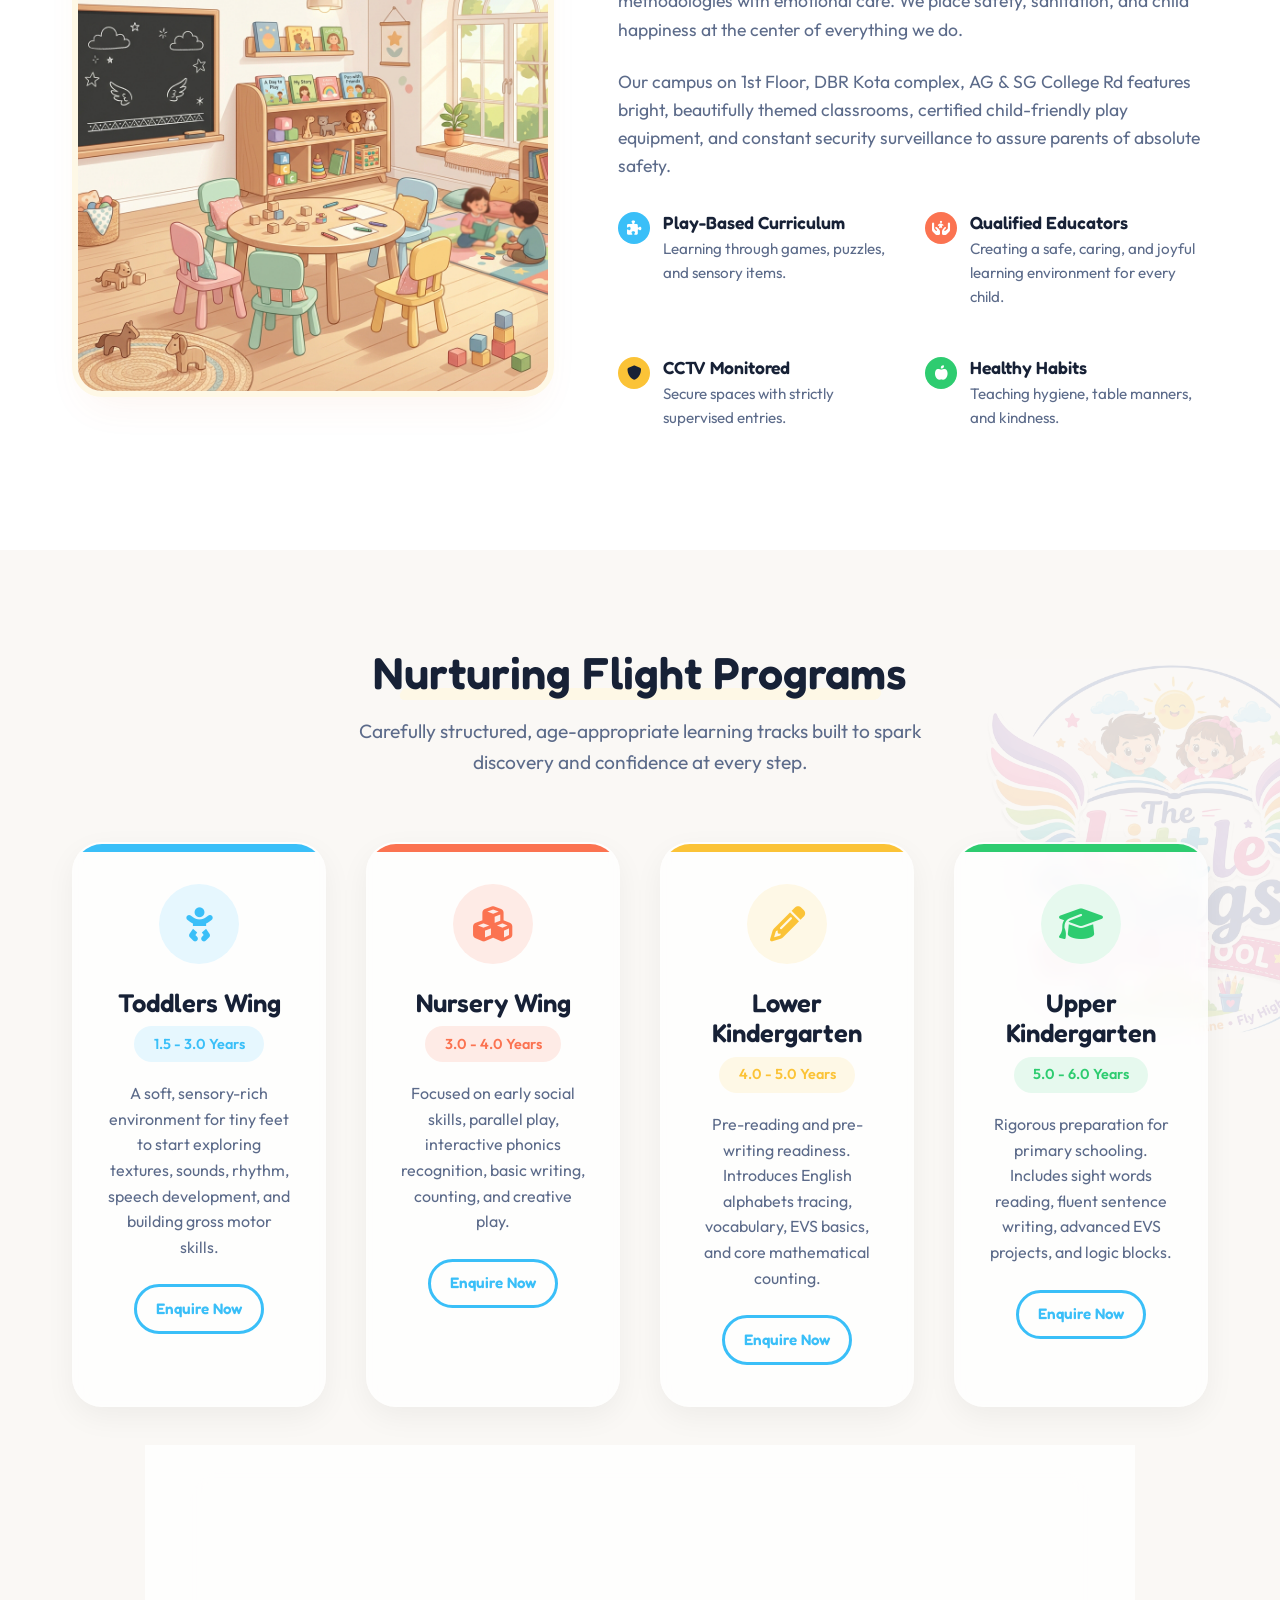
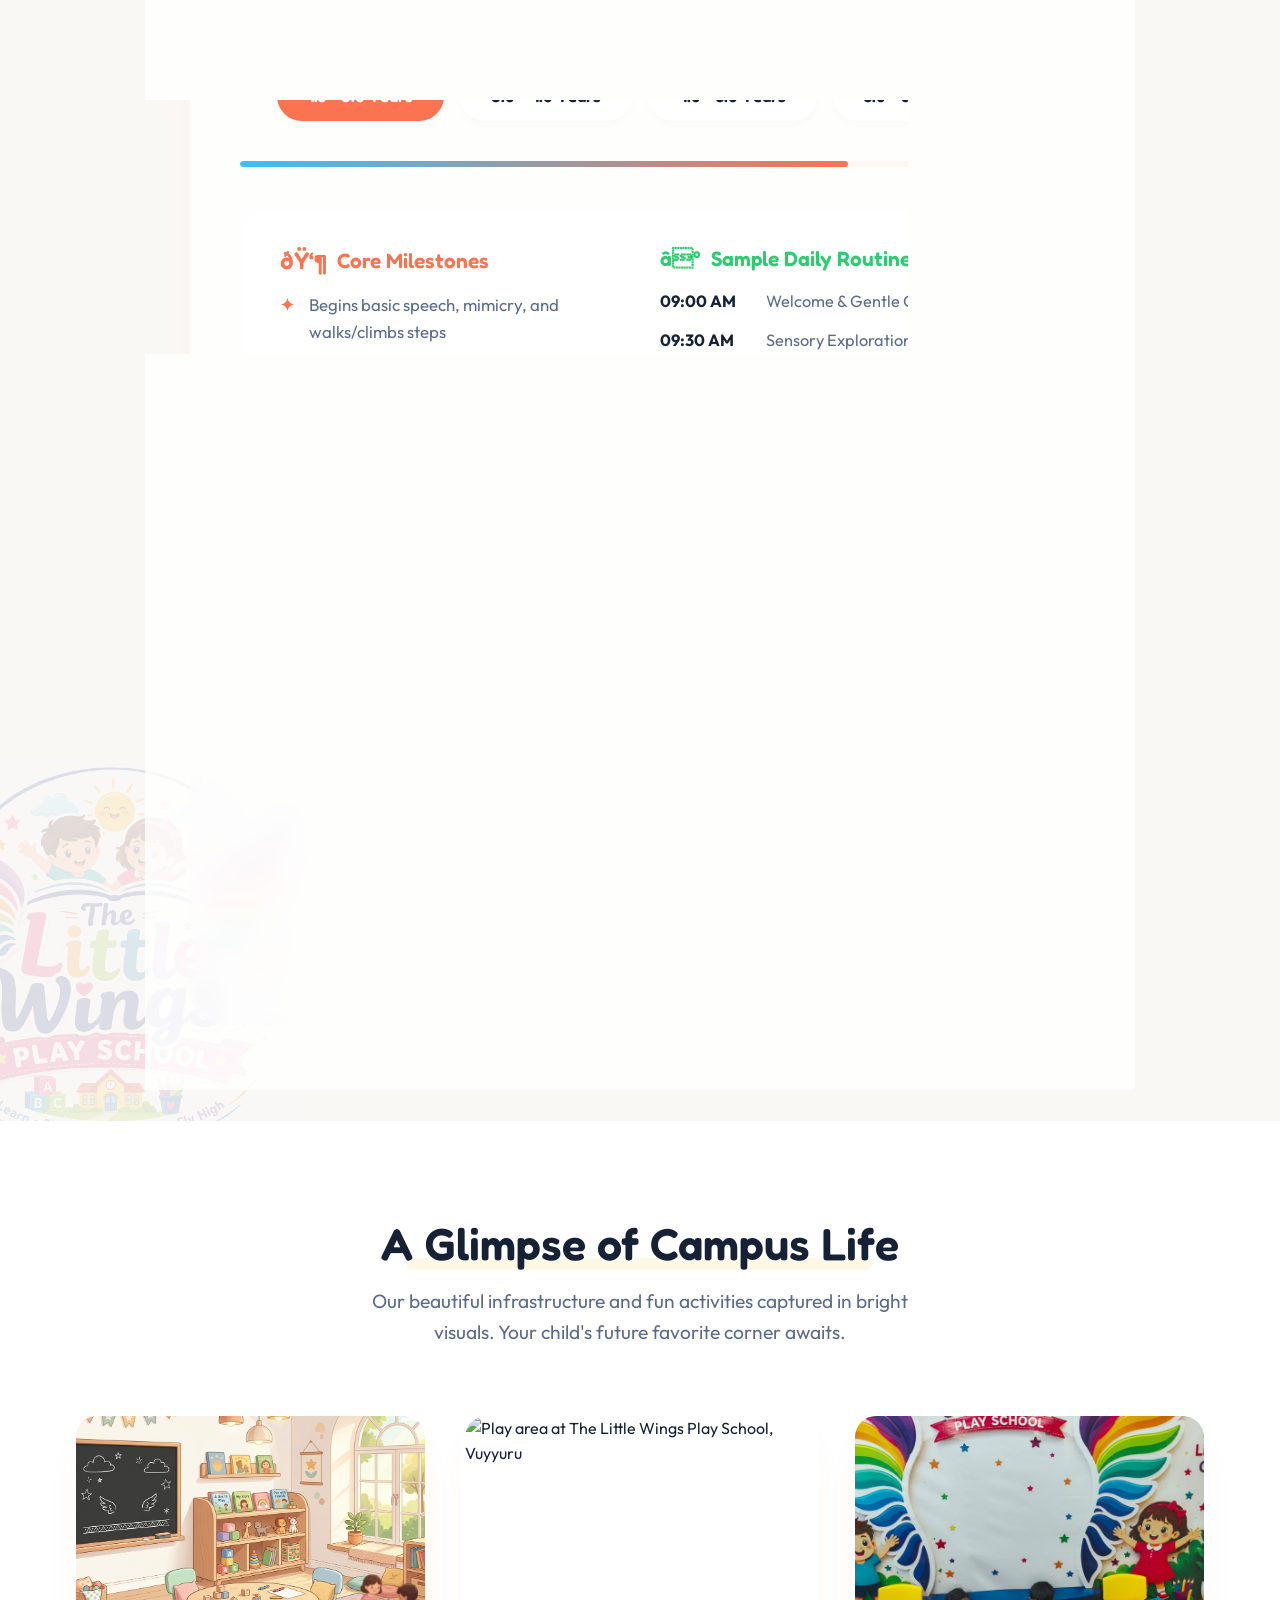
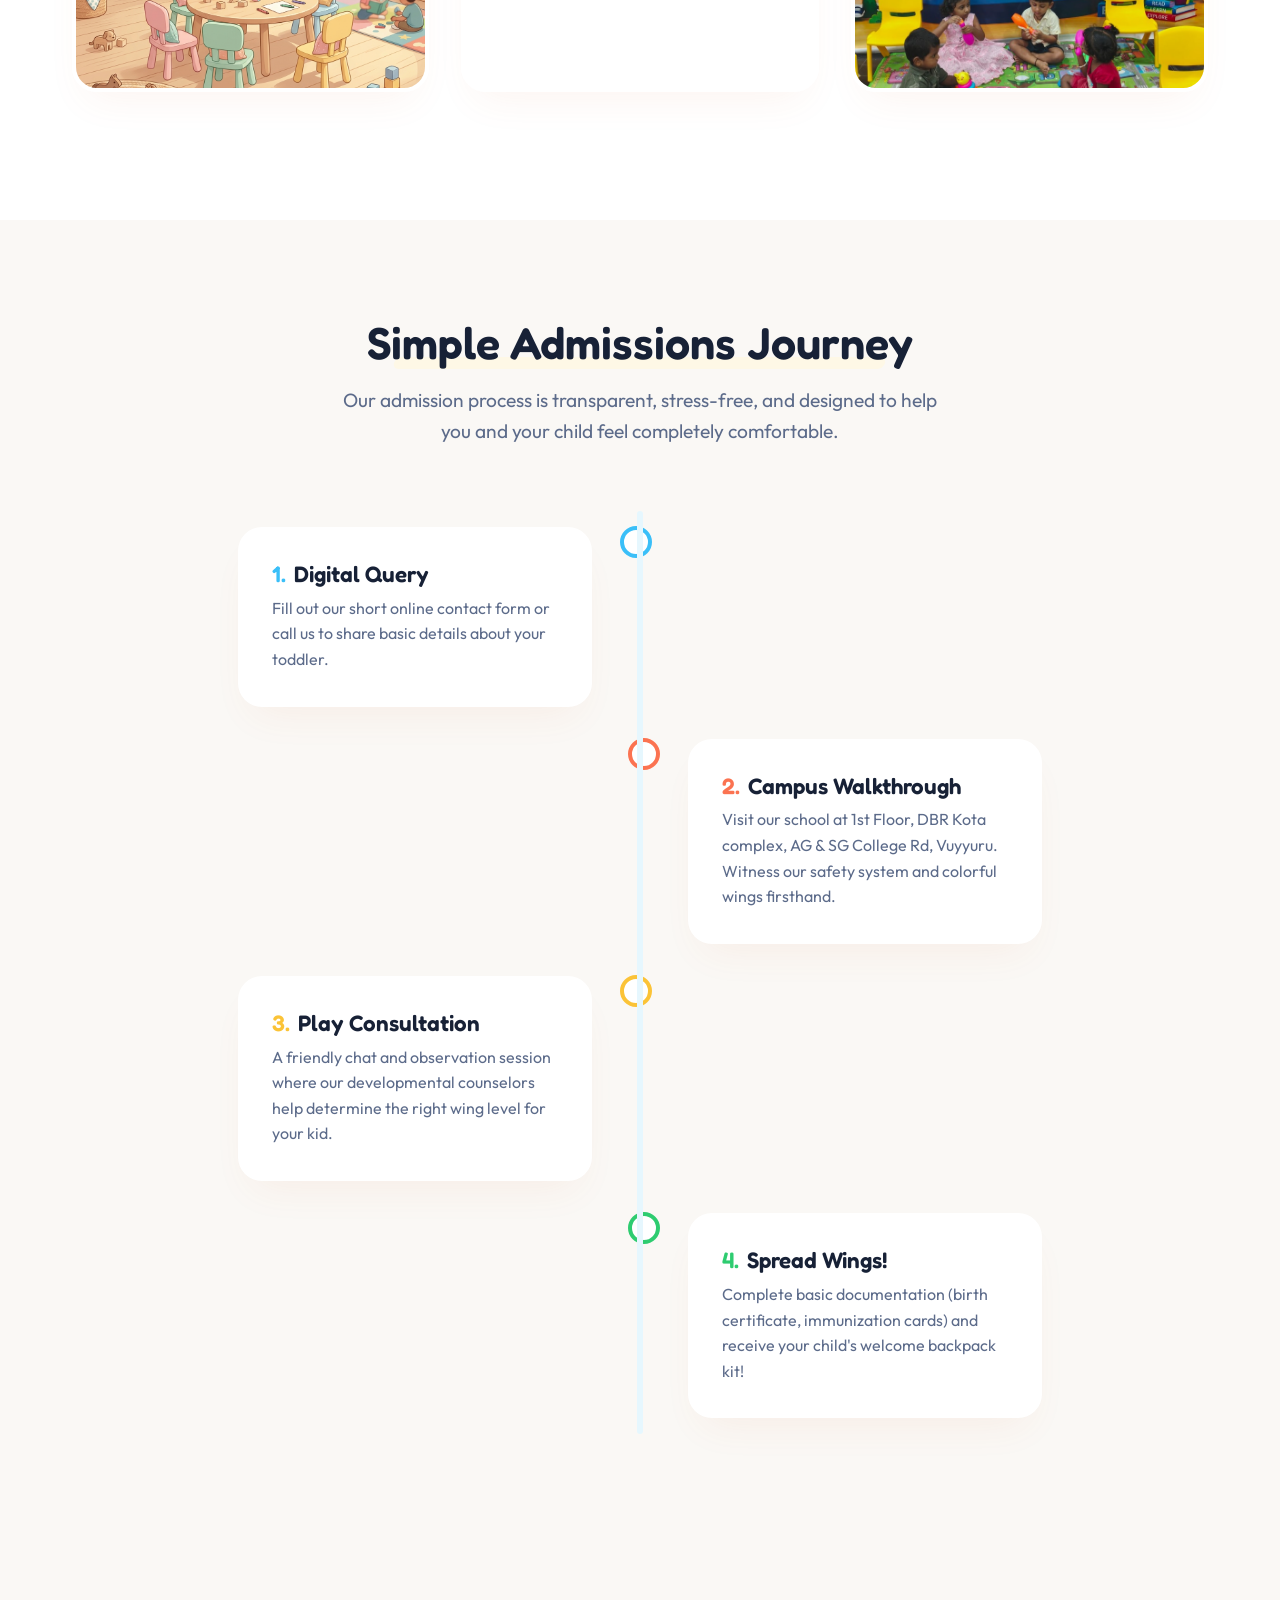
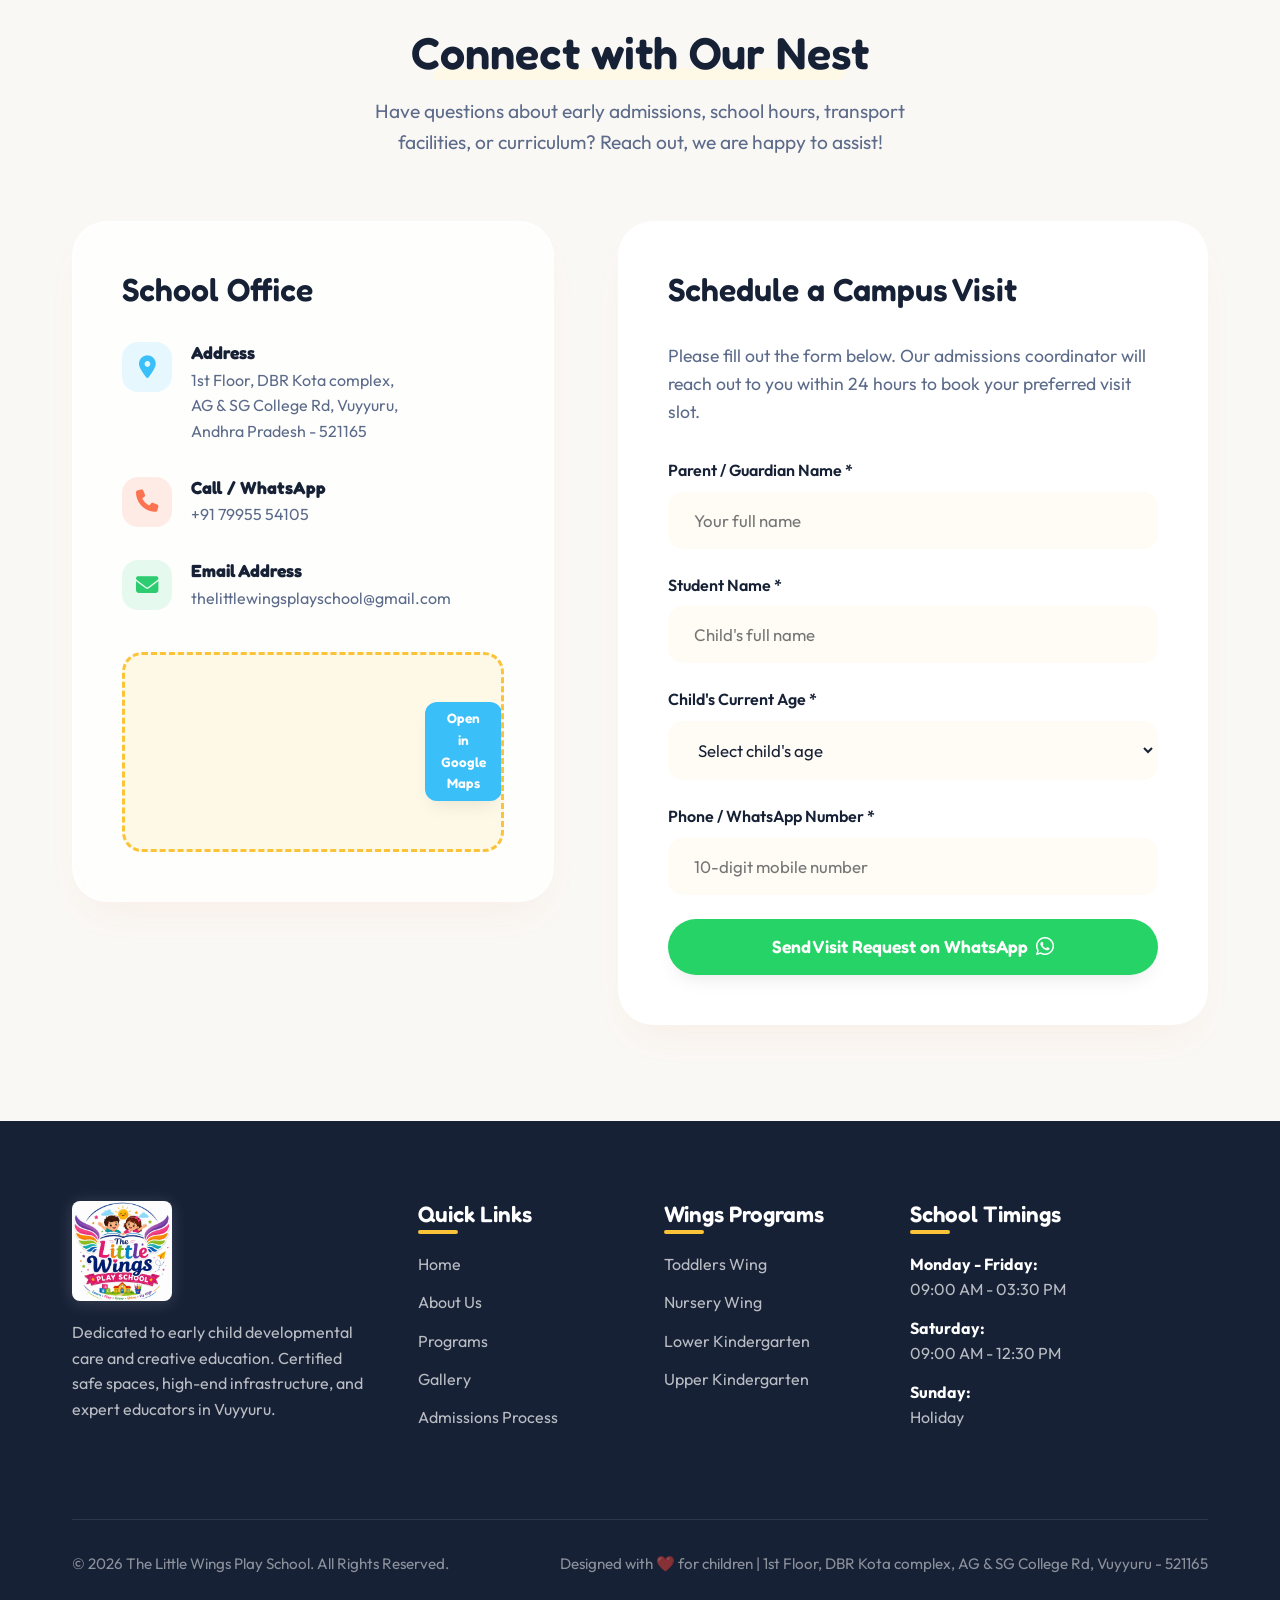
==== commit e4a471e2: "Add files via upload" ====
--- a/index.html
+++ b/index.html
@@ -1,26 +1,35 @@
-﻿<!DOCTYPE html>
+<!DOCTYPE html>
 <html lang="en">
 <head>
   <meta charset="UTF-8">
   <meta name="viewport" content="width=device-width, initial-scale=1.0">
   
   <!-- SEO Meta Tags -->
-  <title>The Little Wings Play School - Vuyyuru | Best Preschool & Playgroup</title>
+  <title>The Little Wings Play School, Vuyyuru | Play School, Nursery & Kindergarten Admissions 2026-27</title>
   <meta name="description" content="Welcome to The Little Wings Play School in Vuyyuru. We offer safe, high-quality playgroups, nurseries, and kindergarten programs. Enroll your child today for premium play-based learning!">
   <meta name="keywords" content="preschool vuyyuru, play school vuyyuru, little wings vuyyuru, best play school in vuyyuru, kindergarten vuyyuru, kota complex playschool">
   <meta name="author" content="The Little Wings Play School">
+  <meta name="robots" content="index, follow">
+  <link rel="canonical" href="https://thelittlewingsplayschool.github.io/TheLittleWingsPlaySchool/">
+  <link rel="icon" type="image/jpeg" href="assets/logo.jpeg">
+  <link rel="apple-touch-icon" href="assets/logo.jpeg">
+  <meta name="geo.region" content="IN-AP">
+  <meta name="geo.placename" content="Vuyyuru">
   
   <!-- Open Graph / Facebook -->
   <meta property="og:type" content="website">
+  <meta property="og:url" content="https://thelittlewingsplayschool.github.io/TheLittleWingsPlaySchool/">
+  <meta property="og:site_name" content="The Little Wings Play School">
+  <meta property="og:locale" content="en_IN">
   <meta property="og:title" content="The Little Wings Play School - Vuyyuru">
   <meta property="og:description" content="Discover premium play-based learning at Vuyyuru's most trusted playschool. High-end campus, safety-first environment, and caring staff.">
-  <meta property="og:image" content="assets/hero-play.png">
+  <meta property="og:image" content="https://thelittlewingsplayschool.github.io/TheLittleWingsPlaySchool/assets/real_play1.jpg">
   
   <!-- Twitter -->
   <meta property="twitter:card" content="summary_large_image">
   <meta property="twitter:title" content="The Little Wings Play School - Vuyyuru">
   <meta property="twitter:description" content="Premium playschool and kindergarten education at Kota Complex AG & SG College Road, Vuyyuru.">
-  <meta property="twitter:image" content="assets/hero-play.png">
+  <meta property="twitter:image" content="https://thelittlewingsplayschool.github.io/TheLittleWingsPlaySchool/assets/real_play1.jpg">
 
   <!-- Icons & Typography -->
   <link rel="stylesheet" href="https://cdnjs.cloudflare.com/ajax/libs/font-awesome/6.4.0/css/all.min.css">
@@ -30,13 +39,15 @@
   <script type="application/ld+json">
   {
     "@context": "https://schema.org",
-    "@type": "Preschool",
+    "@type": ["Preschool", "ChildCare"],
     "name": "The Little Wings Play School",
-    "image": "assets/hero-play.png",
-    "@id": "https://www.littlewingsplayschoolvuyyuru.com/#playschool",
-    "url": "https://www.littlewingsplayschoolvuyyuru.com",
+    "description": "Play school, nursery and kindergarten in Vuyyuru, Andhra Pradesh. Toddlers wing (1.5-3 years), Nursery, LKG and UKG with play-based learning and CCTV-monitored campus.",
+    "image": "https://thelittlewingsplayschool.github.io/TheLittleWingsPlaySchool/assets/real_play1.jpg",
+    "logo": "https://thelittlewingsplayschool.github.io/TheLittleWingsPlaySchool/assets/logo.jpeg",
+    "@id": "https://thelittlewingsplayschool.github.io/TheLittleWingsPlaySchool/#playschool",
+    "url": "https://thelittlewingsplayschool.github.io/TheLittleWingsPlaySchool/",
     "telephone": "+917995554105",
-    "priceRange": "$$",
+    "email": "thelittlewingsplayschool@gmail.com",
     "address": {
       "@type": "PostalAddress",
       "streetAddress": "1st Floor, DBR Kota complex, AG & SG College Rd",
@@ -47,22 +58,25 @@
     },
     "geo": {
       "@type": "GeoCoordinates",
-      "latitude": 16.3687,
-      "longitude": 80.8441
+      "latitude": 16.36194,
+      "longitude": 80.84131
     },
-    "openingHoursSpecification": {
-      "@type": "OpeningHoursSpecification",
-      "dayOfWeek": [
-        "Monday",
-        "Tuesday",
-        "Wednesday",
-        "Thursday",
-        "Friday",
-        "Saturday"
-      ],
-      "opens": "09:00",
-      "closes": "15:30"
-    }
+    "hasMap": "https://maps.google.com/?q=9R6R%2BQG+Vuyyuru%2C+Andhra+Pradesh",
+    "areaServed": "Vuyyuru, Krishna District, Andhra Pradesh",
+    "openingHoursSpecification": [
+      {
+        "@type": "OpeningHoursSpecification",
+        "dayOfWeek": ["Monday","Tuesday","Wednesday","Thursday","Friday"],
+        "opens": "09:00",
+        "closes": "15:30"
+      },
+      {
+        "@type": "OpeningHoursSpecification",
+        "dayOfWeek": "Saturday",
+        "opens": "09:00",
+        "closes": "12:30"
+      }
+    ]
   }
   </script>
 </head>
@@ -123,15 +137,15 @@
       <div class="hero-grid">
         <div class="hero-content">
           <div class="admissions-badge reveal"><i class="fa-solid fa-graduation-cap"></i> Admissions Open 2026 - 2027</div>
-          <h1>Admissions Open: Where Learning Begins with Love and Caring</h1>
-          <p>The premium, secure and joyful play school in Vuyyuru designed to nurture creativity, build confidence, and foster lifelong learning in your child through play-based discovery.</p>
+          <h1>The Little Wings Play School in Vuyyuru: Admissions Open 2026-27</h1>
+          <p>Where learning begins with love and caring. A safe, joyful play school, nursery and kindergarten in Vuyyuru designed to nurture creativity, build confidence, and foster lifelong learning in your child through play-based discovery.</p>
           <div class="hero-buttons">
             <a href="#contact" class="btn btn-coral">Schedule a Tour <i class="fa-solid fa-calendar-days" style="margin-left: 8px;"></i></a>
             <a href="#programs" class="btn btn-outline">Explore Programs <i class="fa-solid fa-arrow-down" style="margin-left: 8px;"></i></a>
           </div>
         </div>
         <div class="hero-image-container">
-          <img src="assets/real_play1.jpg" alt="Happy Children Playing" class="hero-img">
+          <img src="assets/real_play1.jpg" alt="Children playing and learning at The Little Wings Play School, Vuyyuru" class="hero-img">
           <div class="badge-float badge-1">
             <i class="fa-solid fa-heart"></i>
             <span>Loving Care</span>
@@ -175,7 +189,7 @@
 
       <div class="about-grid">
         <div class="about-image reveal" style="transition-delay: 0.1s;">
-          <img src="assets/classroom.png" alt="Preschool Classroom Interior" class="about-img">
+          <img src="assets/classroom.png" alt="Bright preschool classroom at The Little Wings Play School, Vuyyuru" class="about-img">
         </div>
         <div class="about-content reveal" style="transition-delay: 0.2s;">
           <h3>A Nest Crafted with Love</h3>
@@ -378,19 +392,19 @@
 
       <div class="gallery-grid">
         <div class="gallery-item reveal" style="transition-delay: 0.1s;">
-          <img src="assets/classroom.png" alt="Classroom Area">
+          <img src="assets/classroom.png" alt="Classroom at The Little Wings Play School, Vuyyuru">
           <div class="gallery-overlay">
             <h4>Modern Interactive Classrooms</h4>
           </div>
         </div>
         <div class="gallery-item reveal" style="transition-delay: 0.2s;">
-          <img src="assets/outdoor-play.png" alt="Playground Area">
+          <img src="assets/outdoor-play.png" alt="Play area at The Little Wings Play School, Vuyyuru">
           <div class="gallery-overlay">
             <h4>Caring Playgrounds</h4>
           </div>
         </div>
         <div class="gallery-item reveal" style="transition-delay: 0.3s;">
-          <img src="assets/real_play1.jpg" alt="Activity Lounge">
+          <img src="assets/real_play1.jpg" alt="Children enjoying activities at The Little Wings Play School, Vuyyuru">
           <div class="gallery-overlay">
             <h4>Creative Activity Hub</h4>
           </div>
@@ -483,13 +497,9 @@
           </div>
 
           <!-- Custom styled Map Placeholder -->
-          <div class="map-placeholder">
-            <div class="map-placeholder-content">
-              <i class="fa-solid fa-map-pin"></i>
-              <h4 style="font-family: var(--font-heading); color: var(--text-main); font-weight: 600;">The Little Wings Play School</h4>
-              <p style="font-size: 0.9rem; color: var(--text-light);">1st Floor, DBR Kota complex, Vuyyuru<br>(Plus Code: 9R6R+QG)</p>
-              <a href="https://maps.google.com/?q=9R6R%2BQG+Vuyyuru%2C+Andhra+Pradesh" target="_blank" class="btn btn-sky" style="padding: 0.4rem 1rem; font-size: 0.85rem; margin-top: 0.5rem; border-radius: 12px;">Open in Google Maps</a>
-            </div>
+          <div class="map-placeholder" style="padding:0; overflow:hidden;">
+            <iframe title="The Little Wings Play School location on Google Maps" src="https://maps.google.com/maps?q=9R6R%2BQG%20Vuyyuru%2C%20Andhra%20Pradesh&z=17&output=embed" width="100%" height="280" style="border:0;" loading="lazy" referrerpolicy="no-referrer-when-downgrade" allowfullscreen></iframe>
+            <div style="padding:0.6rem; text-align:center;"><a href="https://maps.google.com/?q=9R6R%2BQG+Vuyyuru%2C+Andhra+Pradesh" target="_blank" rel="noopener" class="btn btn-sky" style="padding:0.4rem 1rem; font-size:0.85rem; border-radius:12px;">Open in Google Maps</a></div>
           </div>
         </div>
 
@@ -547,9 +557,6 @@
           </div>
           <p>Dedicated to early child developmental care and creative education. Certified safe spaces, high-end infrastructure, and expert educators in Vuyyuru.</p>
           <div class="social-links">
-            <a href="#" class="social-icon" aria-label="Facebook"><i class="fa-brands fa-facebook-f"></i></a>
-            <a href="#" class="social-icon" aria-label="Instagram"><i class="fa-brands fa-instagram"></i></a>
-            <a href="#" class="social-icon" aria-label="YouTube"><i class="fa-brands fa-youtube"></i></a>
           </div>
         </div>
         
@@ -584,7 +591,7 @@
       
       <div class="footer-bottom">
         <div>&copy; 2026 The Little Wings Play School. All Rights Reserved.</div>
-        <div>Designed with â¤ï¸ for children | 1st Floor, DBR Kota complex, AG & SG College Rd, Vuyyuru - 521165</div>
+        <div>Designed with &#10084;&#65039; for children | 1st Floor, DBR Kota complex, AG & SG College Rd, Vuyyuru - 521165</div>
       </div>
     </div>
   </footer>
@@ -619,7 +626,7 @@
         <!-- Language Selector Pill -->
         <div class="ai-lang-pill">
           <button id="lang-btn-en" class="lang-pill-btn active">English</button>
-          <button id="lang-btn-te" class="lang-pill-btn">à°¤à±†à°²à±à°—à±</button>
+          <button id="lang-btn-te" class="lang-pill-btn">&#3108;&#3142;&#3122;&#3137;&#3095;&#3137;</button>
         </div>
       </div>
 
--- a/style.css
+++ b/style.css
@@ -2363,4 +2363,12 @@
   transform: translateY(-50%) !important;
   white-space: nowrap !important;
   pointer-events: none !important;
-}+}
+/* WATERMARK BACKGROUND BEHIND PROGRAM CARDS */
+#programs { position: relative !important; background-color: #faf8f5 !important; overflow: hidden !important; }
+#programs::before { content: '' !important; position: absolute !important; bottom: -20px !important; left: -80px !important; width: 380px !important; height: 380px !important; background: url('assets/logo.jpeg') no-repeat center center / contain !important; opacity: 0.12 !important; pointer-events: none !important; z-index: 0 !important; }
+#programs::after { content: '' !important; position: absolute !important; top: 5% !important; right: -80px !important; width: 380px !important; height: 380px !important; background: url('assets/logo.jpeg') no-repeat center center / contain !important; opacity: 0.12 !important; pointer-events: none !important; z-index: 0 !important; }
+#programs .container { position: relative !important; z-index: 1 !important; }
+
+/* ADJUSTED PHOTO HEIGHT & PERFECT FRAMING */
+#real-photos-gallery img, .real-photo-img { height: 420px !important; object-fit: cover !important; object-position: center top !important; }
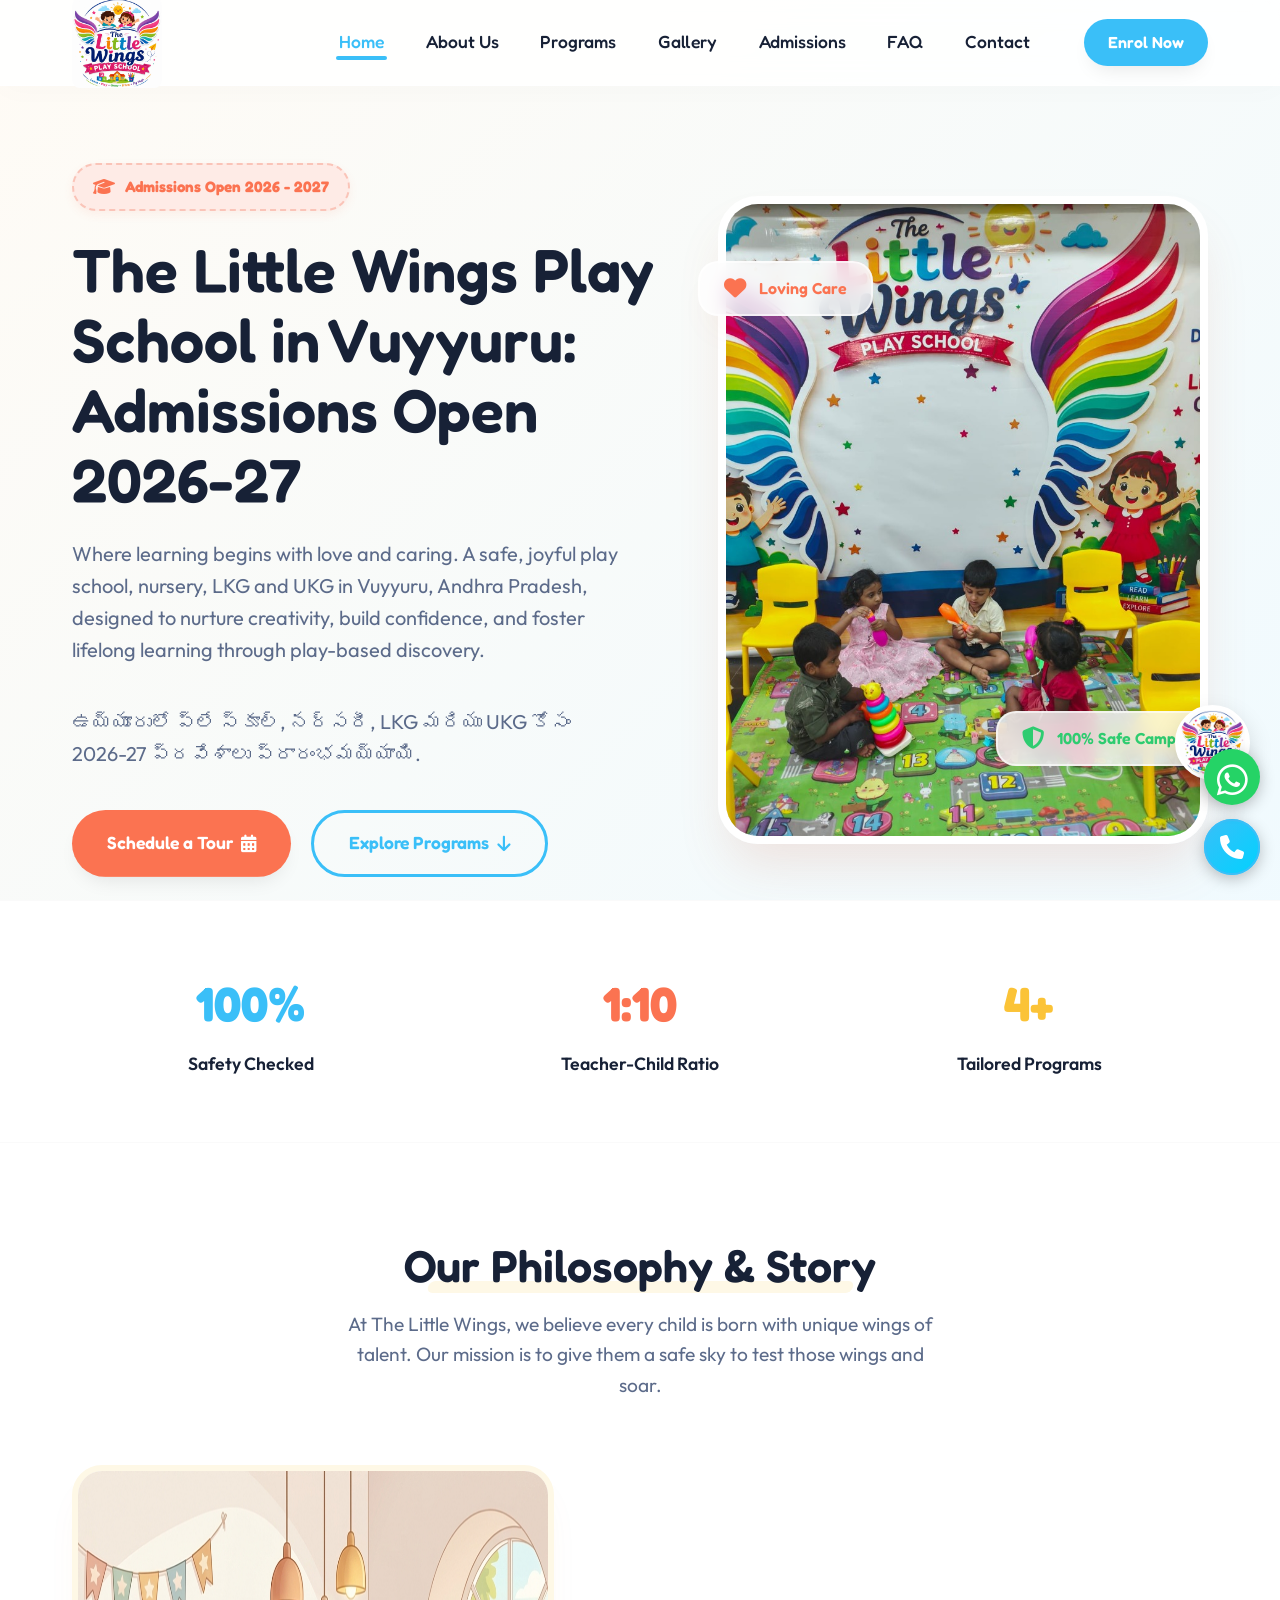
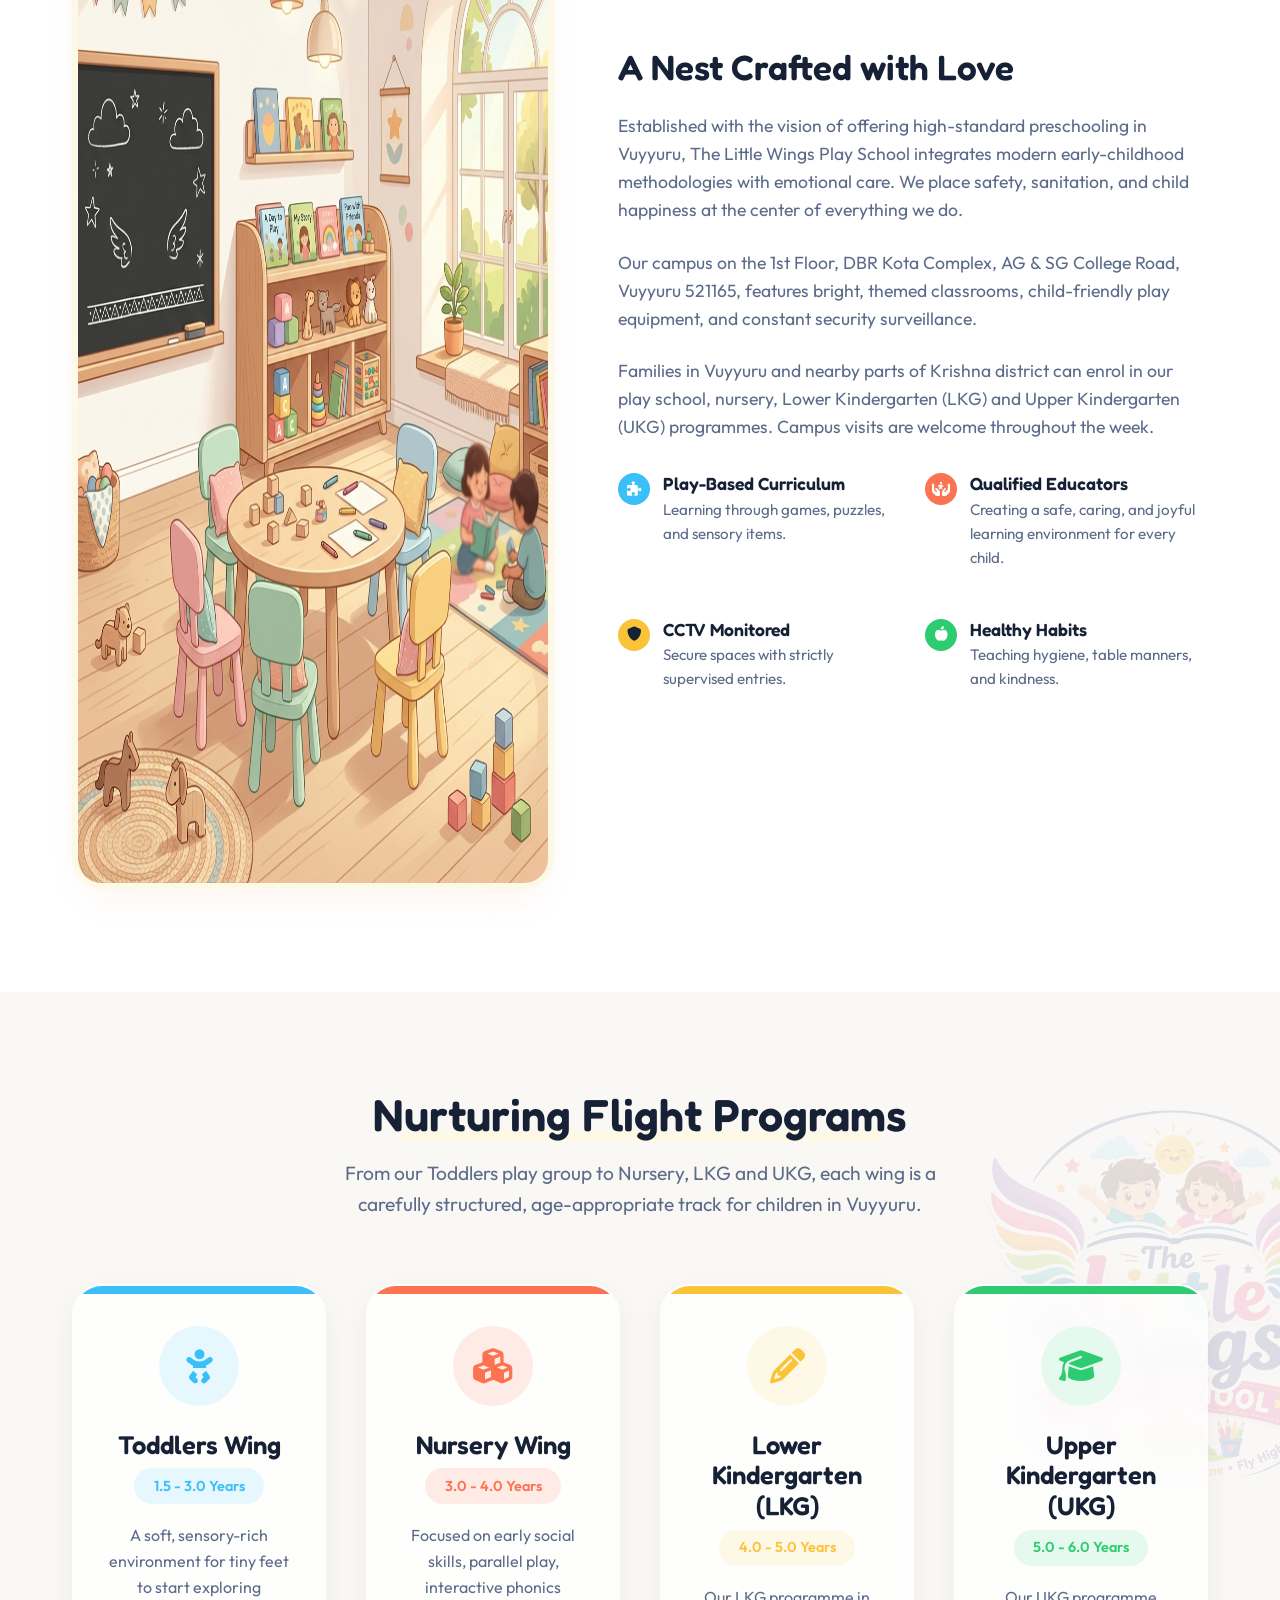
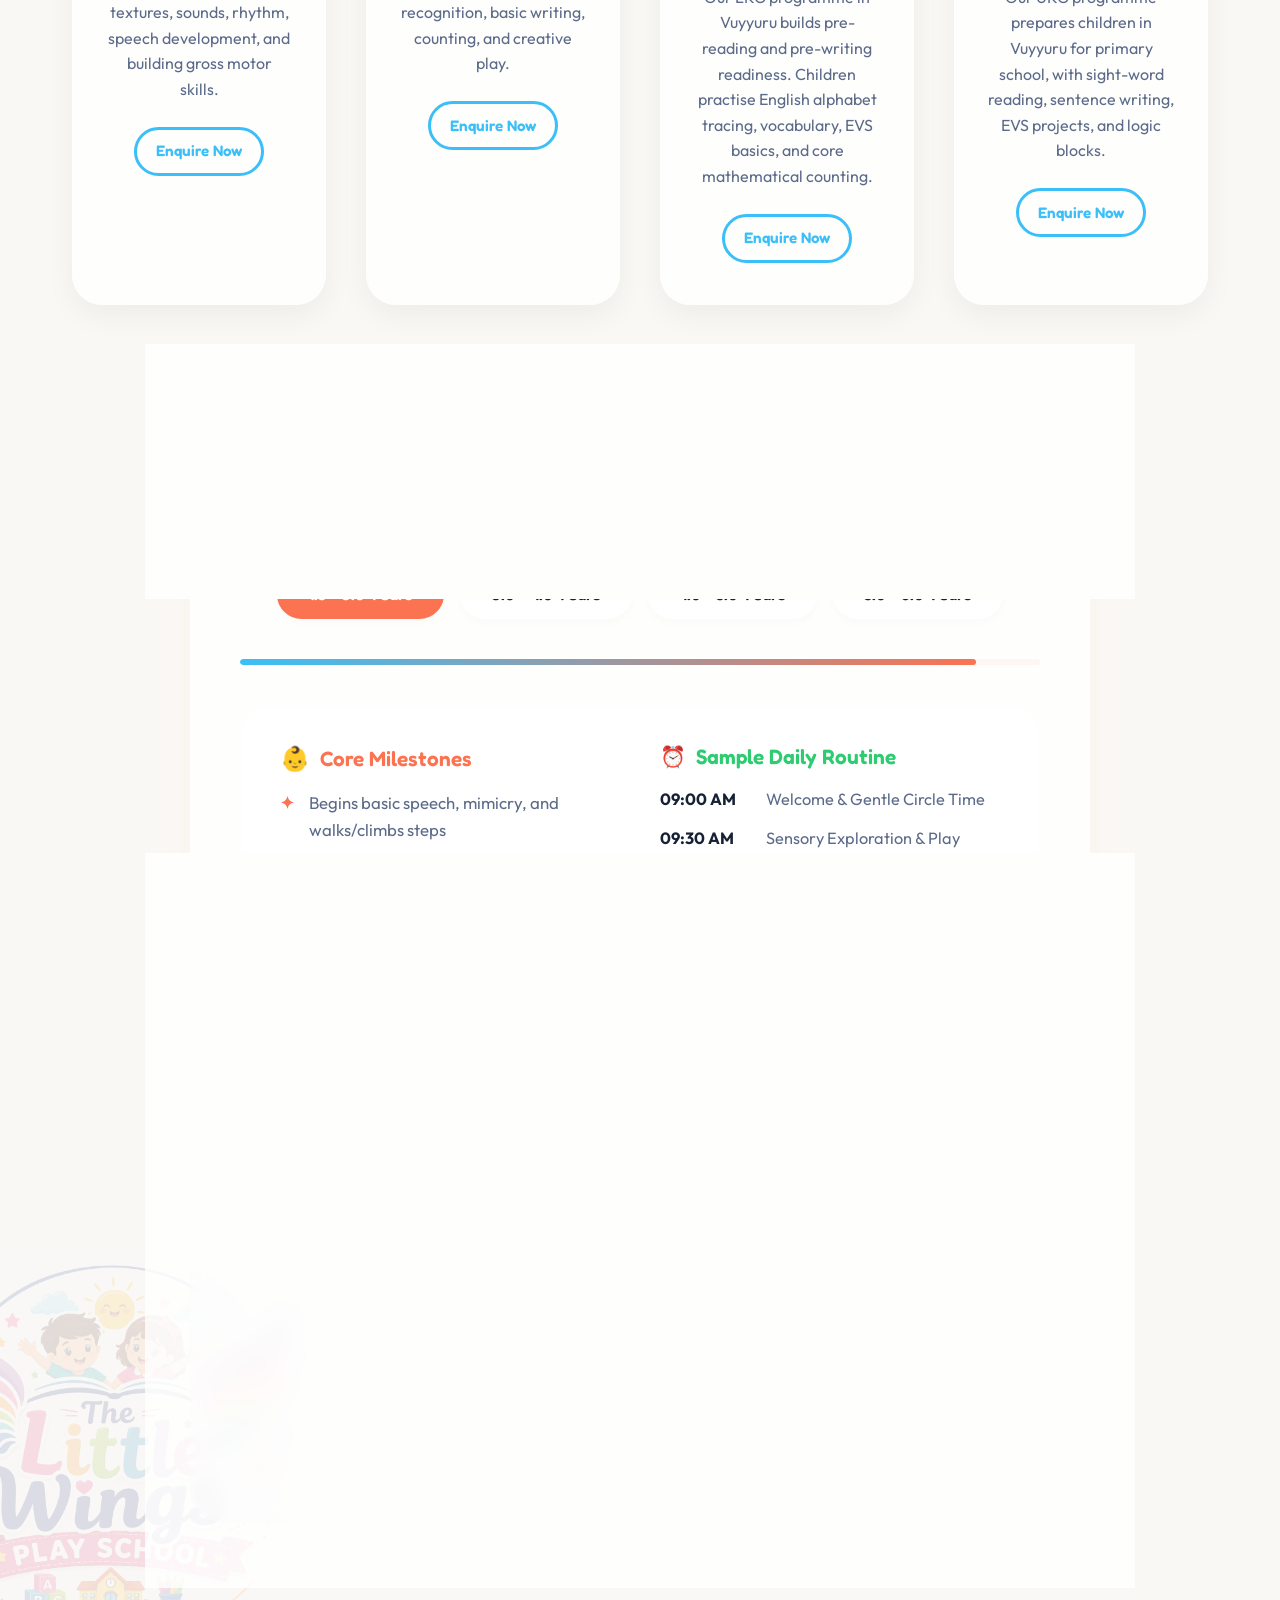
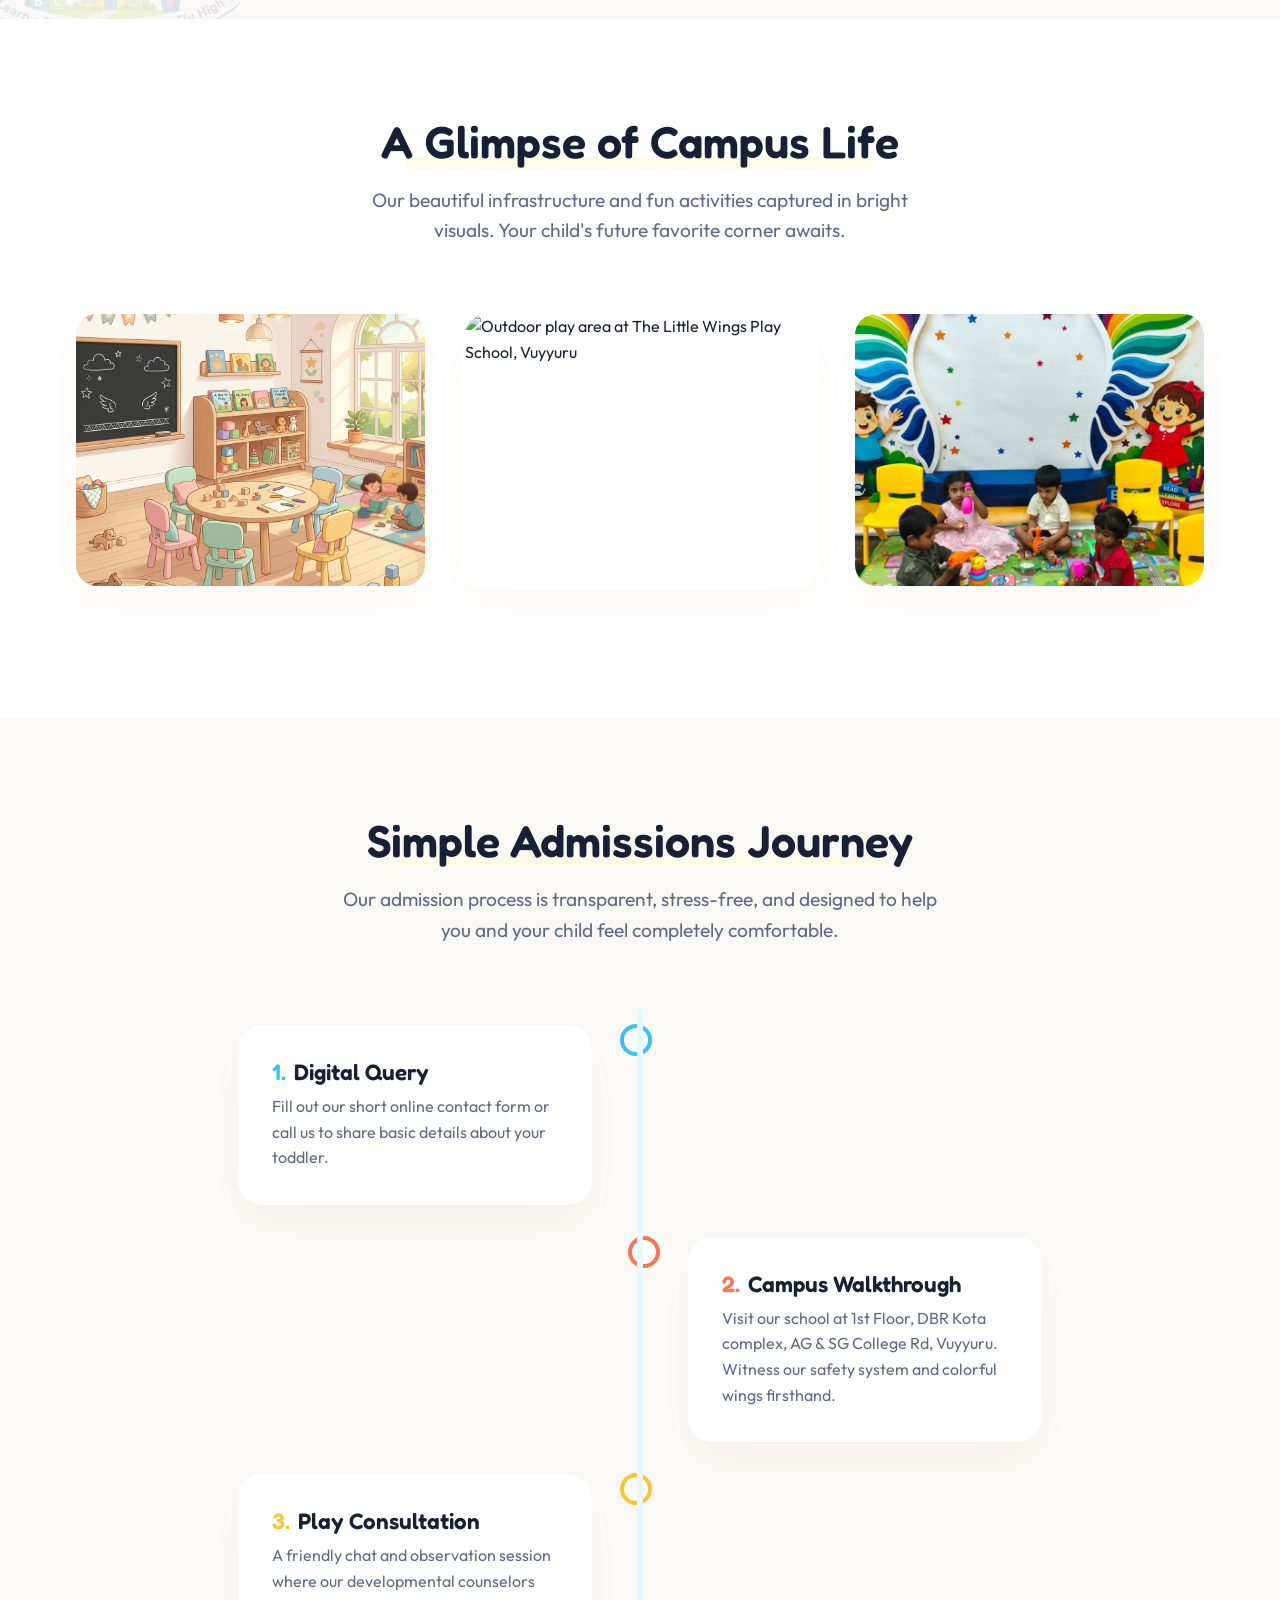
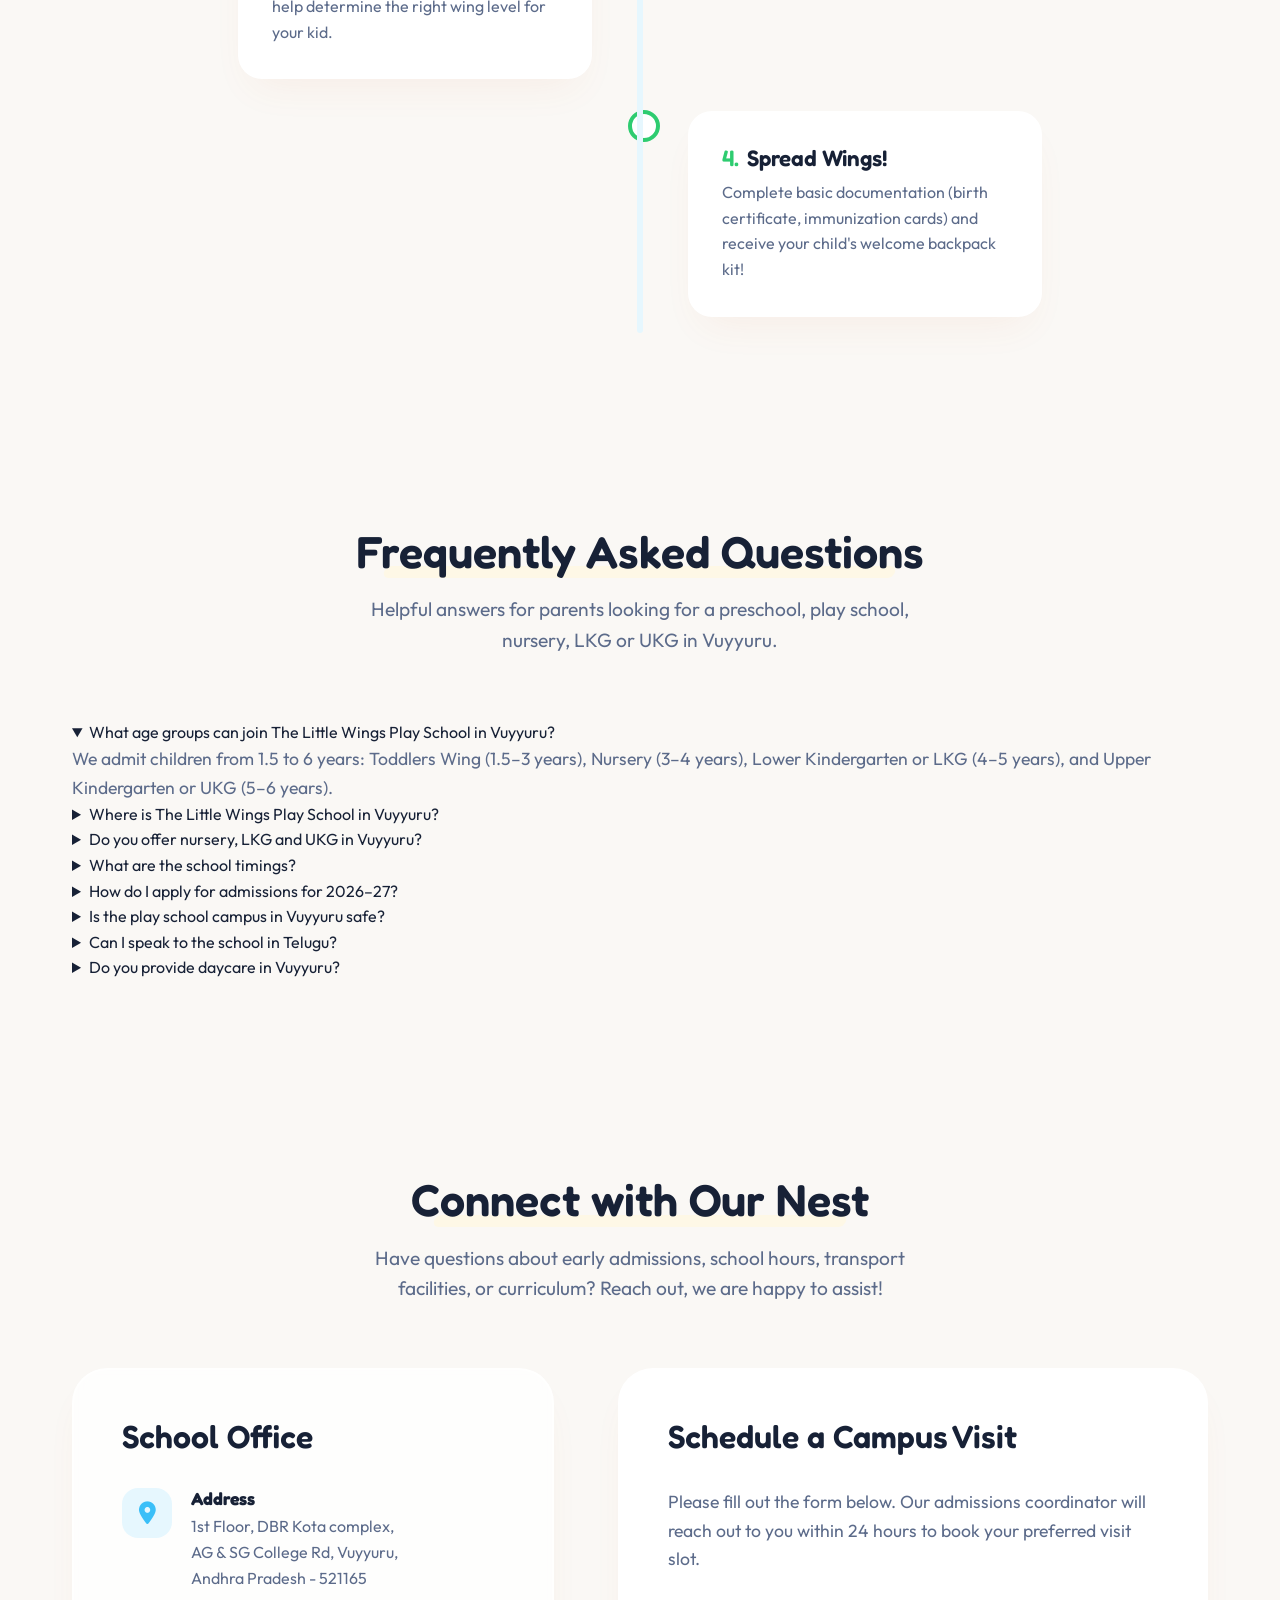
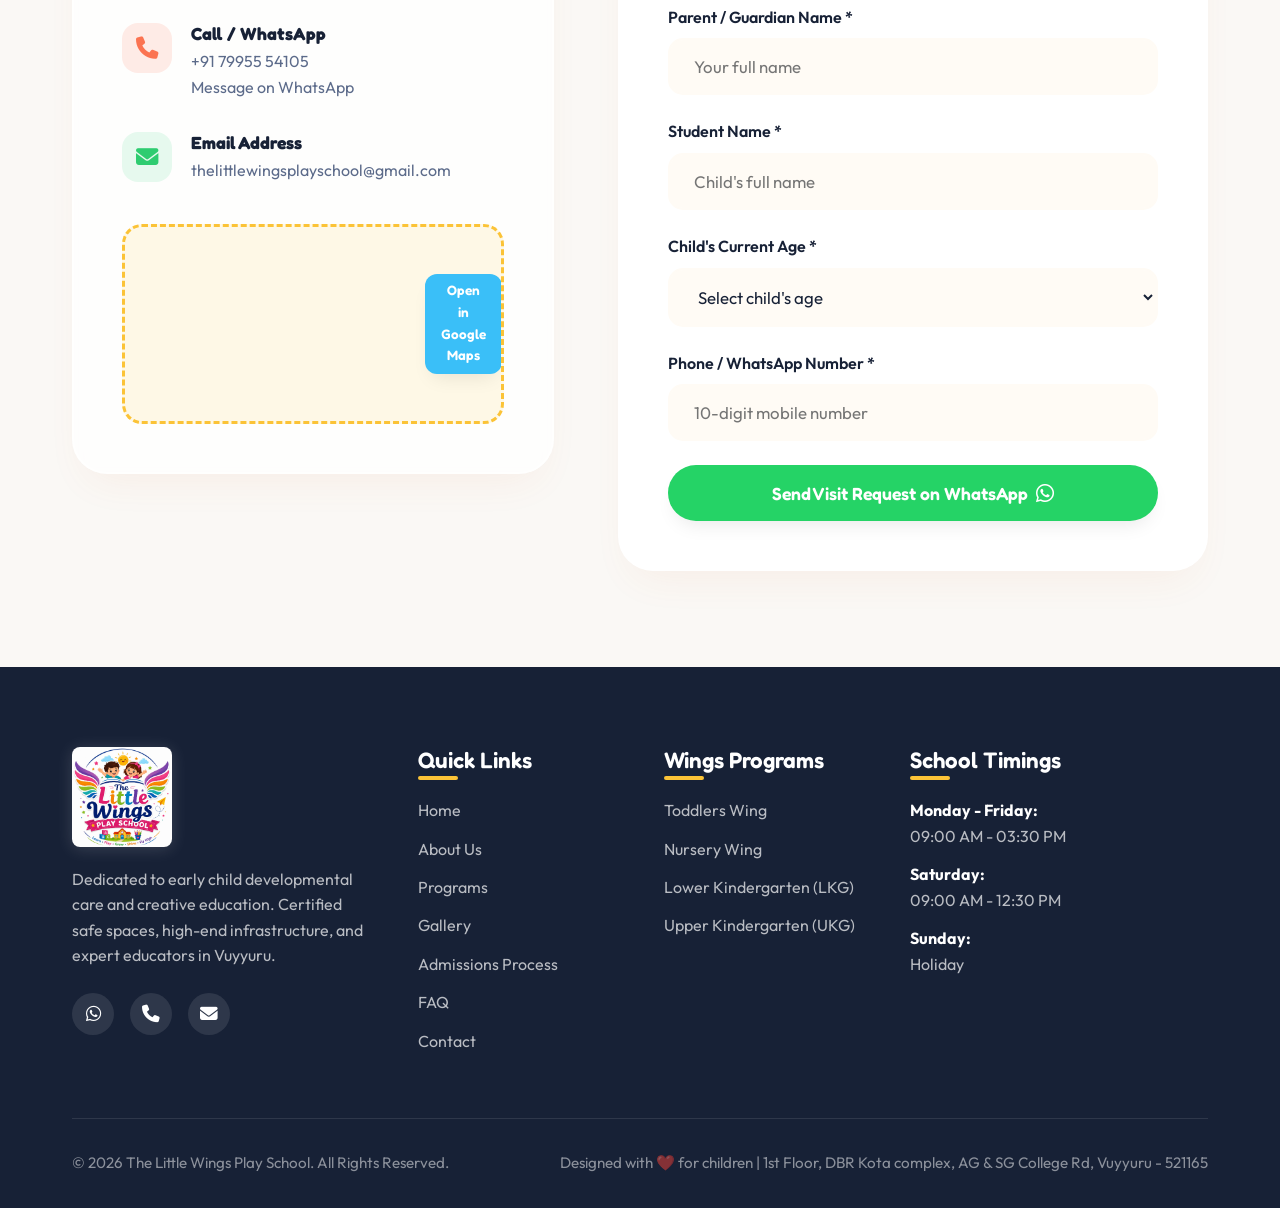
==== commit 37dd5f82: "Add files via upload" ====
--- a/index.html
+++ b/index.html
@@ -1,37 +1,47 @@
 <!DOCTYPE html>
-<html lang="en">
+<html lang="en-IN">
 <head>
+<meta name="google-site-verification" content="9iiQLpE7PowRRWiHZTcZXdVUwsBCSf07ebogL_UORuQ" />
   <meta charset="UTF-8">
   <meta name="viewport" content="width=device-width, initial-scale=1.0">
-  
+  <meta name="theme-color" content="#f96b4a">
+
   <!-- SEO Meta Tags -->
-  <title>The Little Wings Play School, Vuyyuru | Play School, Nursery & Kindergarten Admissions 2026-27</title>
-  <meta name="description" content="Welcome to The Little Wings Play School in Vuyyuru. We offer safe, high-quality playgroups, nurseries, and kindergarten programs. Enroll your child today for premium play-based learning!">
-  <meta name="keywords" content="preschool vuyyuru, play school vuyyuru, little wings vuyyuru, best play school in vuyyuru, kindergarten vuyyuru, kota complex playschool">
+  <title>The Little Wings Play School, Vuyyuru | Play School, Nursery, LKG &amp; UKG Admissions 2026-27</title>
+  <meta name="description" content="The Little Wings Play School in Vuyyuru, Andhra Pradesh 521165, offers play school, nursery, LKG and UKG for ages 1.5 to 6. Visit DBR Kota Complex, AG &amp; SG College Road, or call +91 79955 54105.">
+  <meta name="keywords" content="preschool in Vuyyuru, play school Vuyyuru, play school in Vuyyuru, nursery LKG UKG Vuyyuru, daycare Vuyyuru, kindergarten Vuyyuru, The Little Wings Play School Vuyyuru, Kota Complex playschool, AG SG College Road Vuyyuru, ఉయ్యూరు ప్లే స్కూల్">
   <meta name="author" content="The Little Wings Play School">
   <meta name="robots" content="index, follow">
   <link rel="canonical" href="https://thelittlewingsplayschool.github.io/TheLittleWingsPlaySchool/">
-  <link rel="icon" type="image/jpeg" href="assets/logo.jpeg">
-  <link rel="apple-touch-icon" href="assets/logo.jpeg">
+  <link rel="icon" type="image/jpeg" href="assets/logo-icon.jpeg">
+  <link rel="apple-touch-icon" href="assets/logo-icon.jpeg">
   <meta name="geo.region" content="IN-AP">
   <meta name="geo.placename" content="Vuyyuru">
-  
+  <meta name="geo.position" content="16.36194;80.84131">
+  <meta name="ICBM" content="16.36194, 80.84131">
+
   <!-- Open Graph / Facebook -->
   <meta property="og:type" content="website">
   <meta property="og:url" content="https://thelittlewingsplayschool.github.io/TheLittleWingsPlaySchool/">
   <meta property="og:site_name" content="The Little Wings Play School">
   <meta property="og:locale" content="en_IN">
-  <meta property="og:title" content="The Little Wings Play School - Vuyyuru">
-  <meta property="og:description" content="Discover premium play-based learning at Vuyyuru's most trusted playschool. High-end campus, safety-first environment, and caring staff.">
+  <meta property="og:title" content="The Little Wings Play School, Vuyyuru | Play School, Nursery, LKG &amp; UKG">
+  <meta property="og:description" content="Play school, nursery, LKG and UKG in Vuyyuru, Andhra Pradesh. Safe, play-based learning at DBR Kota Complex, AG &amp; SG College Road. Admissions open 2026-27.">
   <meta property="og:image" content="https://thelittlewingsplayschool.github.io/TheLittleWingsPlaySchool/assets/real_play1.jpg">
-  
+  <meta property="og:image:width" content="768">
+  <meta property="og:image:height" content="1024">
+  <meta property="og:image:alt" content="Children playing and learning at The Little Wings Play School in Vuyyuru">
+
   <!-- Twitter -->
-  <meta property="twitter:card" content="summary_large_image">
-  <meta property="twitter:title" content="The Little Wings Play School - Vuyyuru">
-  <meta property="twitter:description" content="Premium playschool and kindergarten education at Kota Complex AG & SG College Road, Vuyyuru.">
-  <meta property="twitter:image" content="https://thelittlewingsplayschool.github.io/TheLittleWingsPlaySchool/assets/real_play1.jpg">
-
-  <!-- Icons & Typography -->
+  <meta name="twitter:card" content="summary_large_image">
+  <meta name="twitter:title" content="The Little Wings Play School, Vuyyuru | Play School, Nursery, LKG &amp; UKG">
+  <meta name="twitter:description" content="Play school, nursery, LKG and UKG at DBR Kota Complex, AG &amp; SG College Road, Vuyyuru, Andhra Pradesh 521165.">
+  <meta name="twitter:image" content="https://thelittlewingsplayschool.github.io/TheLittleWingsPlaySchool/assets/real_play1.jpg">
+
+  <link rel="preconnect" href="https://fonts.googleapis.com">
+  <link rel="preconnect" href="https://fonts.gstatic.com" crossorigin>
+  <link rel="preconnect" href="https://cdnjs.cloudflare.com">
+  <link rel="preload" as="image" href="assets/real_play1.jpg">
   <link rel="stylesheet" href="https://cdnjs.cloudflare.com/ajax/libs/font-awesome/6.4.0/css/all.min.css">
   <link rel="stylesheet" href="style.css">
 
@@ -41,13 +51,20 @@
     "@context": "https://schema.org",
     "@type": ["Preschool", "ChildCare"],
     "name": "The Little Wings Play School",
-    "description": "Play school, nursery and kindergarten in Vuyyuru, Andhra Pradesh. Toddlers wing (1.5-3 years), Nursery, LKG and UKG with play-based learning and CCTV-monitored campus.",
-    "image": "https://thelittlewingsplayschool.github.io/TheLittleWingsPlaySchool/assets/real_play1.jpg",
+    "alternateName": ["Little Wings Play School Vuyyuru", "The Little Wings Play School Vuyyuru"],
+    "description": "Play school, nursery, LKG and UKG in Vuyyuru, Andhra Pradesh 521165. Toddlers wing (1.5-3 years), Nursery, Lower Kindergarten and Upper Kindergarten with play-based learning and a CCTV-monitored campus on AG and SG College Road.",
+    "image": [
+      "https://thelittlewingsplayschool.github.io/TheLittleWingsPlaySchool/assets/real_play1.jpg",
+      "https://thelittlewingsplayschool.github.io/TheLittleWingsPlaySchool/assets/real_play2.jpg",
+      "https://thelittlewingsplayschool.github.io/TheLittleWingsPlaySchool/assets/classroom.png"
+    ],
     "logo": "https://thelittlewingsplayschool.github.io/TheLittleWingsPlaySchool/assets/logo.jpeg",
     "@id": "https://thelittlewingsplayschool.github.io/TheLittleWingsPlaySchool/#playschool",
     "url": "https://thelittlewingsplayschool.github.io/TheLittleWingsPlaySchool/",
     "telephone": "+917995554105",
     "email": "thelittlewingsplayschool@gmail.com",
+    "knowsLanguage": ["en", "te"],
+    "sameAs": ["https://www.instagram.com/thelittlewingsplayschool"],
     "address": {
       "@type": "PostalAddress",
       "streetAddress": "1st Floor, DBR Kota complex, AG & SG College Rd",
@@ -62,7 +79,14 @@
       "longitude": 80.84131
     },
     "hasMap": "https://maps.google.com/?q=9R6R%2BQG+Vuyyuru%2C+Andhra+Pradesh",
-    "areaServed": "Vuyyuru, Krishna District, Andhra Pradesh",
+    "areaServed": ["Vuyyuru", "Krishna District", "Andhra Pradesh"],
+    "contactPoint": {
+      "@type": "ContactPoint",
+      "telephone": "+917995554105",
+      "contactType": "Admissions",
+      "areaServed": "IN",
+      "availableLanguage": ["English", "Telugu"]
+    },
     "openingHoursSpecification": [
       {
         "@type": "OpeningHoursSpecification",
@@ -75,6 +99,88 @@
         "dayOfWeek": "Saturday",
         "opens": "09:00",
         "closes": "12:30"
+      }
+    ],
+    "hasOfferCatalog": {
+      "@type": "OfferCatalog",
+      "name": "Early years programmes in Vuyyuru",
+      "itemListElement": [
+        {"@type": "Offer", "itemOffered": {"@type": "Service", "name": "Toddlers Wing", "areaServed": "Vuyyuru", "description": "Play school programme for children aged 1.5 to 3 years."}},
+        {"@type": "Offer", "itemOffered": {"@type": "Service", "name": "Nursery Wing", "areaServed": "Vuyyuru", "description": "Nursery programme for children aged 3 to 4 years."}},
+        {"@type": "Offer", "itemOffered": {"@type": "Service", "name": "Lower Kindergarten (LKG)", "areaServed": "Vuyyuru", "description": "LKG programme for children aged 4 to 5 years."}},
+        {"@type": "Offer", "itemOffered": {"@type": "Service", "name": "Upper Kindergarten (UKG)", "areaServed": "Vuyyuru", "description": "UKG programme for children aged 5 to 6 years."}}
+      ]
+    }
+  }
+  </script>
+  <script type="application/ld+json">
+  {
+    "@context": "https://schema.org",
+    "@type": "FAQPage",
+    "mainEntity": [
+      {
+        "@type": "Question",
+        "name": "What age groups can join The Little Wings Play School in Vuyyuru?",
+        "acceptedAnswer": {
+          "@type": "Answer",
+          "text": "We admit children from 1.5 to 6 years: Toddlers Wing (1.5-3 years), Nursery (3-4 years), Lower Kindergarten or LKG (4-5 years), and Upper Kindergarten or UKG (5-6 years)."
+        }
+      },
+      {
+        "@type": "Question",
+        "name": "Where is The Little Wings Play School in Vuyyuru?",
+        "acceptedAnswer": {
+          "@type": "Answer",
+          "text": "The campus is on the 1st Floor, DBR Kota Complex, AG and SG College Road, Vuyyuru, Andhra Pradesh 521165. The Plus Code is 9R6R+QG."
+        }
+      },
+      {
+        "@type": "Question",
+        "name": "Do you offer nursery, LKG and UKG in Vuyyuru?",
+        "acceptedAnswer": {
+          "@type": "Answer",
+          "text": "Yes. Along with our Toddlers play group, we offer Nursery, Lower Kindergarten (LKG) and Upper Kindergarten (UKG) at our Vuyyuru campus."
+        }
+      },
+      {
+        "@type": "Question",
+        "name": "What are the school timings?",
+        "acceptedAnswer": {
+          "@type": "Answer",
+          "text": "Monday to Friday 9:00 AM to 3:30 PM, Saturday 9:00 AM to 12:30 PM. Sunday is a holiday."
+        }
+      },
+      {
+        "@type": "Question",
+        "name": "How do I apply for admissions for 2026-27?",
+        "acceptedAnswer": {
+          "@type": "Answer",
+          "text": "Fill in the enquiry form on this website, call or WhatsApp +91 79955 54105, or visit the campus. After a walkthrough and a short play consultation, you will need the child's birth certificate and immunisation records."
+        }
+      },
+      {
+        "@type": "Question",
+        "name": "Is the play school campus in Vuyyuru safe?",
+        "acceptedAnswer": {
+          "@type": "Answer",
+          "text": "The campus is CCTV monitored, with supervised entry, and we aim for a 1:10 teacher-child ratio."
+        }
+      },
+      {
+        "@type": "Question",
+        "name": "Can I speak to the school in Telugu?",
+        "acceptedAnswer": {
+          "@type": "Answer",
+          "text": "Yes. You are welcome to call or visit us in English or Telugu."
+        }
+      },
+      {
+        "@type": "Question",
+        "name": "Do you provide daycare in Vuyyuru?",
+        "acceptedAnswer": {
+          "@type": "Answer",
+          "text": "We care for children during play school hours, 9:00 AM to 3:30 PM on weekdays and until 12:30 PM on Saturday. Please call +91 79955 54105 to discuss your child's schedule."
+        }
       }
     ]
   }
@@ -108,7 +214,7 @@
   <header>
     <div class="container">
       <div class="logo" id="header-logo">
-        <img src="assets/logo.jpeg" alt="The Little Wings Play School Logo" class="logo-img">
+        <img src="assets/logo.jpeg" alt="The Little Wings Play School logo, Vuyyuru" class="logo-img" width="512" height="512">
       </div>
       
       <button class="mobile-toggle" aria-label="Toggle Navigation">
@@ -124,6 +230,7 @@
           <li><a href="#programs">Programs</a></li>
           <li><a href="#gallery">Gallery</a></li>
           <li><a href="#admissions">Admissions</a></li>
+          <li><a href="#faq">FAQ</a></li>
           <li><a href="#contact">Contact</a></li>
           <li class="nav-cta"><a href="#contact" class="btn btn-sky" style="padding: 0.7rem 1.5rem; font-size: 1rem;">Enrol Now</a></li>
         </ul>
@@ -138,14 +245,15 @@
         <div class="hero-content">
           <div class="admissions-badge reveal"><i class="fa-solid fa-graduation-cap"></i> Admissions Open 2026 - 2027</div>
           <h1>The Little Wings Play School in Vuyyuru: Admissions Open 2026-27</h1>
-          <p>Where learning begins with love and caring. A safe, joyful play school, nursery and kindergarten in Vuyyuru designed to nurture creativity, build confidence, and foster lifelong learning in your child through play-based discovery.</p>
+          <p>Where learning begins with love and caring. A safe, joyful play school, nursery, LKG and UKG in Vuyyuru, Andhra Pradesh, designed to nurture creativity, build confidence, and foster lifelong learning through play-based discovery.</p>
+          <p class="hero-telugu" lang="te">ఉయ్యూరులో ప్లే స్కూల్, నర్సరీ, LKG మరియు UKG కోసం 2026-27 ప్రవేశాలు ప్రారంభమయ్యాయి.</p>
           <div class="hero-buttons">
             <a href="#contact" class="btn btn-coral">Schedule a Tour <i class="fa-solid fa-calendar-days" style="margin-left: 8px;"></i></a>
             <a href="#programs" class="btn btn-outline">Explore Programs <i class="fa-solid fa-arrow-down" style="margin-left: 8px;"></i></a>
           </div>
         </div>
         <div class="hero-image-container">
-          <img src="assets/real_play1.jpg" alt="Children playing and learning at The Little Wings Play School, Vuyyuru" class="hero-img">
+          <img src="assets/real_play1.jpg" alt="Children playing and learning at The Little Wings Play School, Vuyyuru" class="hero-img" width="768" height="1024" fetchpriority="high" decoding="async">
           <div class="badge-float badge-1">
             <i class="fa-solid fa-heart"></i>
             <span>Loving Care</span>
@@ -189,12 +297,13 @@
 
       <div class="about-grid">
         <div class="about-image reveal" style="transition-delay: 0.1s;">
-          <img src="assets/classroom.png" alt="Bright preschool classroom at The Little Wings Play School, Vuyyuru" class="about-img">
+          <img src="assets/classroom.png" alt="Bright preschool classroom at The Little Wings Play School, Vuyyuru" class="about-img" width="1024" height="1024" loading="lazy" decoding="async">
         </div>
         <div class="about-content reveal" style="transition-delay: 0.2s;">
           <h3>A Nest Crafted with Love</h3>
           <p>Established with the vision of offering high-standard preschooling in Vuyyuru, The Little Wings Play School integrates modern early-childhood methodologies with emotional care. We place safety, sanitation, and child happiness at the center of everything we do.</p>
-          <p>Our campus on 1st Floor, DBR Kota complex, AG & SG College Rd features bright, beautifully themed classrooms, certified child-friendly play equipment, and constant security surveillance to assure parents of absolute safety.</p>
+          <p>Our campus on the 1st Floor, DBR Kota Complex, AG &amp; SG College Road, Vuyyuru 521165, features bright, themed classrooms, child-friendly play equipment, and constant security surveillance.</p>
+          <p>Families in Vuyyuru and nearby parts of Krishna district can enrol in our play school, nursery, Lower Kindergarten (LKG) and Upper Kindergarten (UKG) programmes. Campus visits are welcome throughout the week.</p>
           
           <div class="about-bullets">
             <div class="bullet-item">
@@ -244,7 +353,7 @@
     <div class="container">
       <div class="section-title reveal">
         <h2>Nurturing Flight Programs</h2>
-        <p>Carefully structured, age-appropriate learning tracks built to spark discovery and confidence at every step.</p>
+        <p>From our Toddlers play group to Nursery, LKG and UKG, each wing is a carefully structured, age-appropriate track for children in Vuyyuru.</p>
       </div>
 
       <div class="programs-grid">
@@ -273,9 +382,9 @@
           <div class="program-icon-container">
             <i class="fa-solid fa-pencil"></i>
           </div>
-          <h3>Lower Kindergarten</h3>
+          <h3>Lower Kindergarten (LKG)</h3>
           <div class="program-age">4.0 - 5.0 Years</div>
-          <p>Pre-reading and pre-writing readiness. Introduces English alphabets tracing, vocabulary, EVS basics, and core mathematical counting.</p>
+          <p>Our LKG programme in Vuyyuru builds pre-reading and pre-writing readiness. Children practise English alphabet tracing, vocabulary, EVS basics, and core mathematical counting.</p>
           <a href="#contact" class="btn btn-outline" style="padding: 0.6rem 1.2rem; font-size: 0.95rem;">Enquire Now</a>
         </div>
         <!-- Program 4 -->
@@ -283,9 +392,9 @@
           <div class="program-icon-container">
             <i class="fa-solid fa-graduation-cap"></i>
           </div>
-          <h3>Upper Kindergarten</h3>
+          <h3>Upper Kindergarten (UKG)</h3>
           <div class="program-age">5.0 - 6.0 Years</div>
-          <p>Rigorous preparation for primary schooling. Includes sight words reading, fluent sentence writing, advanced EVS projects, and logic blocks.</p>
+          <p>Our UKG programme prepares children in Vuyyuru for primary school, with sight-word reading, sentence writing, EVS projects, and logic blocks.</p>
           <a href="#contact" class="btn btn-outline" style="padding: 0.6rem 1.2rem; font-size: 0.95rem;">Enquire Now</a>
         </div>
       </div>
@@ -310,14 +419,14 @@
           <div class="milestone-content-box">
             <!-- Left Panel: Milestones & Focus -->
             <div class="milestone-detail-list" id="milestone-details">
-              <h4 style="color: var(--primary-coral);"><span>ðŸ‘¶</span> Core Milestones</h4>
+              <h4 style="color: var(--primary-coral);"><span>👶</span> Core Milestones</h4>
               <ul>
                 <li>Begins basic speech, mimicry, and walks/climbs steps</li>
                 <li>Explores physical shapes, textures, and sensory tools</li>
                 <li>Feeds self and handles simple toys independently</li>
                 <li>Starts parallel play and basic social interactions</li>
               </ul>
-              <h4 style="margin-top: 1.5rem; color: var(--primary-coral);"><span>ðŸŽ¨</span> Program Focus</h4>
+              <h4 style="margin-top: 1.5rem; color: var(--primary-coral);"><span>🎨</span> Program Focus</h4>
               <ul>
                 <li>Sensory and tactile learning activities</li>
                 <li>Nursery rhymes, storytelling, and music</li>
@@ -328,7 +437,7 @@
             
             <!-- Right Panel: Routine -->
             <div class="routine-box" id="milestone-routine">
-              <h4><span>â°</span> Sample Daily Routine</h4>
+              <h4><span>⏰</span> Sample Daily Routine</h4>
               <div class="routine-timeline">
                 <div class="routine-item">
                   <div class="routine-time">09:00 AM</div>
@@ -392,19 +501,19 @@
 
       <div class="gallery-grid">
         <div class="gallery-item reveal" style="transition-delay: 0.1s;">
-          <img src="assets/classroom.png" alt="Classroom at The Little Wings Play School, Vuyyuru">
+          <img src="assets/classroom.png" alt="Classroom at The Little Wings Play School, Vuyyuru" width="1024" height="1024" loading="lazy" decoding="async">
           <div class="gallery-overlay">
             <h4>Modern Interactive Classrooms</h4>
           </div>
         </div>
         <div class="gallery-item reveal" style="transition-delay: 0.2s;">
-          <img src="assets/outdoor-play.png" alt="Play area at The Little Wings Play School, Vuyyuru">
+          <img src="assets/outdoor-play.png" alt="Outdoor play area at The Little Wings Play School, Vuyyuru" width="1024" height="1024" loading="lazy" decoding="async">
           <div class="gallery-overlay">
             <h4>Caring Playgrounds</h4>
           </div>
         </div>
         <div class="gallery-item reveal" style="transition-delay: 0.3s;">
-          <img src="assets/real_play1.jpg" alt="Children enjoying activities at The Little Wings Play School, Vuyyuru">
+          <img src="assets/real_play2.jpg" alt="Children enjoying activities at The Little Wings Play School play school in Vuyyuru" width="768" height="1024" loading="lazy" decoding="async">
           <div class="gallery-overlay">
             <h4>Creative Activity Hub</h4>
           </div>
@@ -450,6 +559,53 @@
     </div>
   </section>
 
+
+
+  <!-- Frequently Asked Questions -->
+  <section class="section faq" id="faq">
+    <div class="container">
+      <div class="section-title reveal">
+        <h2>Frequently Asked Questions</h2>
+        <p>Helpful answers for parents looking for a preschool, play school, nursery, LKG or UKG in Vuyyuru.</p>
+      </div>
+
+      <div class="faq-list">
+        <details class="faq-item reveal" open>
+          <summary>What age groups can join The Little Wings Play School in Vuyyuru?</summary>
+          <p>We admit children from 1.5 to 6 years: Toddlers Wing (1.5–3 years), Nursery (3–4 years), Lower Kindergarten or LKG (4–5 years), and Upper Kindergarten or UKG (5–6 years).</p>
+        </details>
+        <details class="faq-item reveal">
+          <summary>Where is The Little Wings Play School in Vuyyuru?</summary>
+          <p>We are on the 1st Floor, DBR Kota Complex, AG &amp; SG College Road, Vuyyuru, Andhra Pradesh 521165. The Plus Code is 9R6R+QG. You can <a href="https://maps.google.com/?q=9R6R%2BQG+Vuyyuru%2C+Andhra+Pradesh" target="_blank" rel="noopener">open the location in Google Maps</a>.</p>
+        </details>
+        <details class="faq-item reveal">
+          <summary>Do you offer nursery, LKG and UKG in Vuyyuru?</summary>
+          <p>Yes. Along with our Toddlers play group, we offer Nursery, Lower Kindergarten (LKG) and Upper Kindergarten (UKG) at our Vuyyuru campus.</p>
+        </details>
+        <details class="faq-item reveal">
+          <summary>What are the school timings?</summary>
+          <p>Monday to Friday 9:00 AM to 3:30 PM, and Saturday 9:00 AM to 12:30 PM. Sunday is a holiday.</p>
+        </details>
+        <details class="faq-item reveal">
+          <summary>How do I apply for admissions for 2026–27?</summary>
+          <p>Fill in the enquiry form on this page, call or WhatsApp <a href="tel:+917995554105">+91 79955 54105</a>, or visit the campus. After a walkthrough and a short play consultation, you will need the child's birth certificate and immunisation records.</p>
+        </details>
+        <details class="faq-item reveal">
+          <summary>Is the play school campus in Vuyyuru safe?</summary>
+          <p>The campus is CCTV monitored, with supervised entry, and we aim for a 1:10 teacher-child ratio so each child is looked after closely.</p>
+        </details>
+        <details class="faq-item reveal">
+          <summary>Can I speak to the school in Telugu?</summary>
+          <p lang="te" style="margin-bottom:0.6rem;">అవును, మీరు ఇంగ్లీష్ లేదా తెలుగులో మాట్లాడవచ్చు.</p>
+          <p>Yes. You are welcome to call or visit us in English or Telugu.</p>
+        </details>
+        <details class="faq-item reveal">
+          <summary>Do you provide daycare in Vuyyuru?</summary>
+          <p>We care for children during play school hours, 9:00 AM to 3:30 PM on weekdays and until 12:30 PM on Saturday. Please call us on <a href="tel:+917995554105">+91 79955 54105</a> to discuss your child's schedule.</p>
+        </details>
+      </div>
+    </div>
+  </section>
 
   <!-- Contact Us Section -->
   <section class="section contact" id="contact">
@@ -481,7 +637,8 @@
               </div>
               <div class="info-details">
                 <h4>Call / WhatsApp</h4>
-                <p>+91 79955 54105</p>
+                <p><a href="tel:+917995554105">+91 79955 54105</a><br>
+                <a href="https://wa.me/917995554105?text=Hello%20The%20Little%20Wings%20Play%20School!%20I%20have%20an%20enquiry." target="_blank" rel="noopener">Message on WhatsApp</a></p>
               </div>
             </div>
 
@@ -491,7 +648,7 @@
               </div>
               <div class="info-details">
                 <h4>Email Address</h4>
-                <p>thelittlewingsplayschool@gmail.com</p>
+                <p><a href="mailto:thelittlewingsplayschool@gmail.com">thelittlewingsplayschool@gmail.com</a></p>
               </div>
             </div>
           </div>
@@ -553,10 +710,13 @@
       <div class="footer-grid">
         <div class="footer-col">
           <div class="logo footer-logo">
-            <img src="assets/logo.jpeg" alt="The Little Wings Play School Logo" class="footer-logo-img">
+            <img src="assets/logo.jpeg" alt="The Little Wings Play School logo, Vuyyuru" class="footer-logo-img" width="512" height="512">
           </div>
           <p>Dedicated to early child developmental care and creative education. Certified safe spaces, high-end infrastructure, and expert educators in Vuyyuru.</p>
           <div class="social-links">
+            <a class="social-icon" href="https://wa.me/917995554105?text=Hello%20The%20Little%20Wings%20Play%20School!%20I%20have%20an%20enquiry." target="_blank" rel="noopener" aria-label="WhatsApp The Little Wings Play School"><i class="fa-brands fa-whatsapp"></i></a>
+            <a class="social-icon" href="tel:+917995554105" aria-label="Call The Little Wings Play School"><i class="fa-solid fa-phone"></i></a>
+            <a class="social-icon" href="mailto:thelittlewingsplayschool@gmail.com" aria-label="Email The Little Wings Play School"><i class="fa-solid fa-envelope"></i></a>
           </div>
         </div>
         
@@ -568,6 +728,8 @@
             <li><a href="#programs">Programs</a></li>
             <li><a href="#gallery">Gallery</a></li>
             <li><a href="#admissions">Admissions Process</a></li>
+            <li><a href="#faq">FAQ</a></li>
+            <li><a href="#contact">Contact</a></li>
           </ul>
         </div>
 
@@ -576,8 +738,8 @@
           <ul class="footer-links">
             <li><a href="#programs">Toddlers Wing</a></li>
             <li><a href="#programs">Nursery Wing</a></li>
-            <li><a href="#programs">Lower Kindergarten</a></li>
-            <li><a href="#programs">Upper Kindergarten</a></li>
+            <li><a href="#programs">Lower Kindergarten (LKG)</a></li>
+            <li><a href="#programs">Upper Kindergarten (UKG)</a></li>
           </ul>
         </div>
 
@@ -599,7 +761,7 @@
   <!-- Draggable Floating Logo Widget -->
   <div id="draggable-floating-logo" class="draggable-logo" title="Drag me anywhere!">
     <div class="draggable-logo-bounce">
-      <img src="assets/logo.jpeg" alt="Draggable Logo">
+      <img src="assets/logo.jpeg" alt="" aria-hidden="true">
     </div>
   </div>
 
@@ -616,7 +778,7 @@
       <div class="ai-call-header">
         <div class="ai-avatar-container">
           <div class="ai-avatar-pulse"></div>
-          <img src="assets/logo.jpeg" alt="AI Aaliya" class="ai-avatar-img">
+          <img src="assets/logo.jpeg" alt="Aaliya, the school receptionist assistant" class="ai-avatar-img" width="512" height="512">
         </div>
         <h3 class="ai-name">Aaliya</h3>
         <p class="ai-role">AI Receptionist</p>
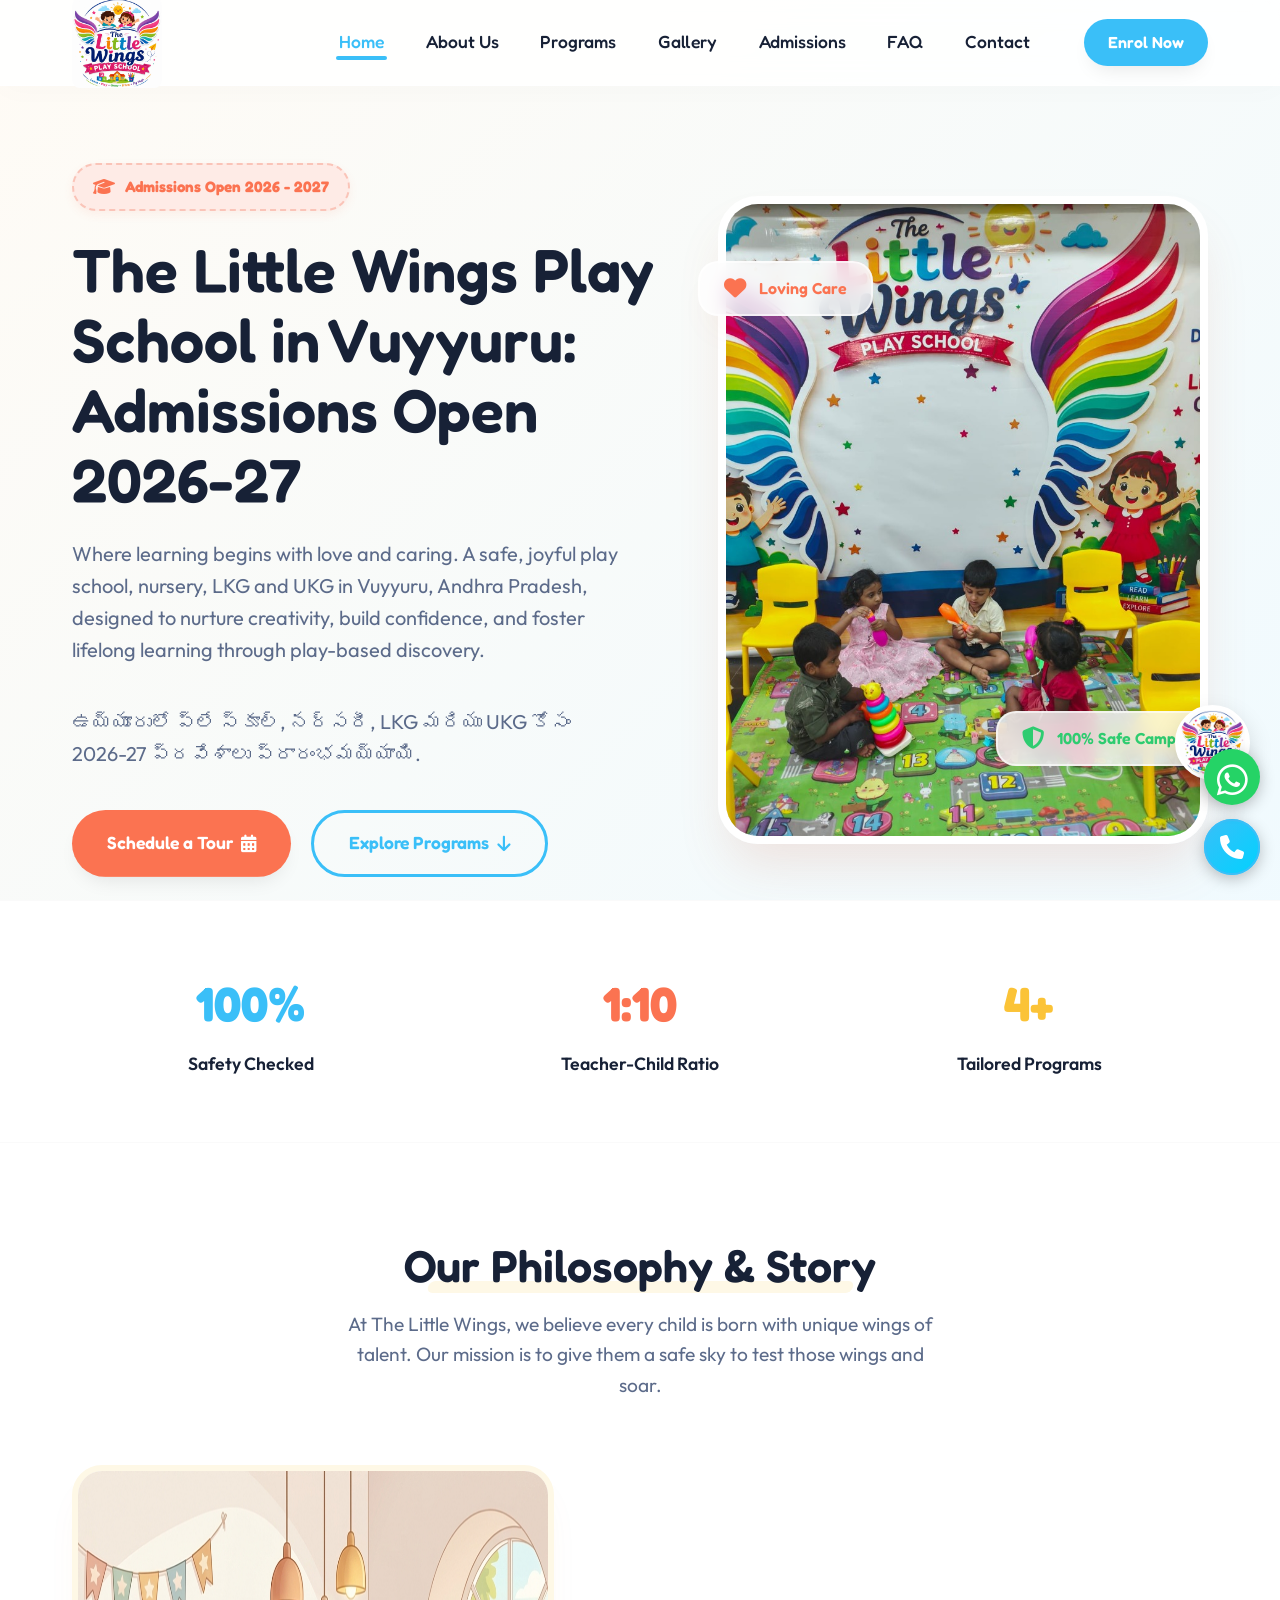
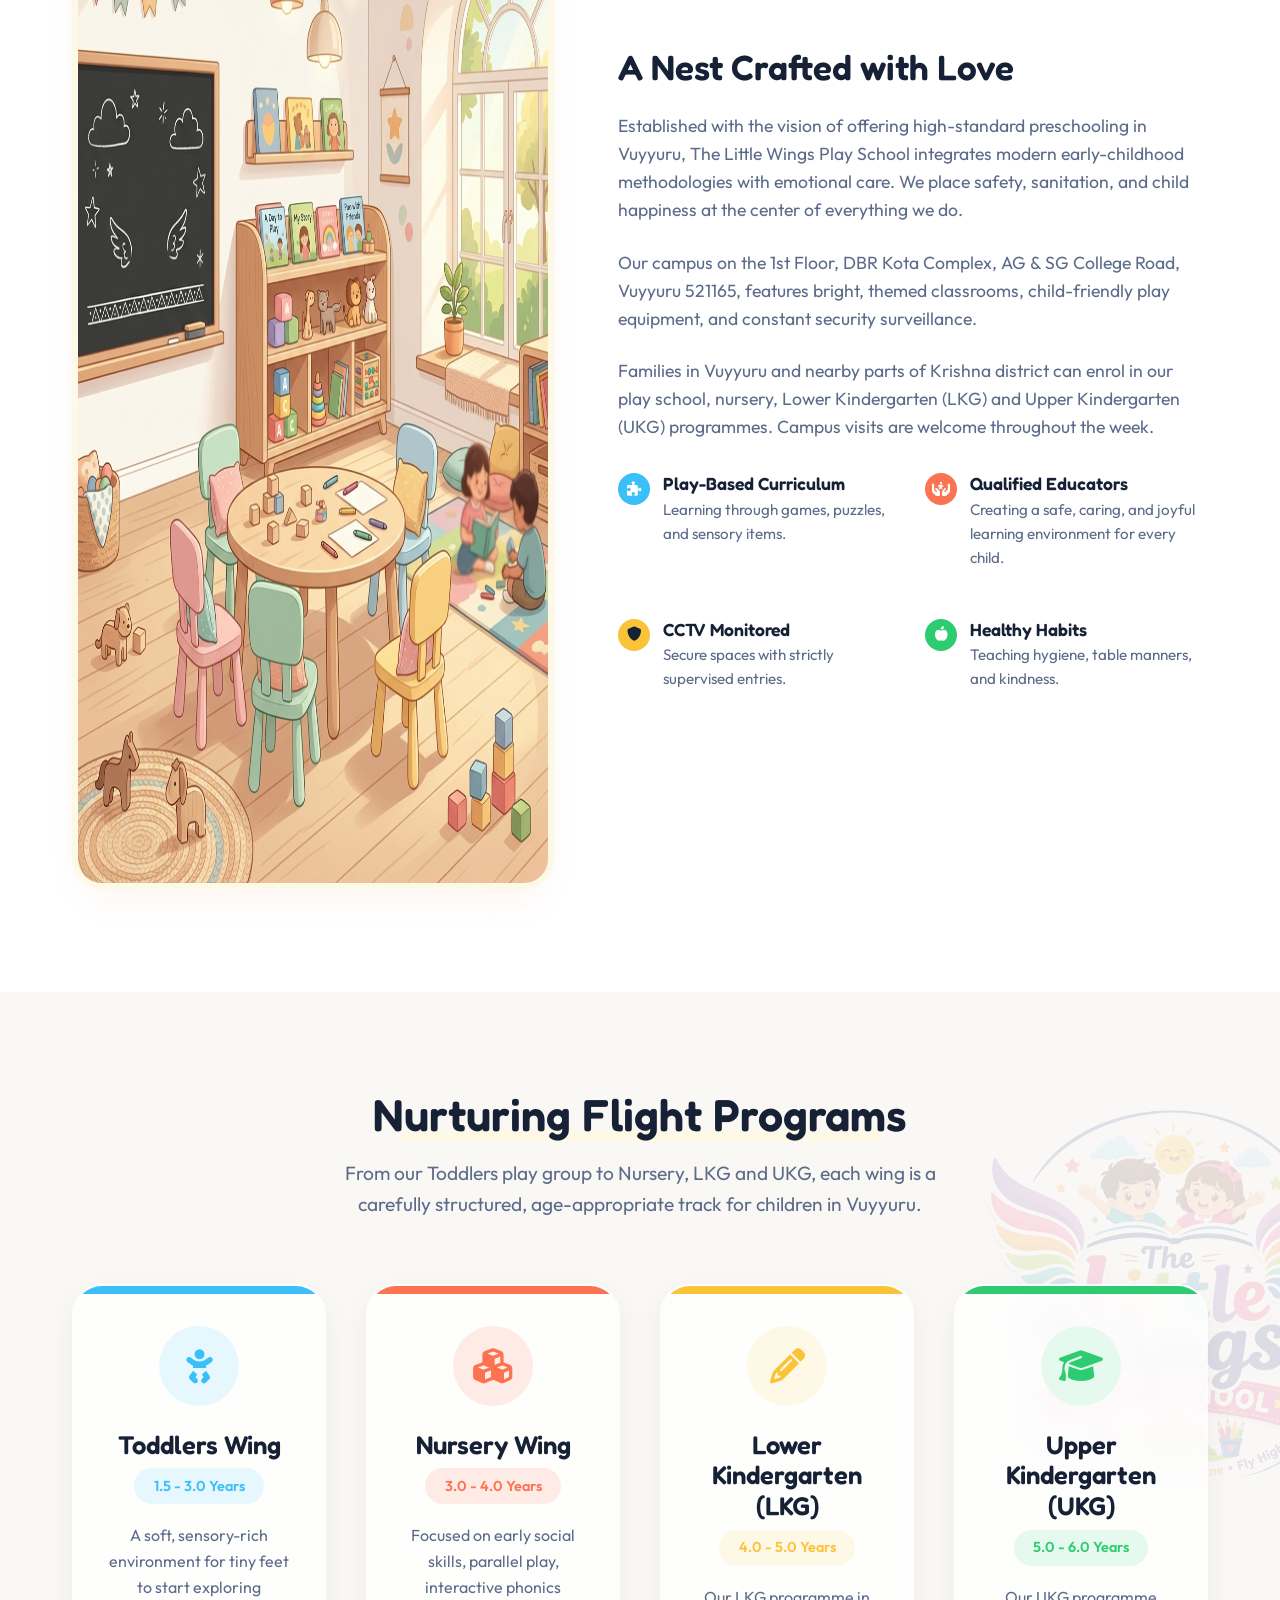
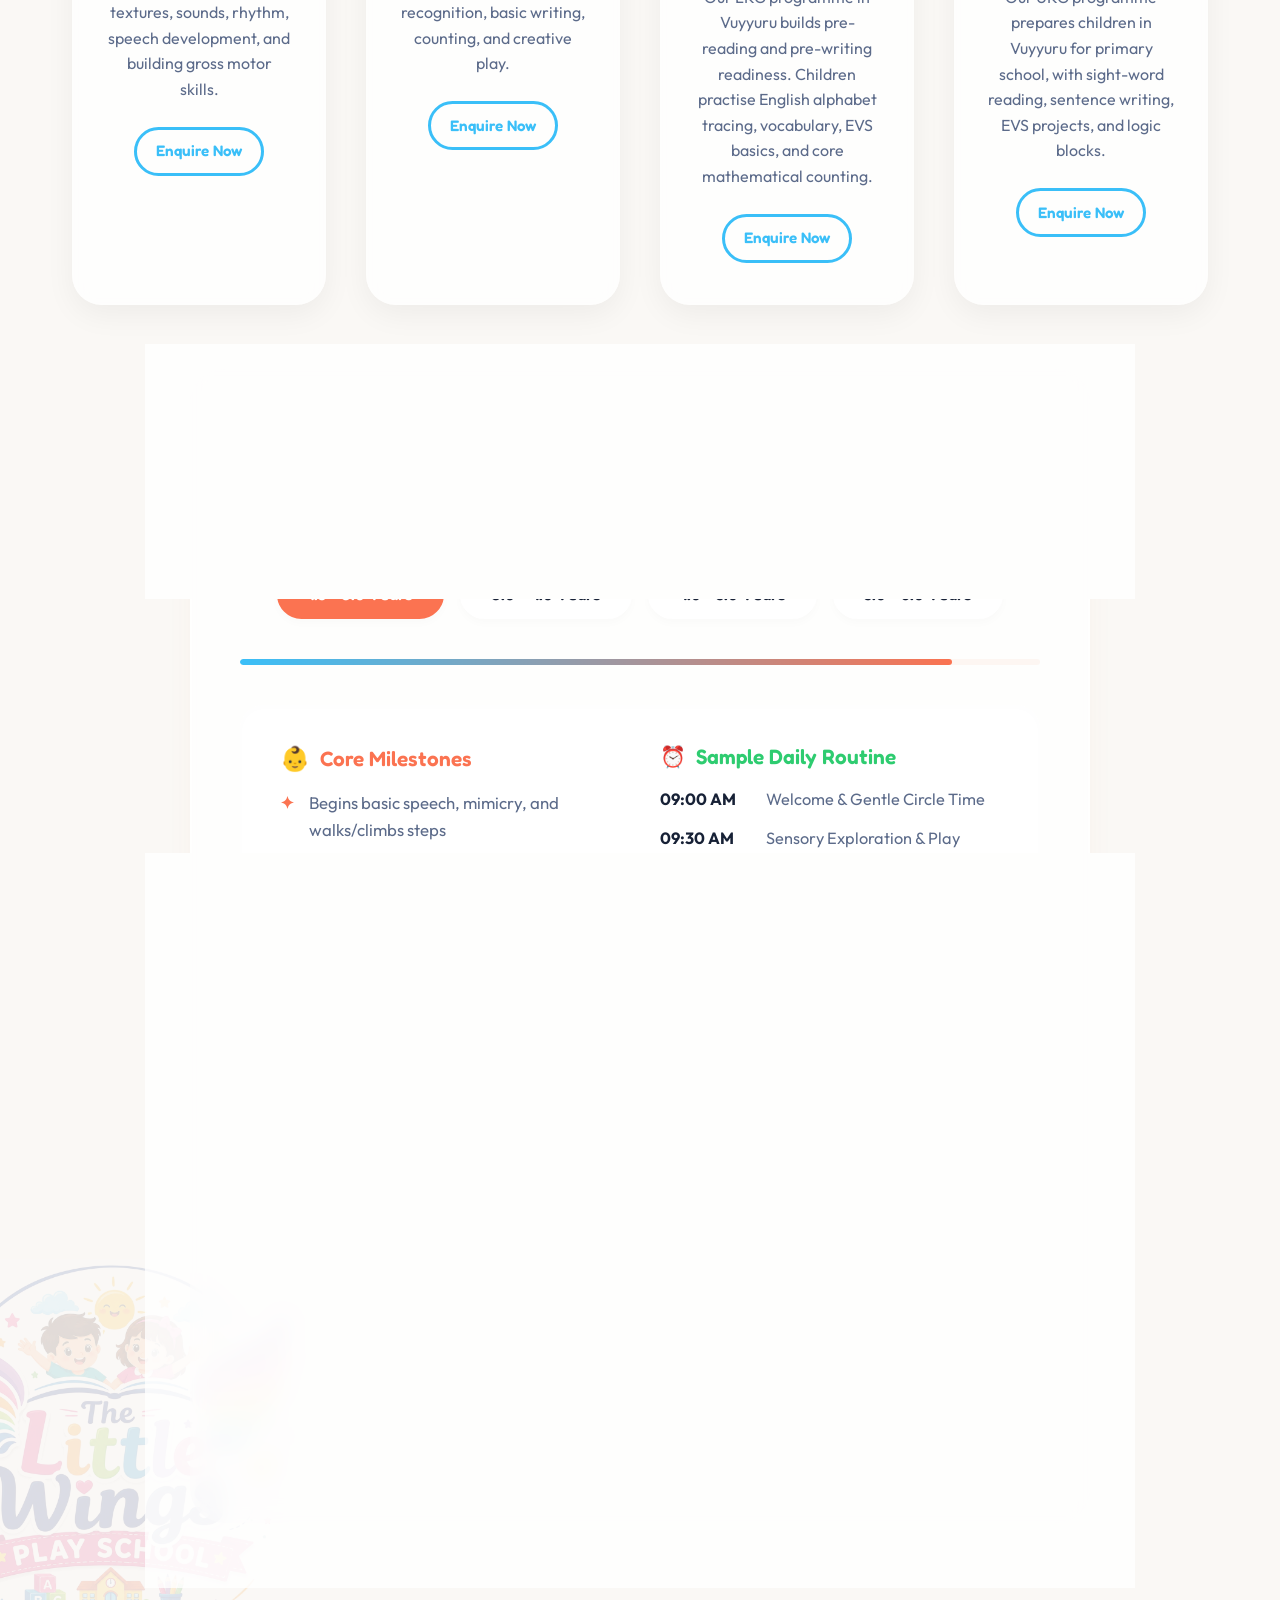
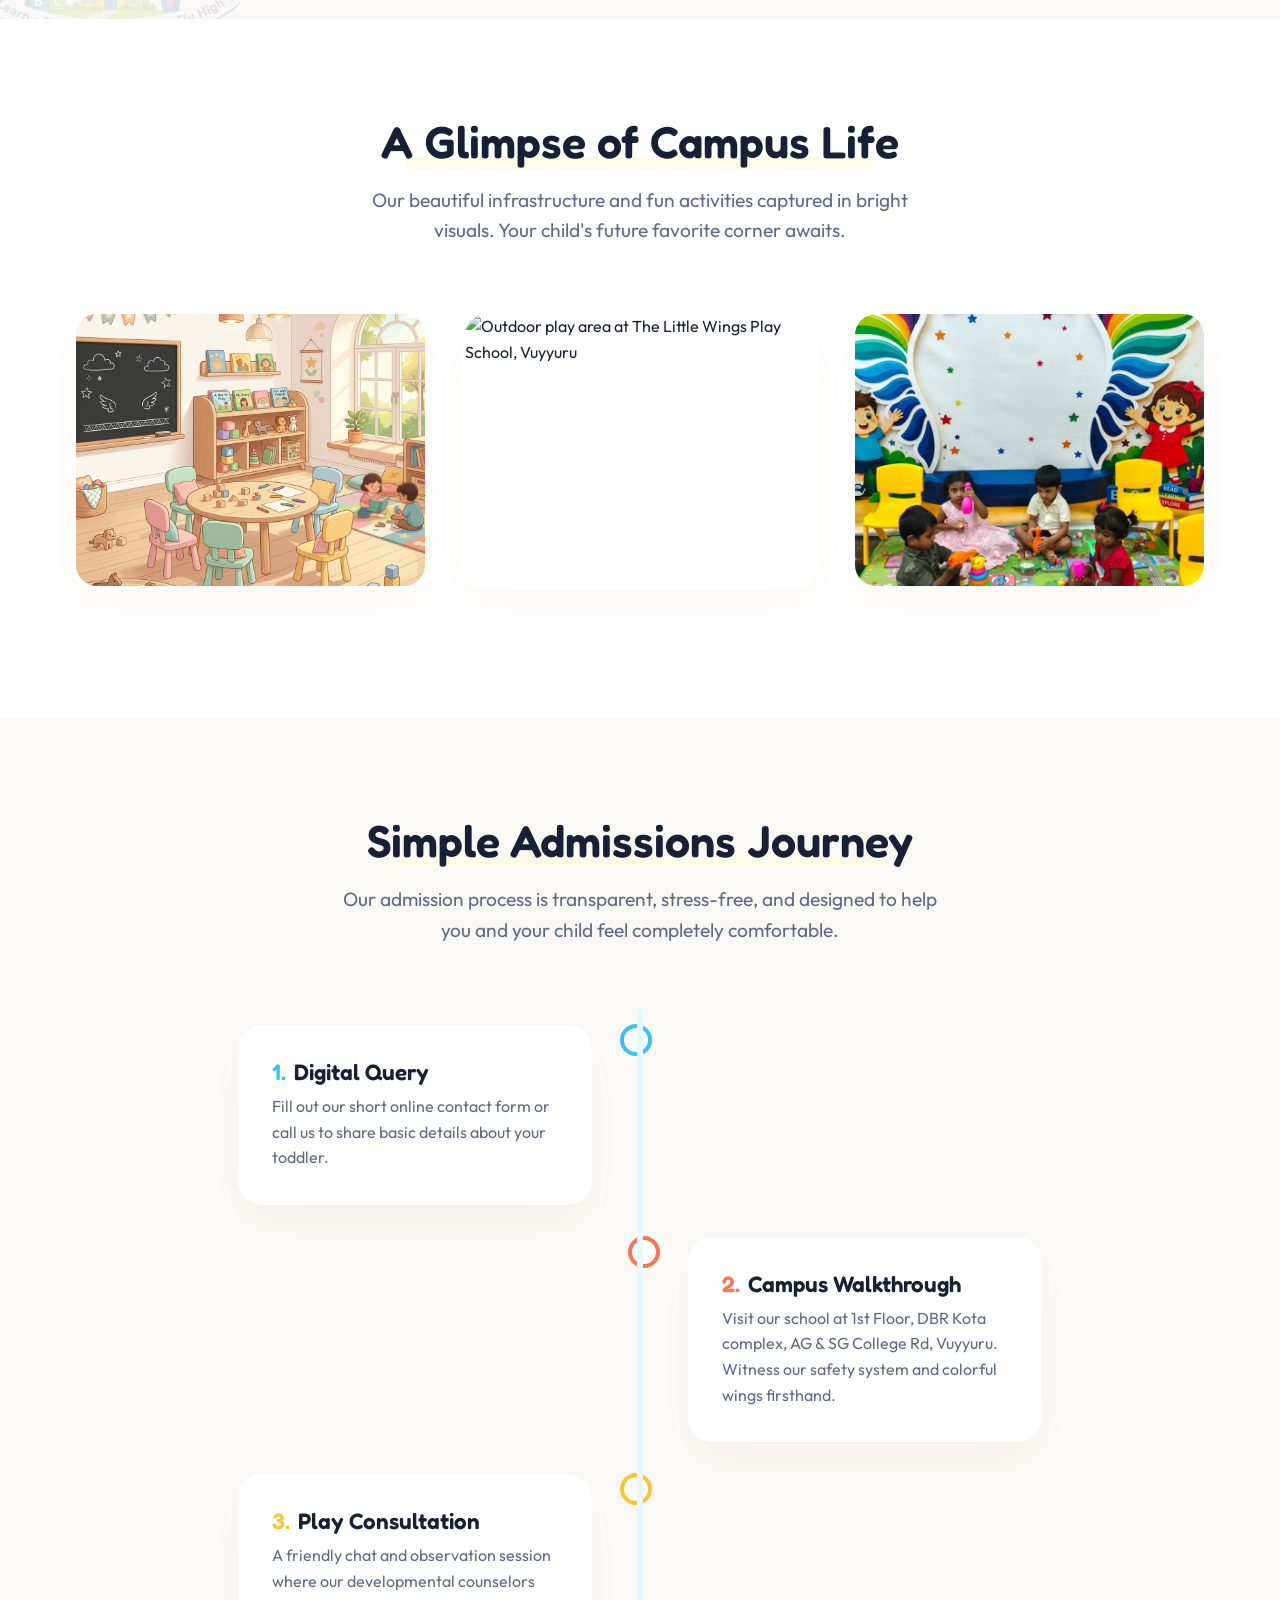
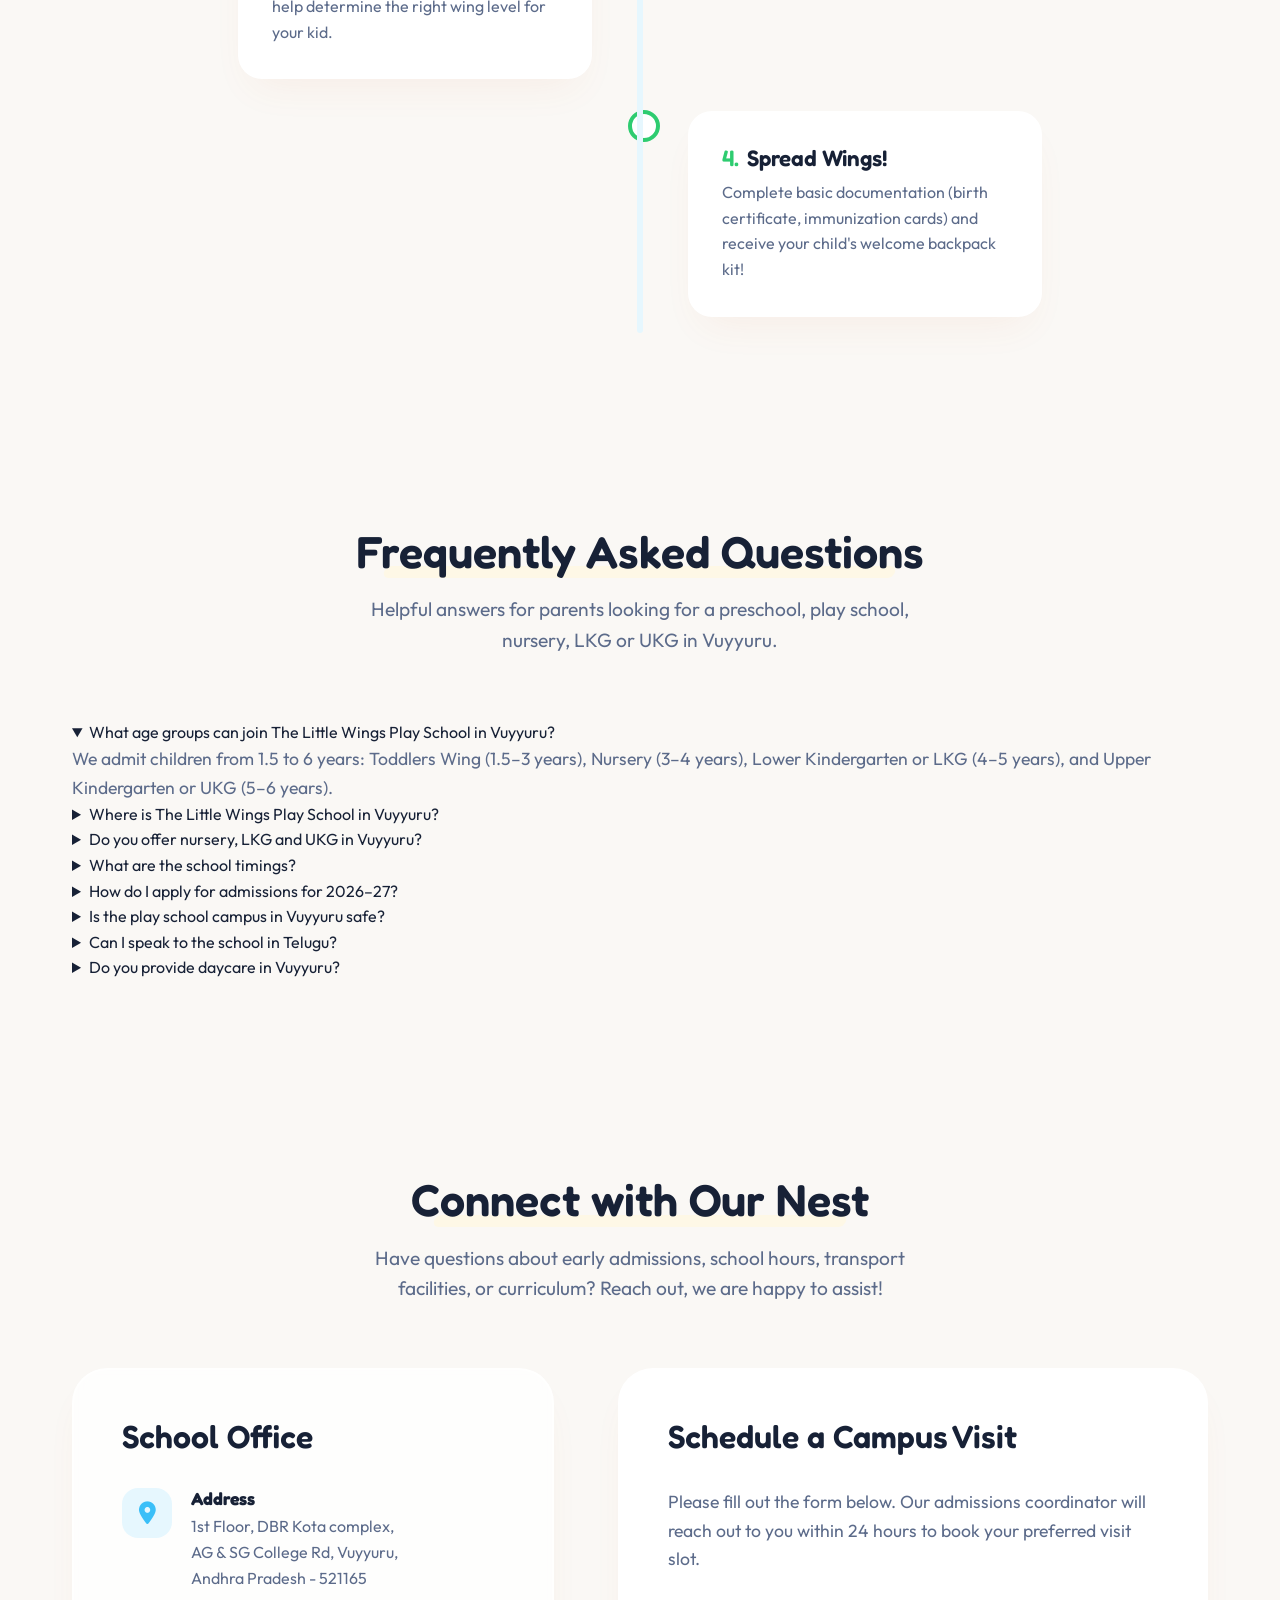
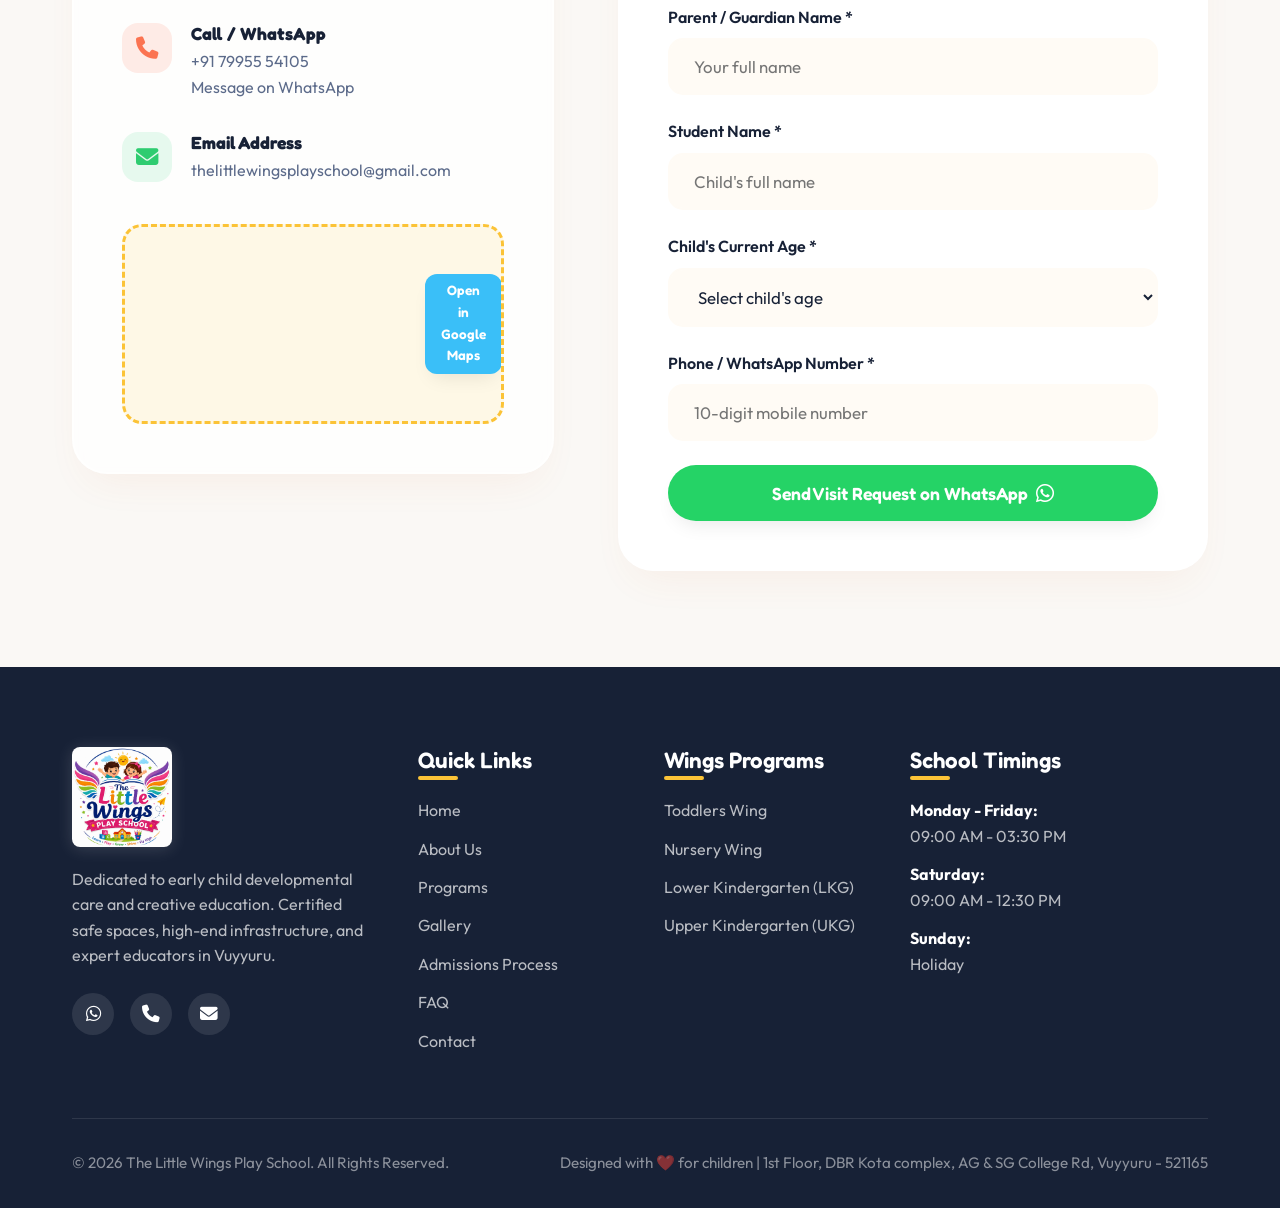
==== commit 87720b6c: "Add files via upload" ====
--- a/index.html
+++ b/index.html
@@ -1,6 +1,7 @@
 <!DOCTYPE html>
 <html lang="en-IN">
 <head>
+<meta name="google-site-verification" content="TEEofEEmF-O2eumJQ58sRjGEAS8SOP3DEB3vNyGOT1U" />
 <meta name="google-site-verification" content="9iiQLpE7PowRRWiHZTcZXdVUwsBCSf07ebogL_UORuQ" />
   <meta charset="UTF-8">
   <meta name="viewport" content="width=device-width, initial-scale=1.0">
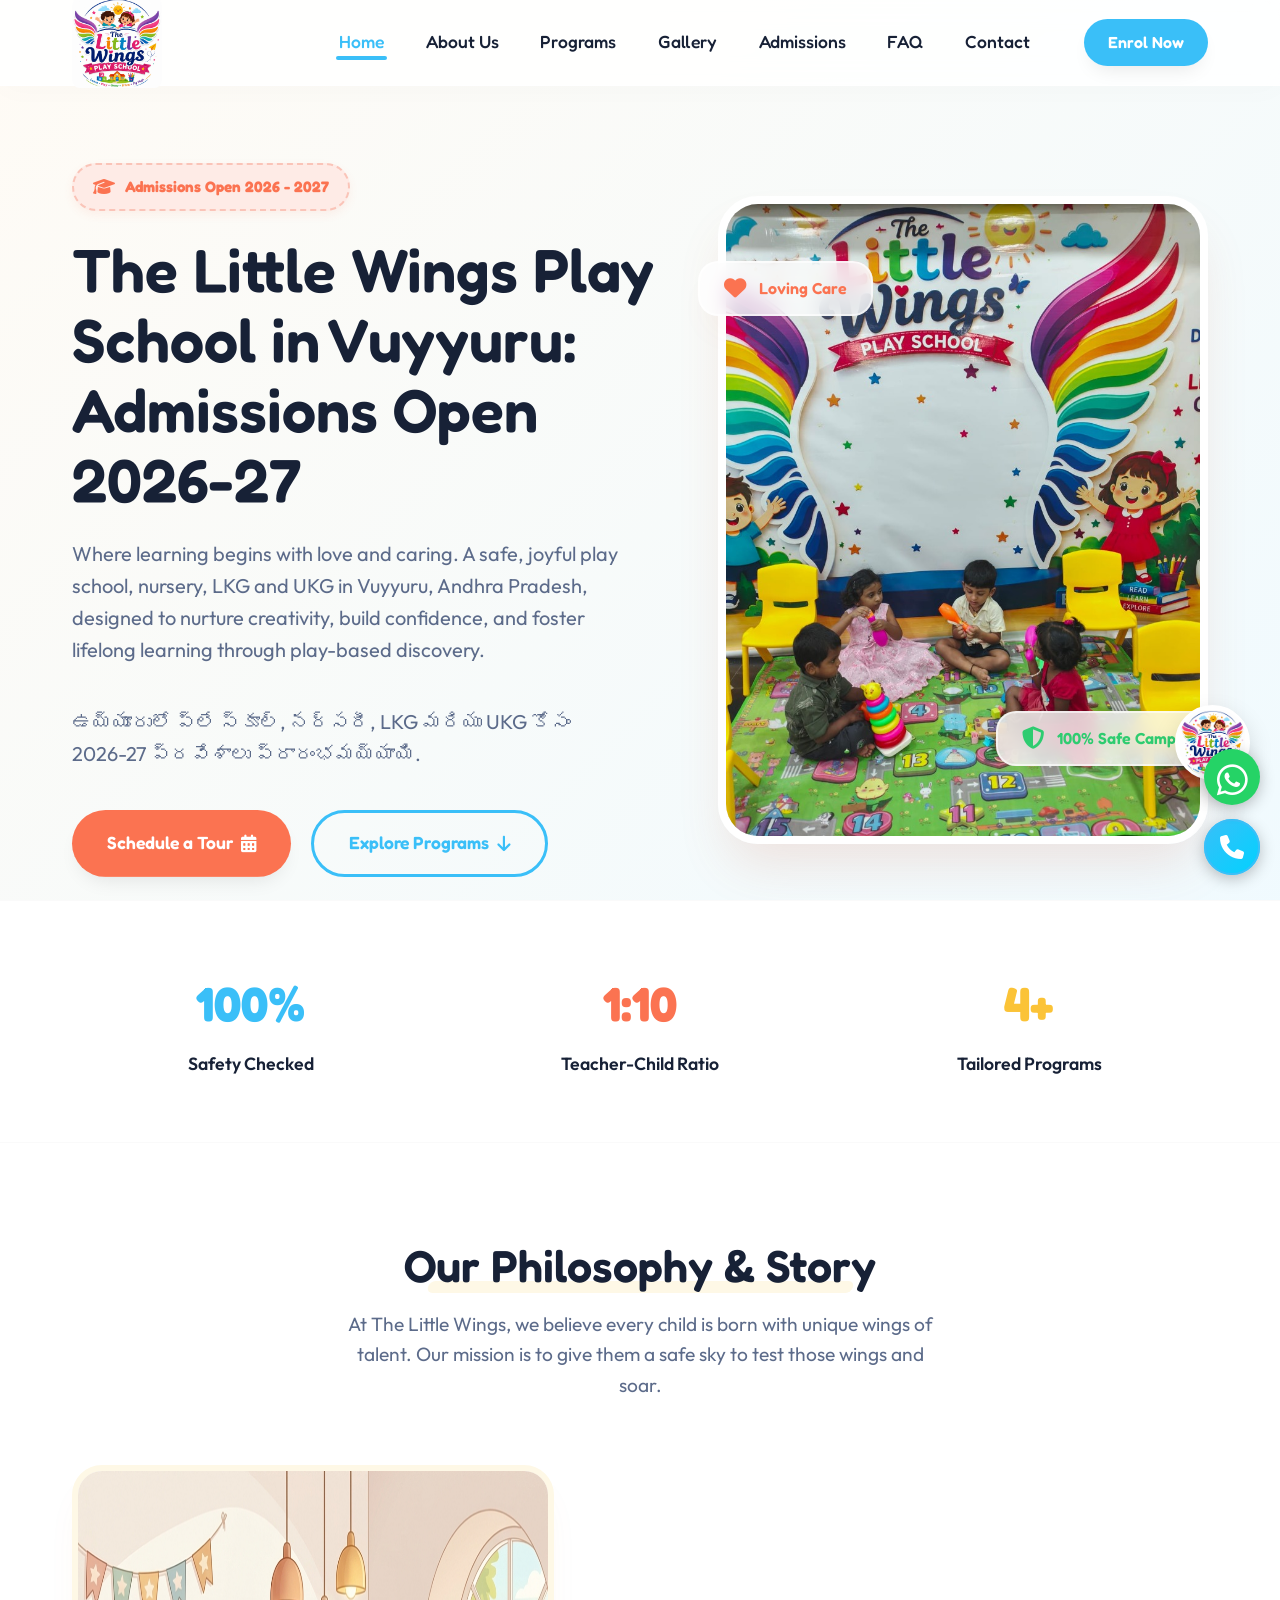
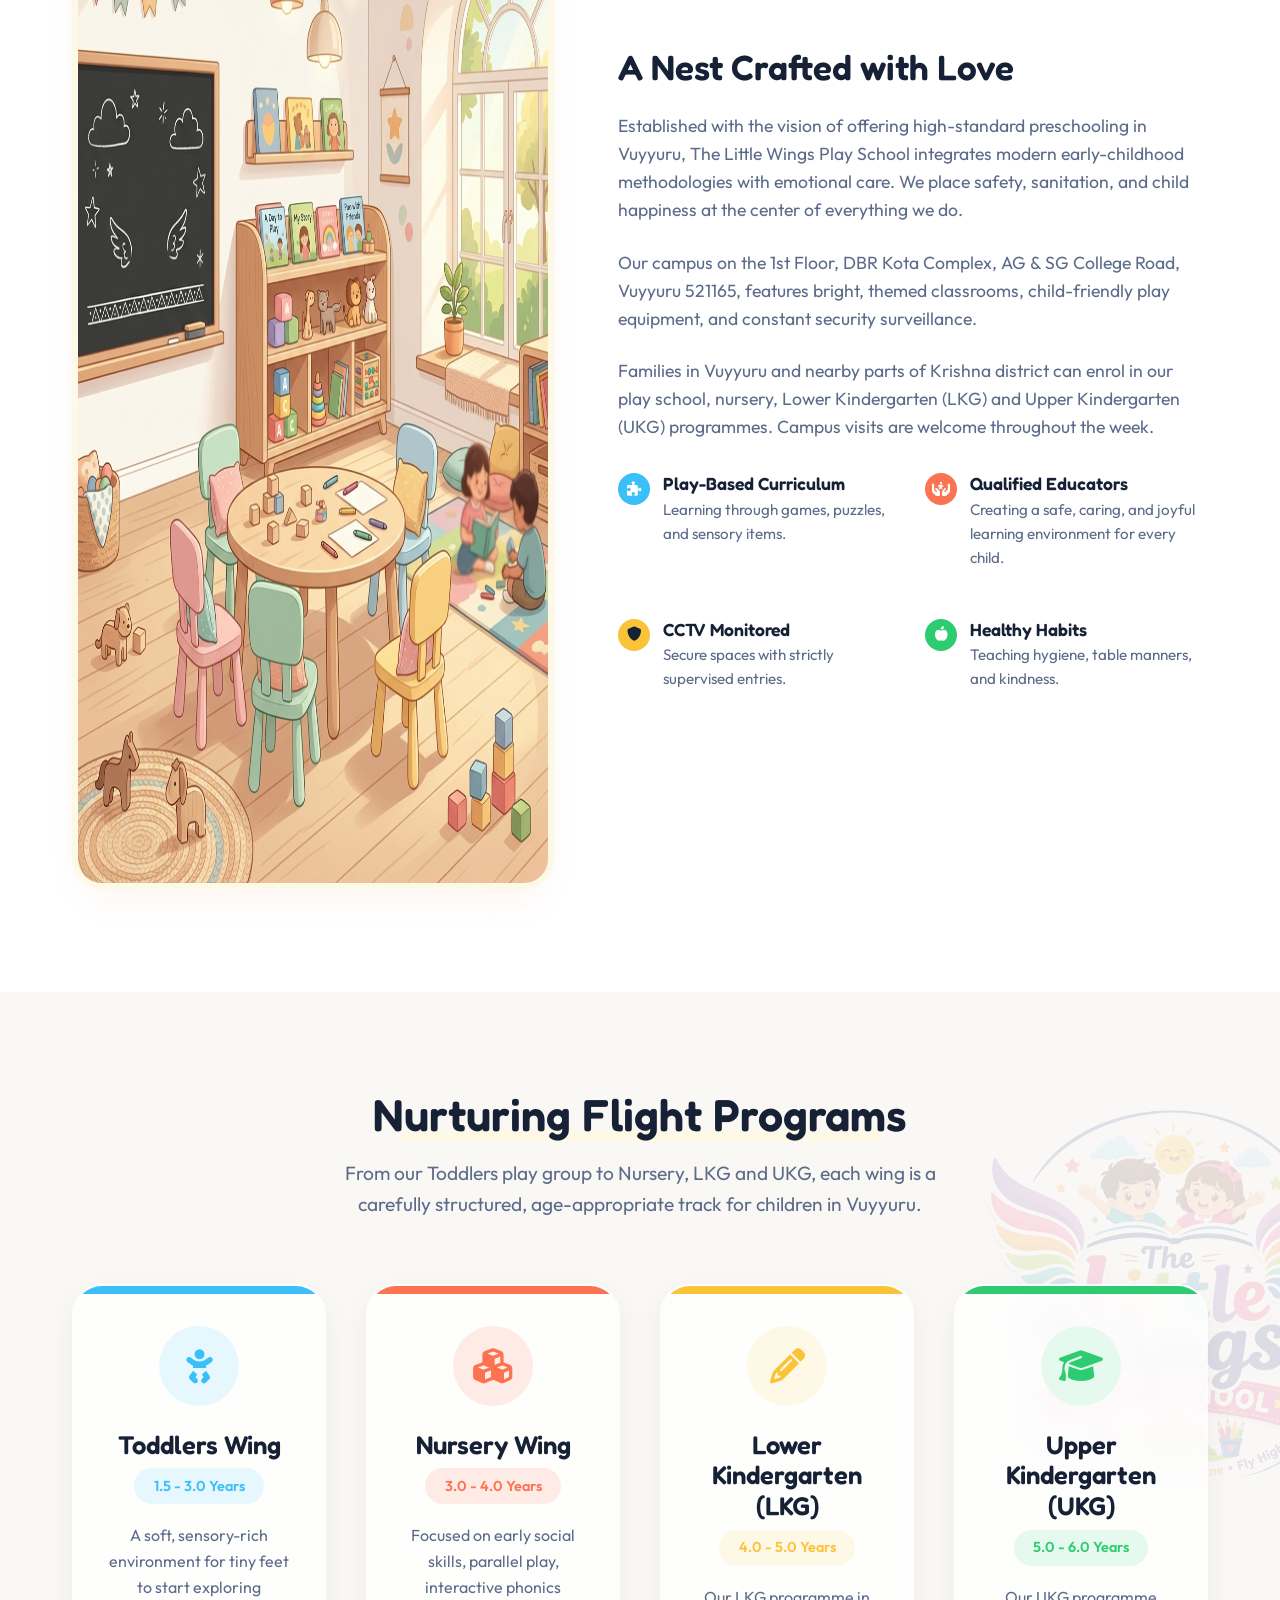
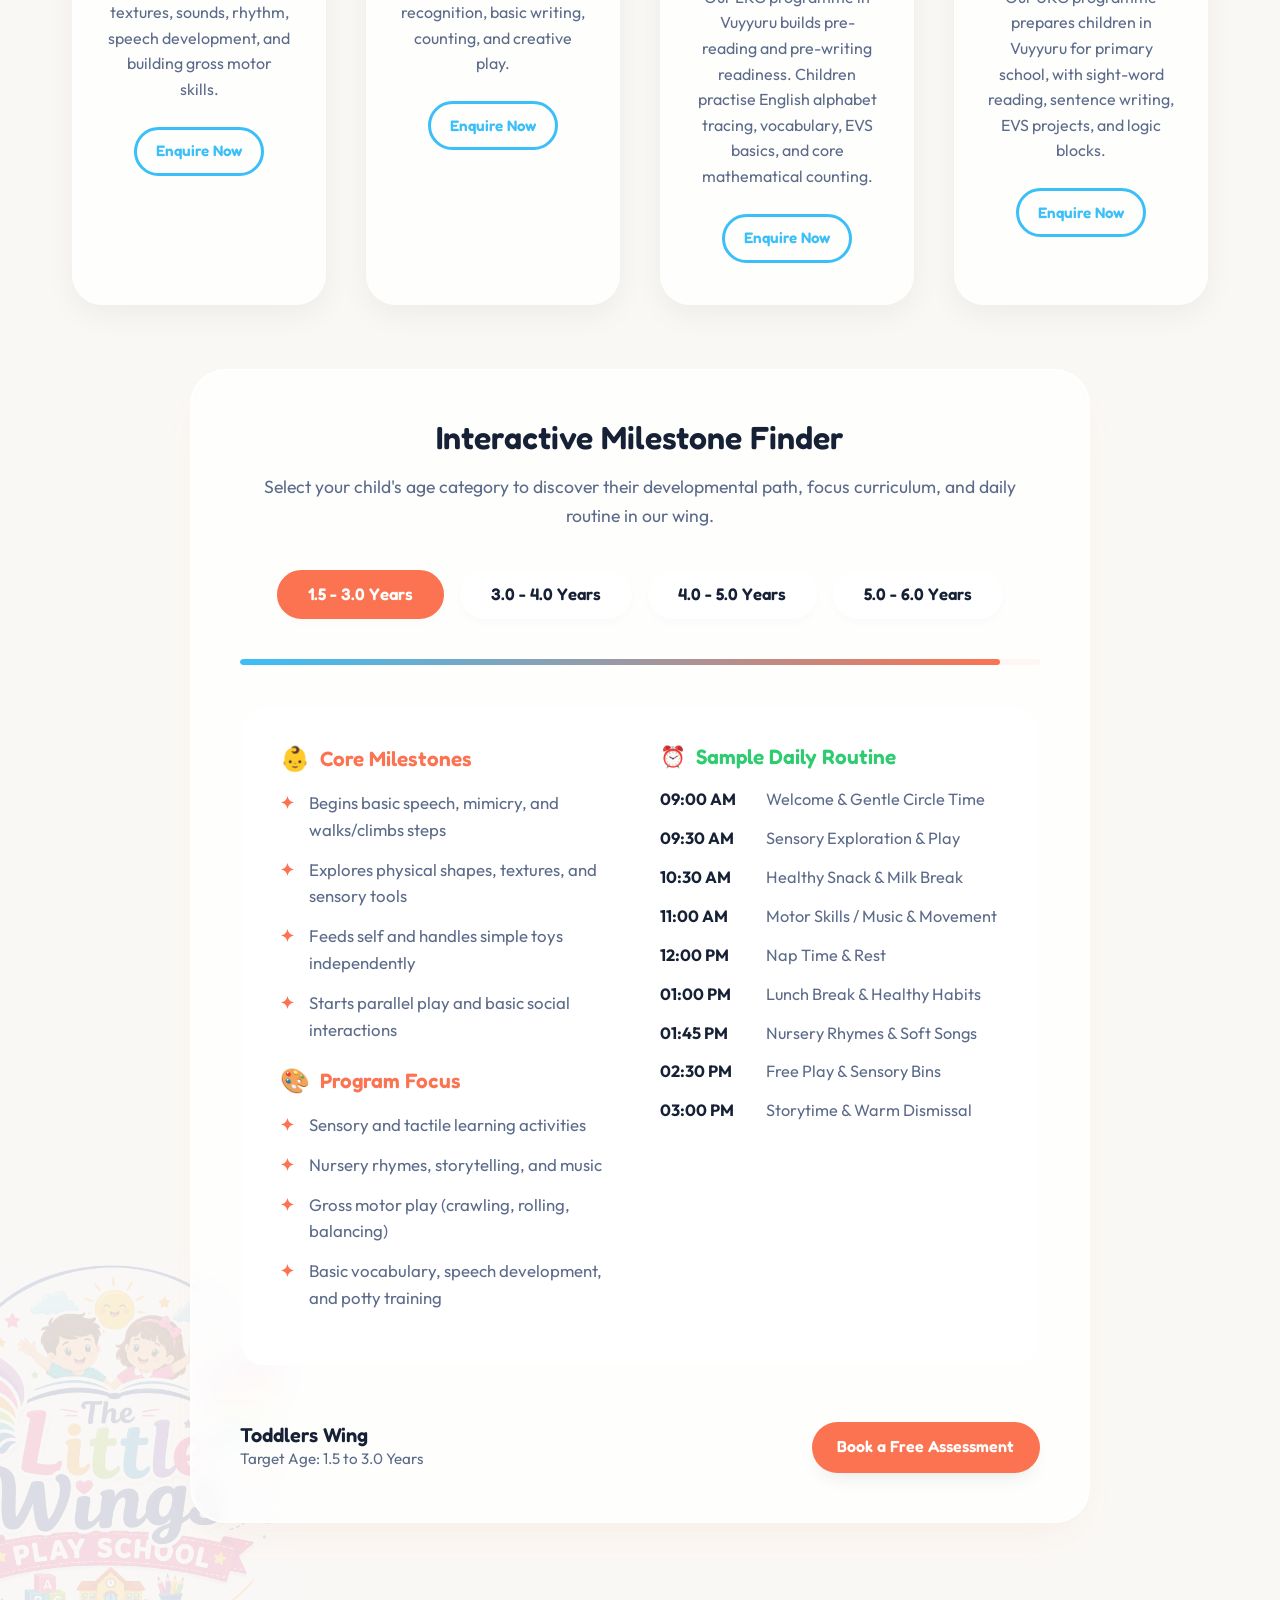
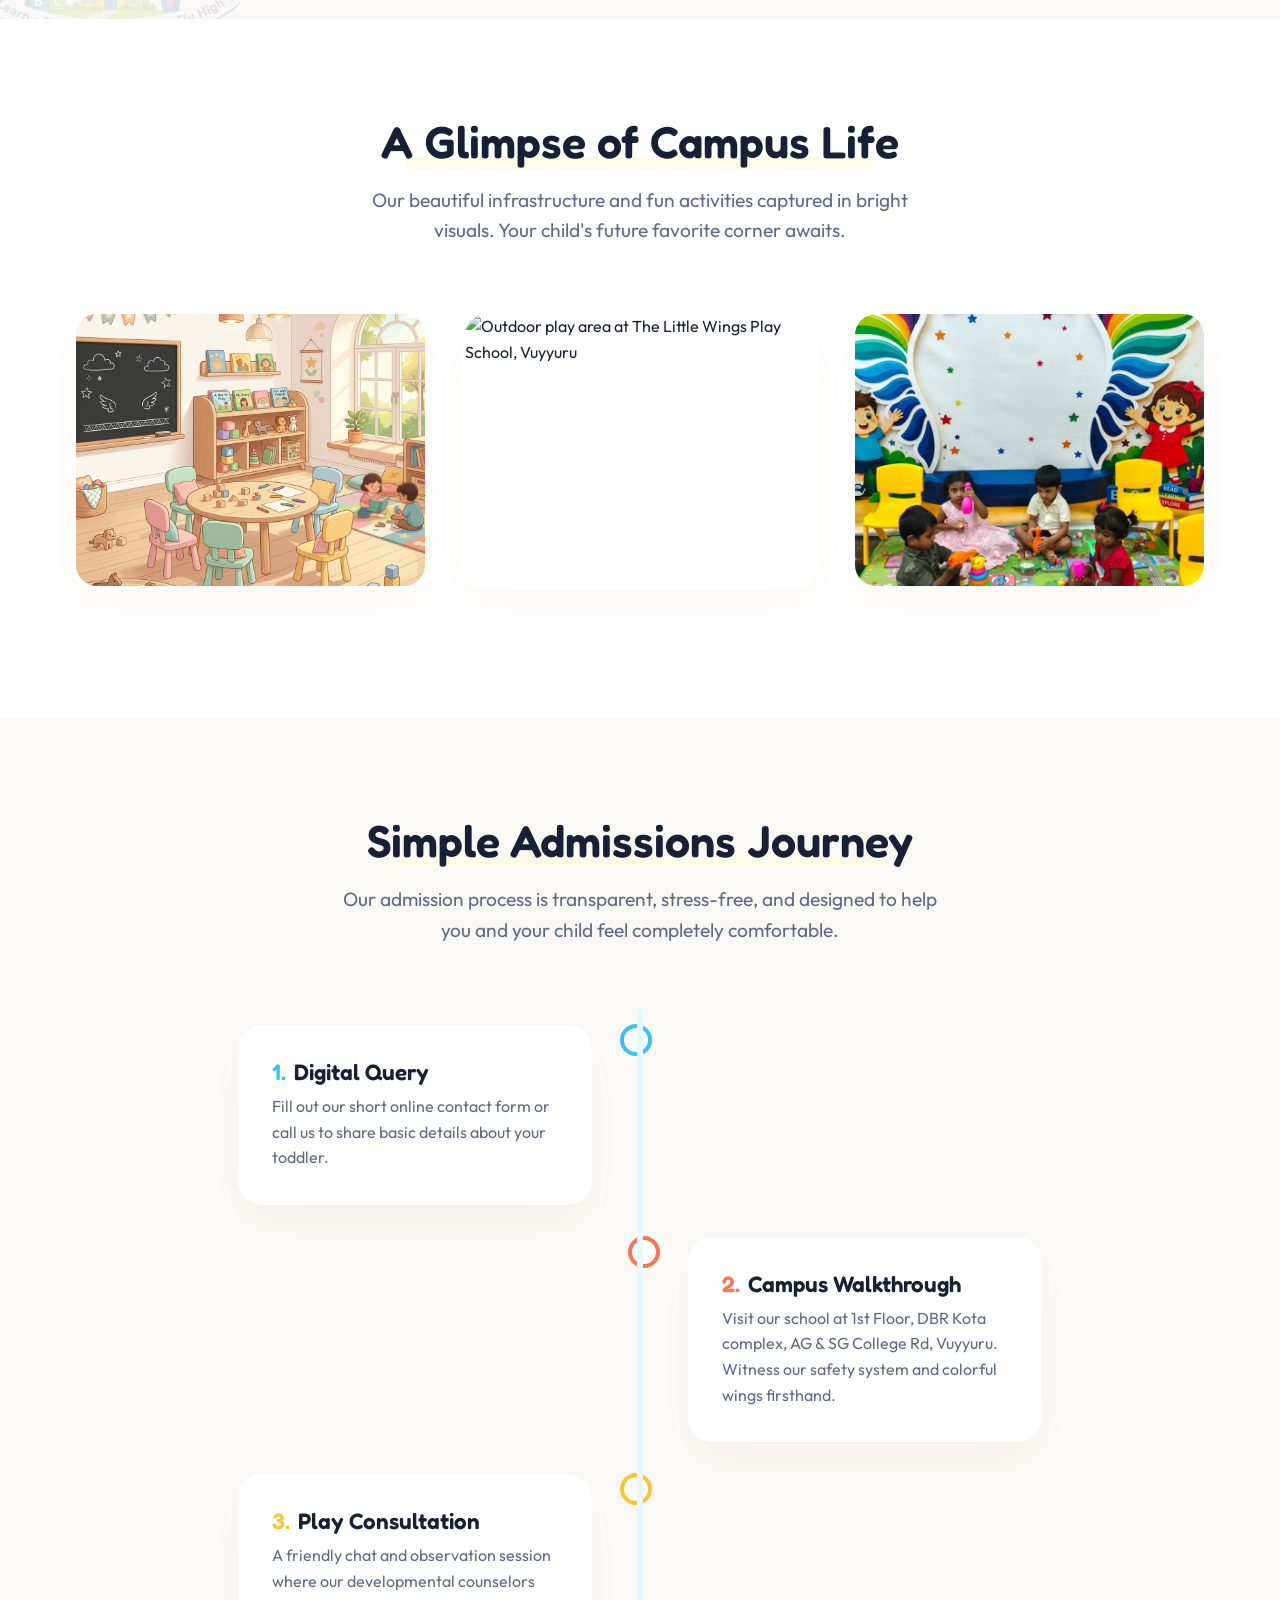
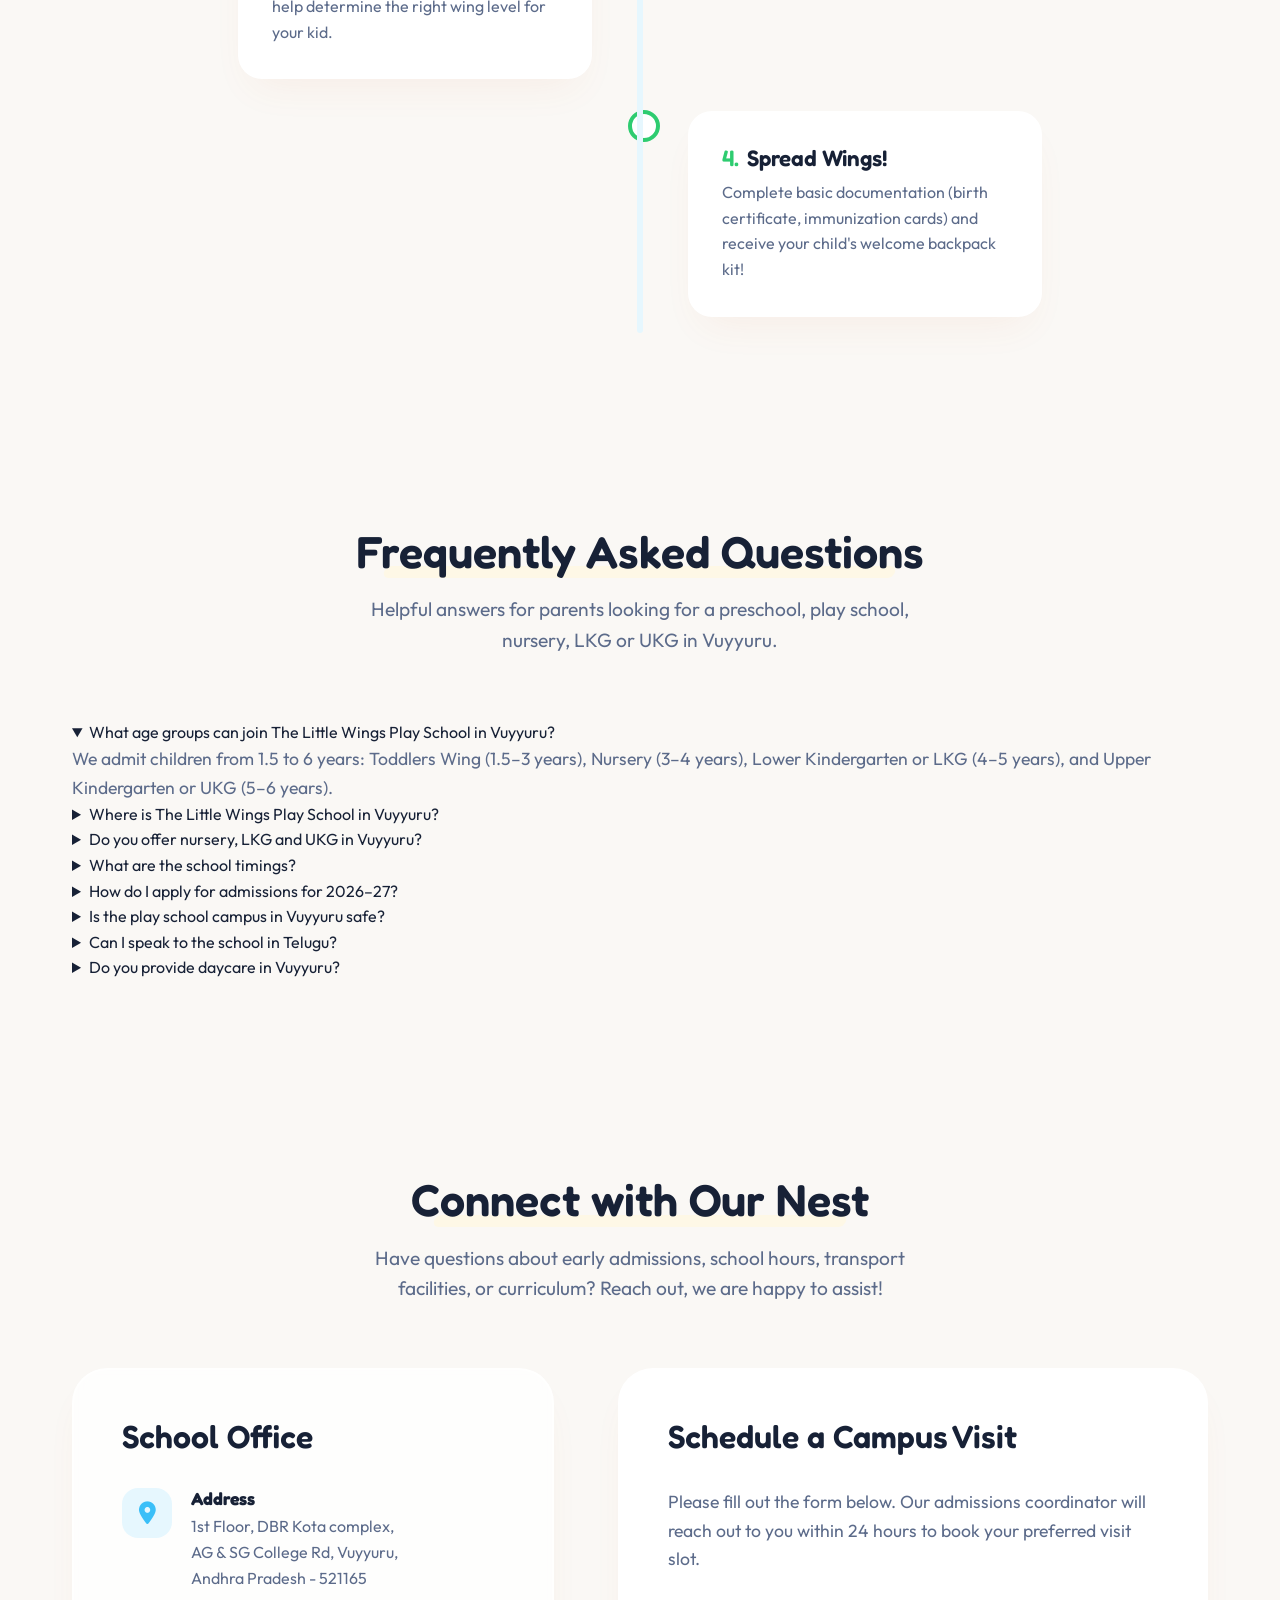
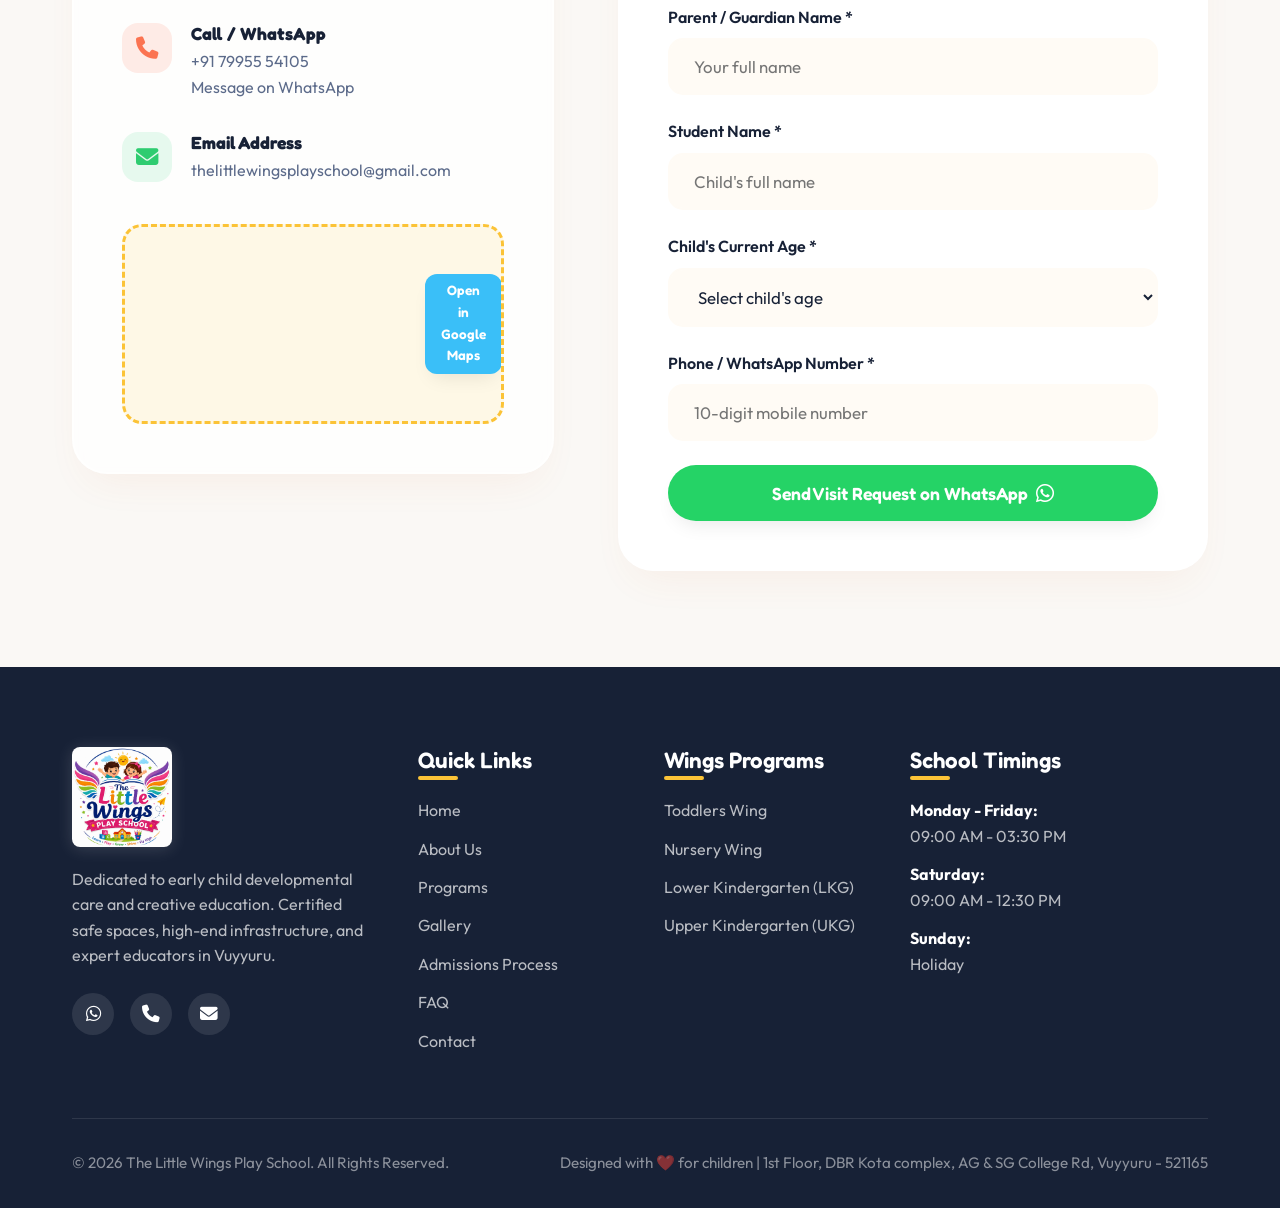
==== commit cda4c1da: "Change favicon and apple-touch-icon to new logo Updated favicon and apple-touch-icon to use new logo" ====
--- a/index.html
+++ b/index.html
@@ -14,8 +14,8 @@
   <meta name="author" content="The Little Wings Play School">
   <meta name="robots" content="index, follow">
   <link rel="canonical" href="https://thelittlewingsplayschool.github.io/TheLittleWingsPlaySchool/">
-  <link rel="icon" type="image/jpeg" href="assets/logo-icon.jpeg">
-  <link rel="apple-touch-icon" href="assets/logo-icon.jpeg">
+  <link rel="icon" type="image/jpeg" href="assets/logo.jpeg">
+  <link rel="apple-touch-icon" href="assets/logo.jpeg">
   <meta name="geo.region" content="IN-AP">
   <meta name="geo.placename" content="Vuyyuru">
   <meta name="geo.position" content="16.36194;80.84131">
